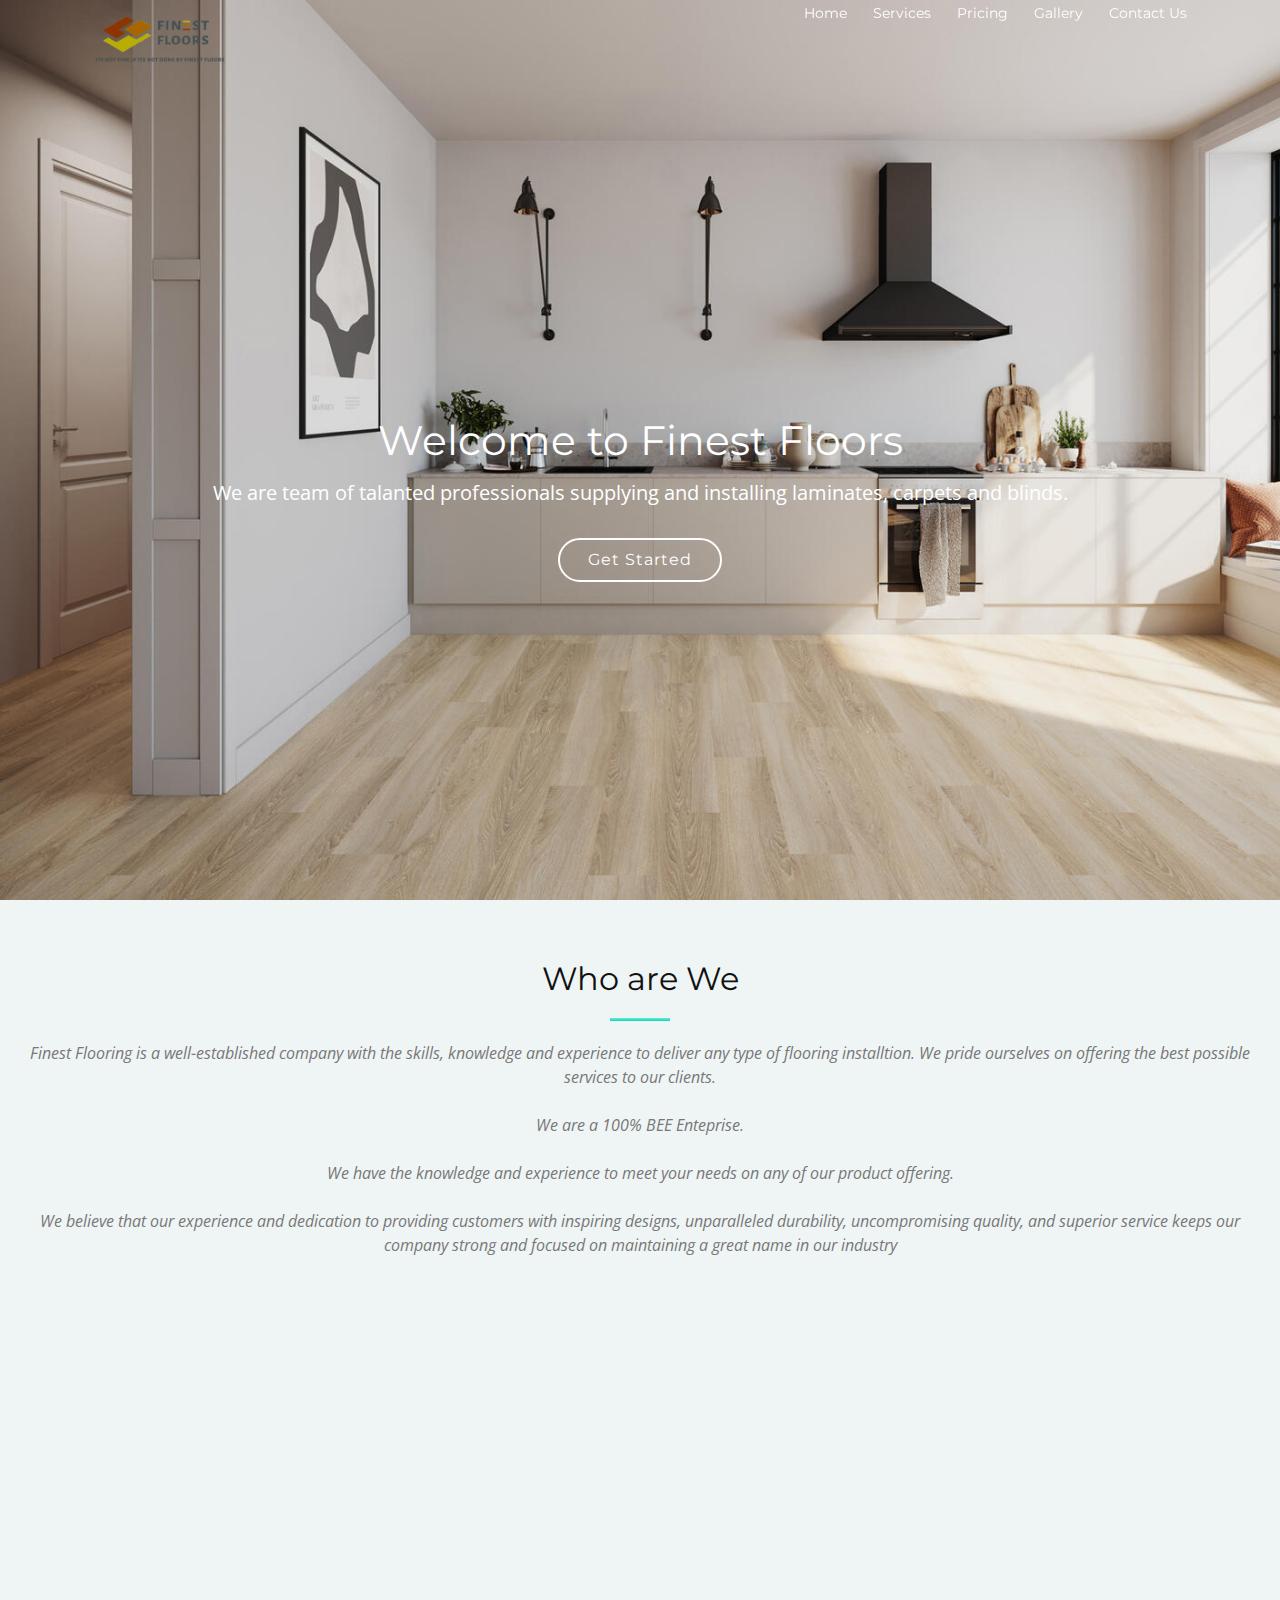
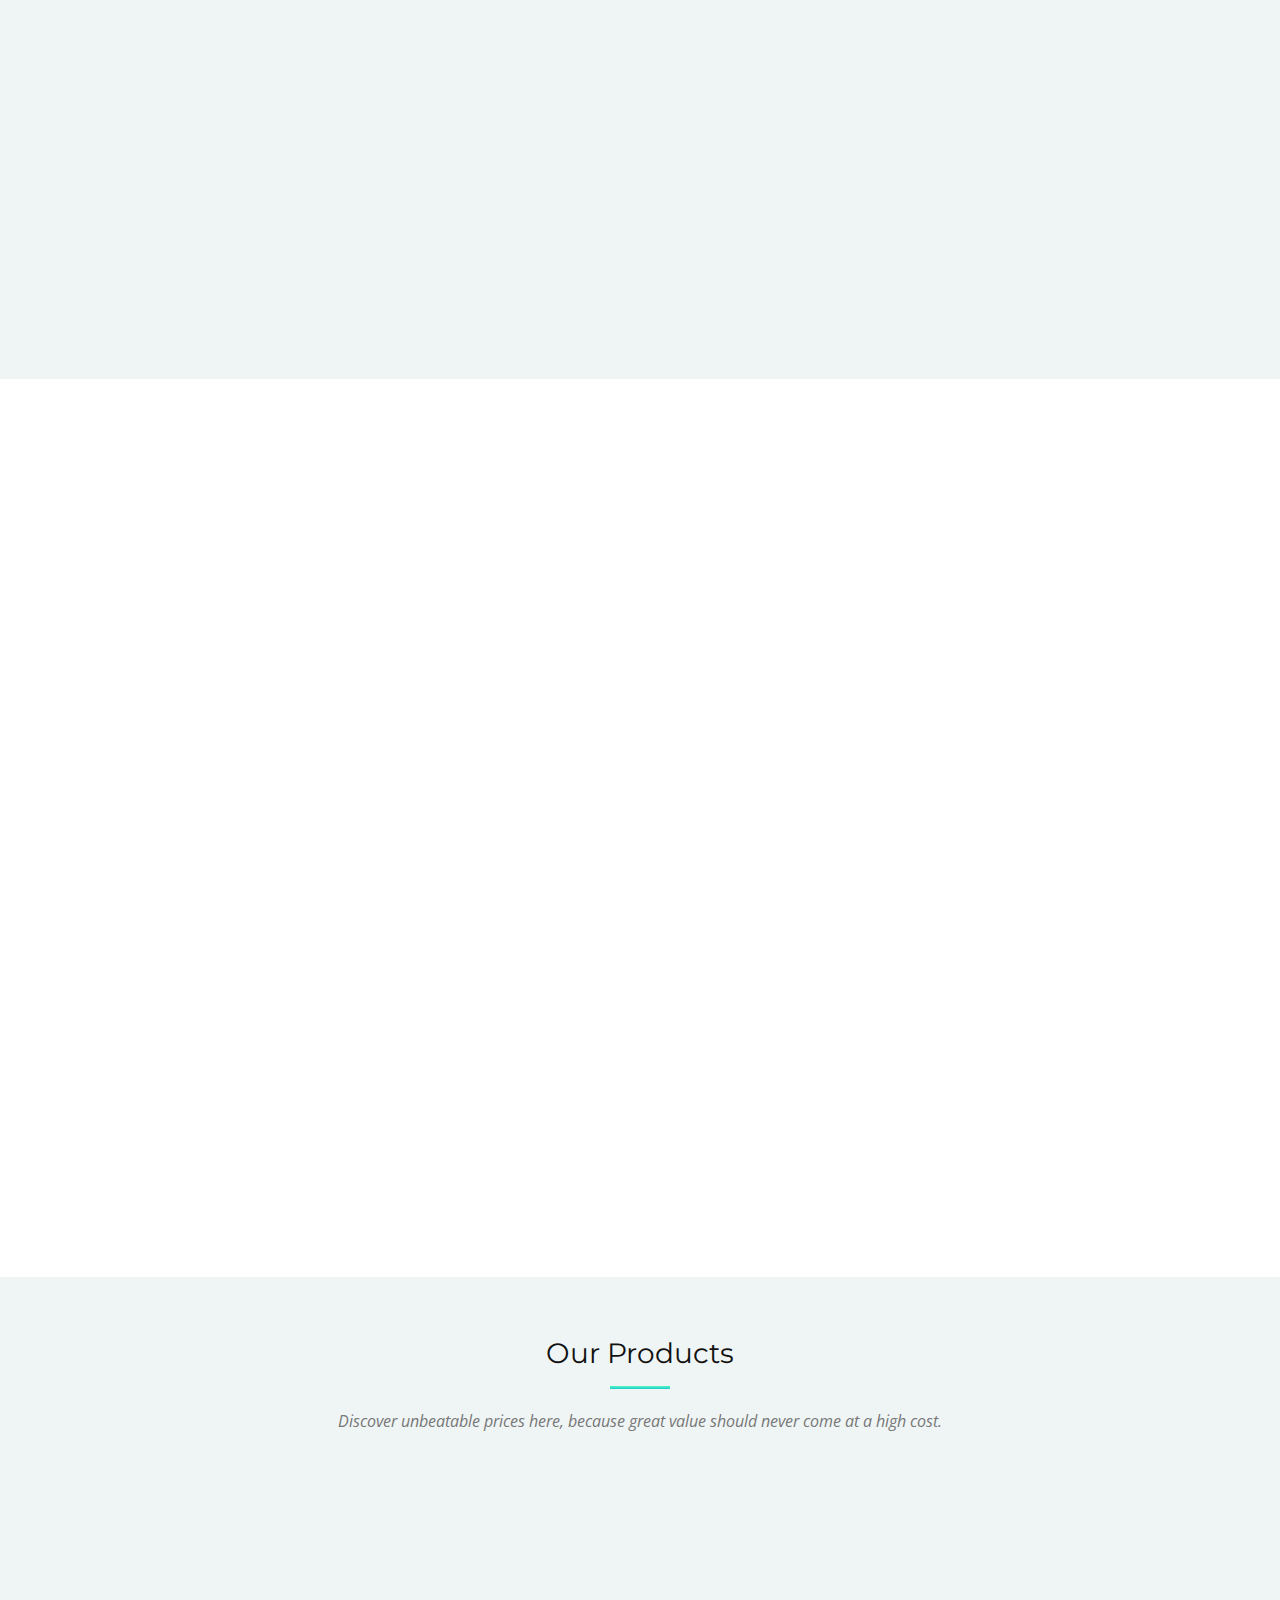
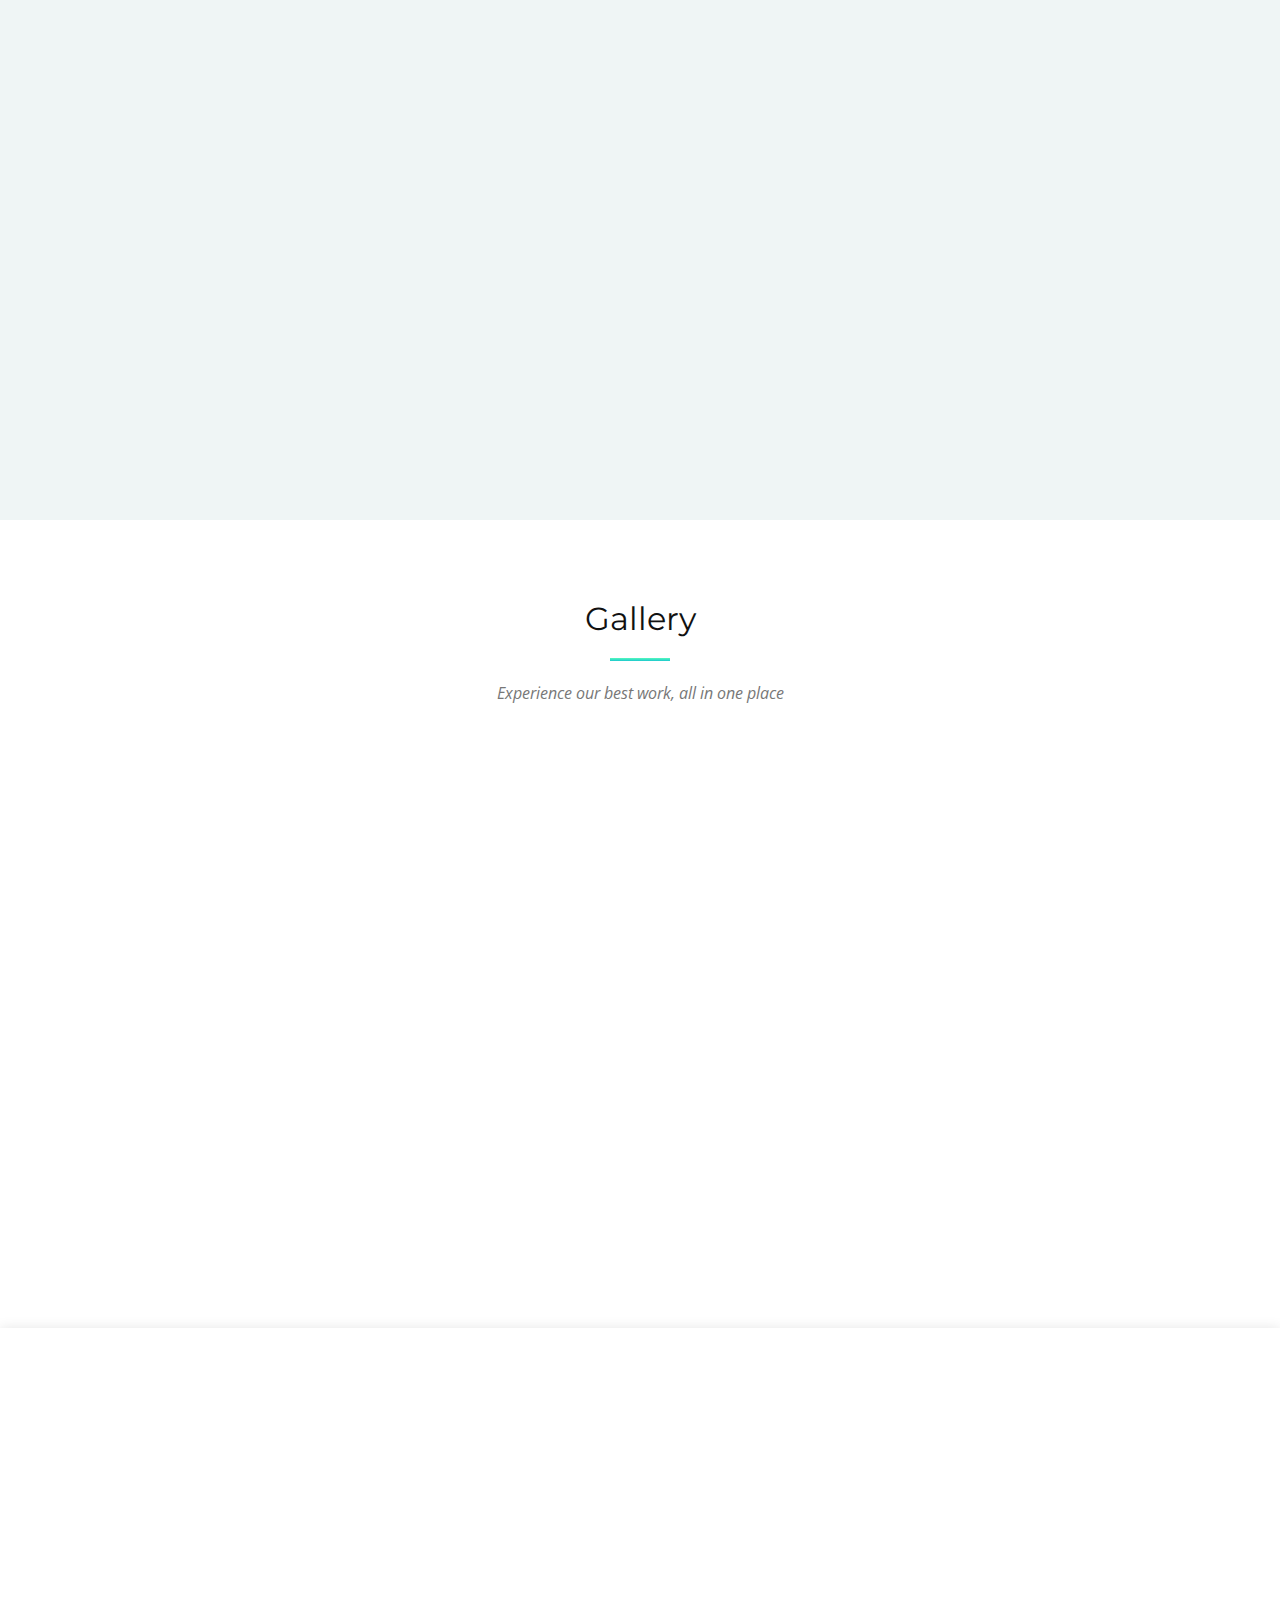
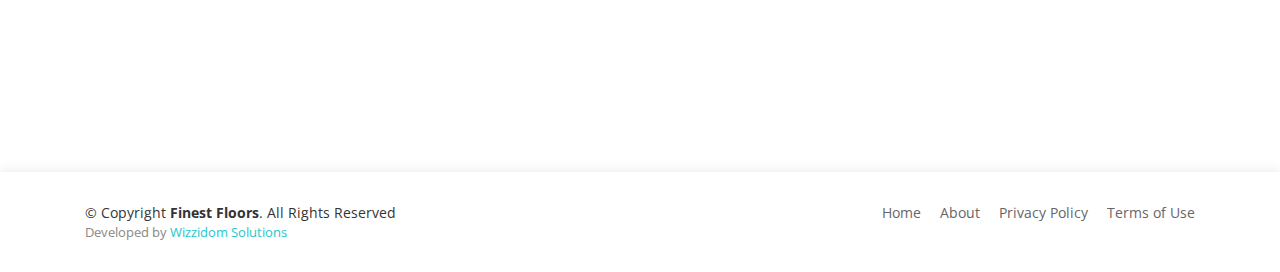
==== index.html @ 70c6d30c "Adding products" ====
<!DOCTYPE html>
<html lang="en">
<head>
  <meta charset="utf-8">
  <title>Finest Floors</title>
  <meta content="width=device-width, initial-scale=1.0" name="viewport">
  <meta content="" name="keywords">
  <meta content="" name="description">

  <!-- Favicons -->
  <link href="IMG-20240625-WA0001.jpg" rel="icon">
  <link href="IMG-20240625-WA0001.jpg" rel="apple-touch-icon">

  <!-- Google Fonts -->
  <link href="https://fonts.googleapis.com/css?family=Montserrat:300,400,500,700|Open+Sans:300,300i,400,400i,700,700i" rel="stylesheet">

  <!-- Bootstrap CSS File -->
  <link href="lib/bootstrap/css/bootstrap.min.css" rel="stylesheet">

  <!-- Libraries CSS Files -->
  <link href="lib/animate/animate.min.css" rel="stylesheet">
  <link href="lib/font-awesome/css/font-awesome.min.css" rel="stylesheet">
  <link href="lib/ionicons/css/ionicons.min.css" rel="stylesheet">
  <link href="lib/magnific-popup/magnific-popup.css" rel="stylesheet">

  <!-- Main Stylesheet File -->
  <link href="css/style.css" rel="stylesheet">


</head>

<body>

  <!--==========================
    Header
  ============================-->
  <header id="header">
    <div class="container">

      <div id="logo" class="pull-left">
        <!-- <h1><a href="#intro" class="scrollto">Wizzidom</a></h1> -->
        <!-- Uncomment below if you prefer to use an image logo -->
        <a href="#"><img src="img10_1_-removebg(1).png" width="150px" height="80%"  alt="" title=""></a>
      </div>

      <nav id="nav-menu-container">
        <ul class="nav-menu">
          <li class="menu-active"><a href="#intro">Home</a></li>
          <!-- <li><a href="#about">About Us</a></li> -->
          <li><a href="#features">Services</a></li>
          <li><a href="#pricing">Pricing</a></li>
          <!-- <li><a href="#team">Team</a></li> -->
          <li><a href="#gallery">Gallery</a></li>
          <!-- <li class="menu-has-children"><a href="">Drop Down</a>
            <ul>
              <li><a href="#">Drop Down 1</a></li>
              <li class="menu-has-children"><a href="#">Drop Down 2</a>
                <ul>
                  <li><a href="#">Deep Drop Down 1</a></li>
                  <li><a href="#">Deep Drop Down 2</a></li>
                  <li><a href="#">Deep Drop Down 3</a></li>
                  <li><a href="#">Deep Drop Down 4</a></li>
                  <li><a href="#">Deep Drop Down 5</a></li>
                </ul>
              </li>
              <li><a href="#">Drop Down 3</a></li>
              <li><a href="#">Drop Down 4</a></li>
              <li><a href="#">Drop Down 5</a></li>
            </ul>
          </li> -->
          <li><a href="#contact">Contact Us</a></li>
        </ul>
      </nav><!-- #nav-menu-container -->
    </div>
  </header><!-- #header -->
<!--==========================
    Intro Section
  ============================-->
  <section id="intro" >

    <div class="intro-text" style="margin-top: 15%;">
      <h2>Welcome to Finest Floors</h2>
      <p>We are team of talanted professionals supplying and installing laminates, carpets and blinds.</p>
      <a href="#about" class="btn-get-started scrollto">Get Started</a>
    </div>

    <!-- <div class="product-screens">

      <div class="product-screen-1 wow fadeInUp" data-wow-delay="0.4s" data-wow-duration="0.6s">
        <img src="la.jpeg" alt="">
      </div>

      <div class="product-screen-2 wow fadeInUp" data-wow-delay="0.2s" data-wow-duration="0.6s">
        <img src="la.jpeg" alt="">
      </div>

      <div class="product-screen-3 wow fadeInUp" data-wow-duration="0.6s">
        <img src="img/product-screen-3.png" alt="">
      </div>

    </div> -->

  </section><!-- #intro -->

  <main id="main">

    <!--==========================
      About Us Section
    ============================-->
    <section id="about" class="section-bg">
      <div class="container-fluid">
        <div class="section-header">
          <h3 class="section-title">Who are We</h3>
          <span class="section-divider"></span>
          <p class="section-description">
          Finest Flooring is a well-established company with the skills, knowledge and experience to deliver any type of flooring installtion.
          We pride ourselves on offering the best possible services to our clients.  <br> <br>
          We are a 100% BEE Enteprise. <br> <br>
          We have the knowledge and experience to meet your needs on any of our product offering. <br><br> We believe that our experience and dedication to providing customers with inspiring designs,
          unparalleled durability, uncompromising quality, and superior service keeps our company strong and
          focused on maintaining a great name in our industry
                  </p>
        </div>

        <div class="row">
          <div class="col-lg-6 about-img wow fadeInLeft">
            <img src="laminate.jpg" alt="">
          </div>

          <div class="col-lg-6 content wow fadeInRight">
            <!-- <h2>Lorem ipsum dolor sit amet, consectetur adipiscing elite storium paralate</h2>
                <p> -->
                 
                    <h1>About us</h1>
                    <p>
                    Finest Floors is a company that is run by two energetic and learned partners who have extensive knowledge in their
respective fields. Through passion and dedication and hard work we are successfully growing into roles that will lead us
to new and further ventures. Finest Floors
is dedicated to working hard to meet our clients expectations and needs, and will do so by giving 100% attention to
detail and quality.
                  </p>
                  <h1>Our Vision</h1>
                  To provide quality service that exceeds the expectations of our esteemed customers
                  <br> 
                  <h1>Our Mission</h1>

                  To build long term relationships with our customers and clients. To provide exceptional customer service
                  and professional installations, always ensuring customer satisfaction 
                    </p>
         
            <p>
              

<br> <br>

            </p>
<!-- 
  
            <ul>
              <li><i class="ion-android-checkmark-circle"></i> Ullamco laboris nisi ut aliquip ex ea commodo consequat.</li>
              <li><i class="ion-android-checkmark-circle"></i> Duis aute irure dolor in reprehenderit in voluptate velit.</li>
              <li><i class="ion-android-checkmark-circle"></i> Ullamco laboris nisi ut aliquip ex ea commodo consequat. Duis aute irure dolor in reprehenderit in voluptate trideta storacalaperda mastiro dolore eu fugiat nulla pariatur.</li>
            </ul>

            <p>
              Ullamco laboris nisi ut aliquip ex ea commodo consequat. Duis aute irure dolor in reprehenderit in voluptate velit esse cillum dolore eu fugiat nulla pariatur. Excepteur sint occaecat cupidatat non proident, sunt in culpa qui officia deserunt mollit anim id est laborum Libero justo laoreet sit amet cursus sit amet dictum sit. Commodo sed egestas egestas fringilla phasellus faucibus scelerisque eleifend donec
            </p> -->
          </div>
        </div>

      </div>
    </section><!-- #about -->

    <!--==========================
      Product Featuress Section
    ============================-->
    <section id="features">
      <div class="container">

        <div class="row">

          <div class="col-lg-8 offset-lg-2">
            <div class="section-header wow fadeIn" data-wow-duration="1s">
              <h3 class="section-title" style="text-align: center;">Our Services</h3>
              <span class="section-divider"></span>
            </div>
          </div>
          <br><br>

        

    

            <div style="display: flex; width: 100%; flex-wrap: wrap;" >

              <div class="col-lg-6 col-md-6 box wow fadeInRight">
                <div class="icon"><i class="ion-ios-speedometer-outline"></i></div>
                <h4 class="title"><a href=""></a>Laminate and Vinyl Flooring</h4>
                <p class="description"> 
                  Laminate Flooring is a budget-friendly, durable option mimicking wood or stone, with a scratch-resistant top layer, ideal for high-traffic areas.

                  Vinyl Flooring is a versatile, water-resistant option available in various designs, known for durability, comfort, and easy installation.
                  </p>
              
              </div>

              <div class="col-lg-6 col-md-6 box wow fadeInRight">
                <div class="icon"><i class="ion-ios-speedometer-outline"></i></div>
                <h4 class="title"><a href=""></a>Artificial Grass</h4>
                <p class="description"> 
                  Why not choose the perfect solution for your garden, imagine an artificial grass lawn that does not need watering and does not need pesticides that harm the environment.



We all want the easy life. 
                  </p>    
              </div>
          
              <div class="col-lg-6 col-md-6 box wow fadeInRight">
                <div class="icon"><i class="ion-ios-speedometer-outline"></i></div>
                <h4 class="title"><a href="">Blinds and floor accessories</a></h4>
                <p class="description">We are passionate about producing customised blinds that are of the highest quality and workmanship. Attention to detail and superior service will give you peace of mind. We help you stay on-trend through  constant monitoring of local and international trends in the blinds market and keep you ahead with innovative and new types of blinds.</p>   
         
              
              </div>

              <div class="col-lg-6 col-md-6 box wow fadeInRight">
                <div class="icon"><i class="ion-ios-speedometer-outline"></i></div>
                <h4 class="title"><a href="">Carpets</a></h4>
                <p class="description">
                  Carpet and rug are the most important details for the home interior decor. There are different fabric, materials and styles in wide variety of choices as well as the price. We offer carpet and rug prices with best service worldwide shipping option. The price may change depending on carpet and rug sizes. 
                </p>
   
              
              </div>
          

        </div>

      </div>
      </div>

    </section><!-- #features -->

    <!--==========================
      Product Advanced Featuress Section
    ============================-->
    <!-- <section id="advanced-features">

      <div class="features-row section-bg">
        <div class="container">
          <div class="row">
            <div class="col-12">
              <img class="advanced-feature-img-right wow fadeInRight" src="img/advanced-feature-1.jpg" alt="">
              <div class="wow fadeInLeft">
                <h2>Duis aute irure dolor in reprehenderit in voluptate velit esse</h2>
                <h3>Excepteur sint occaecat cupidatat non proident, sunt in culpa qui officia deserunt mollit anim id est laborum.</h3>
                <p>Lorem ipsum dolor sit amet, consectetur adipiscing elit, sed do eiusmod tempor incididunt ut labore et dolore magna aliqua. Ut enim ad minim veniam.</p>
                <p>Quis nostrud exercitation ullamco laboris nisi ut aliquip ex ea commodo consequat. Duis aute irure dolor in reprehenderit in voluptate velit esse cillum dolore eu fugiat nulla pariatur. Excepteur sint occaecat cupidatat non proident, sunt in culpa qui officia deserunt mollit anim id est laborum.</p>
              </div>
            </div>
          </div>
        </div>
      </div>

      <div class="features-row">
        <div class="container">
          <div class="row">
            <div class="col-12">
              <img class="advanced-feature-img-left" src="img/advanced-feature-2.jpg" alt="">
              <div class="wow fadeInRight">
                <h2>Duis aute irure dolor in reprehenderit in voluptate velit esse</h2>
                <i class="ion-ios-paper-outline" class="wow fadeInRight" data-wow-duration="0.5s"></i>
                <p class="wow fadeInRight" data-wow-duration="0.5s">Lorem ipsum dolor sit amet, consectetur adipiscing elit, sed do eiusmod tempor incididunt ut labore et dolore magna aliqua. Ut enim ad minim veniam.</p>
                <i class="ion-ios-color-filter-outline wow fadeInRight" data-wow-delay="0.2s" data-wow-duration="0.5s"></i>
                <p class="wow fadeInRight" data-wow-delay="0.2s" data-wow-duration="0.5s">Quis nostrud exercitation ullamco laboris nisi ut aliquip ex ea commodo consequat. Duis aute irure dolor in reprehenderit in voluptate velit esse cillum.</p>
                <i class="ion-ios-barcode-outline wow fadeInRight" data-wow-delay="0.4" data-wow-duration="0.5s"></i>
                <p class="wow fadeInRight" data-wow-delay="0.4s" data-wow-duration="0.5s">Quis nostrud exercitation ullamco laboris nisi ut aliquip ex ea commodo consequat. Duis aute irure dolor in reprehenderit in voluptate velit esse cillum.</p>
              </div>
            </div>
          </div>
        </div>
      </div>

      <div class="features-row section-bg">
        <div class="container">
          <div class="row">
            <div class="col-12">
              <img class="advanced-feature-img-right wow fadeInRight" src="img/advanced-feature-3.jpg" alt="">
              <div class="wow fadeInLeft">
                <h2>Duis aute irure dolor in reprehenderit in voluptate velit esse</h2>
                <h3>Excepteur sint occaecat cupidatat non proident, sunt in culpa qui officia deserunt mollit anim id est laborum.</h3>
                <p>Lorem ipsum dolor sit amet, consectetur adipiscing elit, sed do eiusmod tempor incididunt ut labore et dolore magna aliqua. Ut enim ad minim veniam</p>
                <i class="ion-ios-albums-outline"></i>
                <p>Quis nostrud exercitation ullamco laboris nisi ut aliquip ex ea commodo consequat. Duis aute irure dolor in reprehenderit in voluptate velit esse cillum dolore eu fugiat nulla pariatur. Excepteur sint occaecat cupidatat non proident, sunt in culpa qui officia deserunt mollit anim id est laborum.</p>
              </div>
            </div>
          </div>
        </div>
      </div>
    </section>#advanced-features -->

    <!--==========================
      Call To Action S  ection
    ============================-->
    <section id="call-to-action">
      <div class="container">
        <div class="row">
          <div class="col-lg-9 text-center text-lg-left">
            <h3 class="cta-title">Call To Action</h3>
            <p class="cta-text">  Contact Us Now for a Free Quote </p> </div>
          <div class="col-lg-3 cta-btn-container text-center">
            <a class="cta-btn align-middle" href="https://wa.me/27781274518">Call To Action</a>
          </div>
        </div>

      </div>
    </section>
    <!-- <section id="clients">
      <div class="container">

        <div class="row wow fadeInUp">

          <div class="col-md-2">
            <img src="img/clients/client-1.png" alt="">
          </div>

          <div class="col-md-2">
            <img src="img/mzansi.jpeg" width="50%" alt="">
          </div>

          <div class="col-md-2">
            <img src="img/log2.jpeg" width="50%" alt="">
          </div>

          <div class="col-md-2">
            <img src="img/Executive.png" width="70%" alt="">
          </div>

          <div class="col-md-2">
            <img src="img/1.jpeg" width="70%" alt="">
          </div>

          <div class="col-md-2">
            <img src="img/2.jpeg" width="70%" alt="">
          </div>

        </div>
      </div>
    </section> -->
    <!-- #more-features -->



     <style>
      .pop{
        display: none;
      }
     </style>
    
     <div class="pop"> 
    <div class="col-lg-6 col-md-8" style="text-align: center; position: relative; left : 25%">
      <div class="form">
        
        <div id="errormessage"></div>
        <form action="https://formsubmit.co/majolawisdom@gmail.com" method="POST" role="form" class="contactForm">
          <div class="form-row">
            <div class="form-group col-lg-6">
              <input type="text" name="name" class="form-control" id="name" placeholder="Your Name" data-rule="minlen:4" data-msg="Please enter at least 4 chars" />
              <div class="validation"></div>
            </div>
            <div class="form-group col-lg-6">
              <input type="email" class="form-control" name="email" id="email" placeholder="Your Email" data-rule="email" data-msg="Please enter a valid email" />
              <div class="validation"></div>
            </div>
          </div>
          
          <div class="form-group">
            <input type="text" class="form-control" name="subject" id="subject" placeholder="Contact Number" data-rule="minlen:4" data-msg="Please enter at least 8 chars of subject" />
            <div class="validation"></div>
          </div>
          <div class="form-group">
            <textarea class="form-control" name="message" rows="5"  data-msg="Please write something for us" placeholder="Additional Message"></textarea>
            <div class="validation"></div>
          </div>
          <div class="text-center"><button type="submit" title="Send Message" onclick="">Send Message</button></div>
        </form>
      </div>
    </div>
  </div>

     
    <!--==========================
      Pricing Section
    ============================-->

    <section id="pricing" class="section-bg">
      <div class="container">

        <div class="section-header">
          <h3 class="section-title">Our Products</h3>
          <span class="section-divider"></span>
          <p class="section-description">
            Discover unbeatable prices here, because great value should never come at a high cost.</p>
        </div>

        <div class="row">
          <div class="col-lg-4 col-md-6">
            <div class="box wow fadeInLeft">
             <h1>Laminate Flooring</h1>
           <img src="laminate.jpg" width="100%" alt="">
         <br>
         <br>
              <button onclick="togglePopup()" class="get-started-btn"><a href = "laminate.html" style="color: white;">Read More</a></button>
     

              </div>
            </div>
 
       
            <div class="col-lg-4 col-md-6">
              <div class="box wow fadeInLeft">
               <h1>Something Else</h1>
             <img src="Atlantis-Aqua-4v-Logo.webp" width="100%" alt="">

           <br>
           <br>
                <button onclick="togglePopup()" class="get-started-btn"><a href = "laminate.html" style="color: white;">Read More</a></button>
       
  
                </div>
              </div>
              <div class="col-lg-4 col-md-6">
                <div class="box wow fadeInLeft">
                 <h1>Something Else</h1>
               <img src="exotic floor logo.webp" width="100%" alt="">
             <br>
             <br>
                  <button onclick="togglePopup()" class="get-started-btn"><a href = "laminate.html" style="color: white;">Read More</a></button>
         
    
                  </div>
                </div>
         
        </div>
      </div>
    </section><!-- #pricing -->


    <!--==========================
      Frequently Asked Questions Section
    ============================-->
    <!-- <section id="faq">
      <div class="container">

        <div class="section-header">
          <h3 class="section-title">Frequently Asked Questions</h3>
          <span class="section-divider"></span>
          <p class="section-description">Sed ut perspiciatis unde omnis iste natus error sit voluptatem accusantium doloremque</p>
        </div>

        <ul id="faq-list" class="wow fadeInUp">
          <li>
            <a data-toggle="collapse" class="collapsed" href="#faq1">Non consectetur a erat nam at lectus urna duis? <i class="ion-android-remove"></i></a>
            <div id="faq1" class="collapse" data-parent="#faq-list">
              <p>
                Feugiat pretium nibh ipsum consequat. Tempus iaculis urna id volutpat lacus laoreet non curabitur gravida. Venenatis lectus magna fringilla urna porttitor rhoncus dolor purus non.
              </p>
            </div>
          </li>

          <li>
            <a data-toggle="collapse" href="#faq2" class="collapsed">Feugiat scelerisque varius morbi enim nunc faucibus a pellentesque? <i class="ion-android-remove"></i></a>
            <div id="faq2" class="collapse" data-parent="#faq-list">
              <p>
                Dolor sit amet consectetur adipiscing elit pellentesque habitant morbi. Id interdum velit laoreet id donec ultrices. Fringilla phasellus faucibus scelerisque eleifend donec pretium. Est pellentesque elit ullamcorper dignissim. Mauris ultrices eros in cursus turpis massa tincidunt dui.
              </p>
            </div>
          </li>

          <li>
            <a data-toggle="collapse" href="#faq3" class="collapsed">Dolor sit amet consectetur adipiscing elit pellentesque habitant morbi? <i class="ion-android-remove"></i></a>
            <div id="faq3" class="collapse" data-parent="#faq-list">
              <p>
                Eleifend mi in nulla posuere sollicitudin aliquam ultrices sagittis orci. Faucibus pulvinar elementum integer enim. Sem nulla pharetra diam sit amet nisl suscipit. Rutrum tellus pellentesque eu tincidunt. Lectus urna duis convallis convallis tellus. Urna molestie at elementum eu facilisis sed odio morbi quis
              </p>
            </div>
          </li>

          <li>
            <a data-toggle="collapse" href="#faq4" class="collapsed">Ac odio tempor orci dapibus. Aliquam eleifend mi in nulla? <i class="ion-android-remove"></i></a>
            <div id="faq4" class="collapse" data-parent="#faq-list">
              <p>
                Dolor sit amet consectetur adipiscing elit pellentesque habitant morbi. Id interdum velit laoreet id donec ultrices. Fringilla phasellus faucibus scelerisque eleifend donec pretium. Est pellentesque elit ullamcorper dignissim. Mauris ultrices eros in cursus turpis massa tincidunt dui.
              </p>
            </div>
          </li>

          <li>
            <a data-toggle="collapse" href="#faq5" class="collapsed">Tempus quam pellentesque nec nam aliquam sem et tortor consequat? <i class="ion-android-remove"></i></a>
            <div id="faq5" class="collapse" data-parent="#faq-list">
              <p>
                Molestie a iaculis at erat pellentesque adipiscing commodo. Dignissim suspendisse in est ante in. Nunc vel risus commodo viverra maecenas accumsan. Sit amet nisl suscipit adipiscing bibendum est. Purus gravida quis blandit turpis cursus in
              </p>
            </div>
          </li>

          <li>
            <a data-toggle="collapse" href="#faq6" class="collapsed">Tortor vitae purus faucibus ornare. Varius vel pharetra vel turpis nunc eget lorem dolor? <i class="ion-android-remove"></i></a>
            <div id="faq6" class="collapse" data-parent="#faq-list">
              <p>
                Laoreet sit amet cursus sit amet dictum sit amet justo. Mauris vitae ultricies leo integer malesuada nunc vel. Tincidunt eget nullam non nisi est sit amet. Turpis nunc eget lorem dolor sed. Ut venenatis tellus in metus vulputate eu scelerisque. Pellentesque diam volutpat commodo sed egestas egestas fringilla phasellus faucibus. Nibh tellus molestie nunc non blandit massa enim nec.
              </p>
            </div>
          </li>

        </ul>

      </div>
    </section>#faq -->

    <!--==========================
      Our Team Section
    ============================-->
    <!-- <section id="team" class="section-bg">
      <div class="container">
        <div class="section-header">
          <h3 class="section-title">Our Team</h3>
          <span class="section-divider"></span>
          <p class="section-description">Sed ut perspiciatis unde omnis iste natus error sit voluptatem accusantium doloremque</p>
        </div>
        <div class="row wow fadeInUp">
          <div class="col-lg-3 col-md-6">
            <div class="member">
              <div class="pic"><img src="img/team/team-1.jpg" alt=""></div>
              <h4>Walter White</h4>
              <span>Chief Executive Officer</span>
              <div class="social">
                <a href=""><i class="fa fa-twitter"></i></a>
                <a href=""><i class="fa fa-facebook"></i></a>
                <a href=""><i class="fa fa-google-plus"></i></a>
                <a href=""><i class="fa fa-linkedin"></i></a>
              </div>
            </div>
          </div>

          <div class="col-lg-3 col-md-6">
            <div class="member">
              <div class="pic"><img src="img/team/team-2.jpg" alt=""></div>
              <h4>Sarah Jhinson</h4>
              <span>Product Manager</span>
              <div class="social">
                <a href=""><i class="fa fa-twitter"></i></a>
                <a href=""><i class="fa fa-facebook"></i></a>
                <a href=""><i class="fa fa-google-plus"></i></a>
                <a href=""><i class="fa fa-linkedin"></i></a>
              </div>
            </div>
          </div>

          <div class="col-lg-3 col-md-6">
            <div class="member">
              <div class="pic"><img src="img/team/team-3.jpg" alt=""></div>
              <h4>William Anderson</h4>
              <span>CTO</span>
              <div class="social">
                <a href=""><i class="fa fa-twitter"></i></a>
                <a href=""><i class="fa fa-facebook"></i></a>
                <a href=""><i class="fa fa-google-plus"></i></a>
                <a href=""><i class="fa fa-linkedin"></i></a>
              </div>
            </div>
          </div>

          <div class="col-lg-3 col-md-6">
            <div class="member">
              <div class="pic"><img src="img/team/team-4.jpg" alt=""></div>
              <h4>Amanda Jepson</h4>
              <span>Accountant</span>
              <div class="social">
                <a href=""><i class="fa fa-twitter"></i></a>
                <a href=""><i class="fa fa-facebook"></i></a>
                <a href=""><i class="fa fa-google-plus"></i></a>
                <a href=""><i class="fa fa-linkedin"></i></a>
              </div>
            </div>
          </div>
        </div>

      </div>
    </section>#team -->

    <!--==========================
      Gallery Section
    ============================-->
    <section id="gallery">
      <div class="container-fluid">
        <div class="section-header">
          <h3 class="section-title">Gallery</h3>
          <span class="section-divider"></span>
          <p class="section-description">Experience our best work, all in one place</p>
        </div>

        <div class="row">

          <div class="col-lg-4 col-md-6">
            <div class="gallery-item wow fadeInUp">
              <a href="#" class="gallery-popup">
                <a href="#">   <img src="laminate.jpg" alt=""></a>
                
             
              </a>
            </div>
          </div>

          <div class="col-lg-4 col-md-6">
            <div class="gallery-item wow fadeInUp">
              <a href="#" class="gallery-popup">
                <a href="#">   <img src="laminate.jpg" alt=""></a>
                  
              </a>
            </div>
          </div>

          <div class="col-lg-4 col-md-6">
            <div class="gallery-item wow fadeInUp">
              <a href="#" class="gallery-popup">
                <a href="#">   <img src="laminate.jpg" alt=""></a>
                
              </a>
            </div>
          </div>

          <div class="col-lg-4 col-md-6">
            <div class="gallery-item wow fadeInUp">
              <a href="#" class="gallery-popup">
                <a href="#">   <img src="laminate.jpg" alt=""></a>
                
              </a>
            </div>
          </div>

          <div class="col-lg-4 col-md-6">
            <div class="gallery-item wow fadeInUp">
              <a href="#" class="gallery-popup">
                <a href="#">   <img src="laminate.jpg" alt=""></a>
                
              </a>
            </div>
          </div>

          <div class="col-lg-4 col-md-6">
            <div class="gallery-item wow fadeInUp">
              <a href="#" class="gallery-popup">
                <a href="#">   <img src="laminate.jpg" alt=""></a>
                     </a>
            </div>
          </div>

        </div>

      </div>
    </section><!-- #gallery -->

    <!--==========================
      Contact Section
    ============================-->
    <section id="contact">
      <div class="container">
        <div class="row wow fadeInUp">

          <div class="col-lg-4 col-md-4">
            <div class="contact-about">
              <h3>Finest Floors</h3>
              <p> Our commitment to quality and customer satisfaction is unwavering, and we're always striving to provide the best experience possible. Explore our website to discover our wide range of products and services, and let us help you bring your vision to life. Thank you for choosing us as your trusted partner, and we look forward to serving you!</p> <div class="social-links">
                <a href="https://wa.me/27781274518" class="twitter"><i class="fa fa-whatsapp"></i></a>
                <a href="#" class="facebook"><i class="fa fa-facebook"></i></a>
                <!-- <a href="#" class="instagram"><i class="fa fa-instagram"></i></a> -->
                <!-- <a href="#" class="google-plus"><i class="fa fa-google-plus"></i></a>
                <a href="#" class="linkedin"><i class="fa fa-linkedin"></i></a> -->
              </div>
            </div>
          </div>

          <div class="col-lg-3 col-md-4">
            <div class="info">
              <div>
                <i class="ion-ios-location-outline"></i>
                <p>48a Lerotho Street, Zone 3, Meadowlands</p>
              </div>

              <div>
                <i class="ion-ios-email-outline"></i>
                <p>info@finestfloors.co.za</p>
              </div>

              <div>
                <i class="ion-ios-telephone-outline"></i>
                <p>+27781274518</p>
              </div>

            </div>
          </div>

          <div class="col-lg-5 col-md-8">
            <div class="form">
              <div id="sendmessage">Your message has been sent. Thank you!</div>
              <div id="errormessage"></div>
              <form action="https://formsubmit.co/majolawisdom@gmail.com" method="POST" role="form" class="contactForm">
                <div class="form-row">
                  <div class="form-group col-lg-6">
                    <input type="text" name="name" class="form-control" id="name" placeholder="Your Name" data-rule="minlen:4" data-msg="Please enter at least 4 chars" />
                    <div class="validation"></div>
                  </div>
                  <div class="form-group col-lg-6">
                    <input type="email" class="form-control" name="email" id="email" placeholder="Your Email" data-rule="email" data-msg="Please enter a valid email" />
                    <div class="validation"></div>
                  </div>
                </div>
                <div class="form-group">
                  <input type="text" class="form-control" name="subject" id="subject" placeholder="Subject" data-rule="minlen:4" data-msg="Please enter at least 8 chars of subject" />
                  <div class="validation"></div>
                </div>
                <div class="form-group">
                  <textarea class="form-control" name="message" rows="5" data-rule="required" data-msg="Please write something for us" placeholder="Message"></textarea>
                  <div class="validation"></div>
                </div>
                <div class="text-center"><button type="submit" title="Send Message">Send Message</button></div>
              </form>
            </div>
          </div>

        </div>

      </div>
    </section><!-- #contact -->

  </main>

  <!--==========================
    Footer
  ============================-->
  <footer id="footer">
    <div class="container">
      <div class="row">
        <div class="col-lg-6 text-lg-left text-center">
          <div class="copyright">
            &copy; Copyright <strong>Finest Floors</strong>. All Rights Reserved
          </div>
          <div class="credits">
            <!--
              All the links in the footer should remain intact.
              You can delete the links only if you purchased the pro version.
              Licensing information: https://bootstrapmade.com/license/
              Purchase the pro version with working PHP/AJAX contact form: https://bootstrapmade.com/buy/?theme=Avilon
            -->
            Developed by <a href="https://wizzidom.co.za">Wizzidom Solutions</a>
          </div>
        </div>
        <div class="col-lg-6">
          <nav class="footer-links text-lg-right text-center pt-2 pt-lg-0">
            <a href="#intro" class="scrollto">Home</a>
            <a href="#about" class="scrollto">About</a>
            <a href="#">Privacy Policy</a>
            <a href="#">Terms of Use</a>
          </nav>
        </div>
      </div>
    </div>
  </footer><!-- #footer -->

  <a href="#" class="back-to-top"><i class="fa fa-chevron-up"></i></a>

  <!-- JavaScript Libraries -->
  <script src="lib/jquery/jquery.min.js"></script>
  <script src="lib/jquery/jquery-migrate.min.js"></script>
  <script src="lib/bootstrap/js/bootstrap.bundle.min.js"></script>
  <script src="lib/easing/easing.min.js"></script>
  <script src="lib/wow/wow.min.js"></script>
  <script src="lib/superfish/hoverIntent.js"></script>
  <script src="lib/superfish/superfish.min.js"></script>
  <script src="lib/magnific-popup/magnific-popup.min.js"></script>

  <!-- Contact Form JavaScript File -->
  <script src="contactform/contactform.js"></script>

  <!-- Template Main Javascript File -->
  <script src="js/main.js"></script>

</body>
</html>
---- css/style.css ----
body {
  background: #fff;
  color: #666666;
  font-family: "Open Sans", sans-serif;
  overflow-x: hidden;
}

a {
  color: #1dc8cd;
  transition: 0.5s;
}

a:hover, a:active, a:focus {
  color: #1dc9ce;
  outline: none;
  text-decoration: none;
}

p {
  padding: 0;
  margin: 0 0 30px 0;
}

h1, h2, h3, h4, h5, h6 {
  font-family: "Montserrat", sans-serif;
  font-weight: 400;
  margin: 0 0 20px 0;
  padding: 0;
}

/* Back to top button */
.back-to-top {
  position: fixed;
  display: none;
  background: linear-gradient(45deg, #1de099, #1dc8cd);
  color: #fff;
  padding: 2px 20px 8px 20px;
  font-size: 16px;
  border-radius: 4px 4px 0 0;
  right: 15px;
  bottom: 0;
  transition: none;
}

.back-to-top:focus {
  background: linear-gradient(45deg, #1de099, #1dc8cd);
  color: #fff;
  outline: none;
}

.back-to-top:hover {
  background: #1dc8cd;
  color: #fff;
}

/*--------------------------------------------------------------
# Header
--------------------------------------------------------------*/
#header {
  padding: 0px 0;
  height: 100px;
  position: fixed;
  left: 0;
  top: 0;
  right: 0;
  transition: all 0.5s;
  z-index: 997;
}

#header #logo {
  float: left;
}

#header #logo h1 {
  font-size: 36px;
  margin: -4px 0 0 0;
  padding: 0;
  line-height: 1;
  display: inline-block;
  font-family: "Montserrat", sans-serif;
  font-weight: 300;
  letter-spacing: 3px;
  text-transform: uppercase;
}

#header #logo h1 a, #header #logo h1 a:hover {
  color: #fff;
}

#header #logo img {
  padding: 0;
  margin: 0;
  obe
}

@media (max-width: 768px) {
  #header #logo h1 {
    font-size: 28px;
    margin-top: 0;
  }
  #header #logo img {
    max-height: 100px;
    padding: 0px 0;
  }
}

#header.header-fixed {
  background: linear-gradient(90deg,#fff , #1dc8cd);
  padding: 0px 0;
  height: 85px;
  transition: all 0.5s;
}

/*--------------------------------------------------------------
# Intro Section
--------------------------------------------------------------*/
#intro {
  width: 100%;
  height: 100vh;
  background: url("../laminate.jpg");
  background-size: cover;
  position: relative;
}

@media (min-width: 1024px) {
  #intro {
    background-attachment: fixed;
  }
}

#intro .intro-text {
  position: absolute;
  left: 0;
  top: 100px;
  right: 0;
  height: calc(50% - 60px);
  display: flex;
  align-items: center;
  justify-content: center;
  text-align: center;
  flex-direction: column;
}

#intro h2 {
  margin: 30px 0 10px 0;
  padding: 0 15px;
  font-size: 41px;
  font-weight: 400;
  line-height: 56px;
  color: #fff;
}

@media (max-width: 768px) {
  #intro h2 {
    font-size: 28px;
    line-height: 36px;
  }
}

#intro p {
  color: #fff;
  margin-bottom: 20px;
  padding: 0 15px;
  font-size: 20px;
}

@media (max-width: 768px) {
  #intro p {
    font-size: 18px;
    line-height: 24px;
    margin-bottom: 20px;
  }
}

#intro .btn-get-started {
  font-family: "Montserrat", sans-serif;
  font-weight: 400;
  font-size: 16px;
  letter-spacing: 1px;
  display: inline-block;
  padding: 8px 28px;
  border-radius: 50px;
  transition: 0.5s;
  margin: 10px;
  border: 2px solid #fff;
  color: #fff;
}

#intro .btn-get-started:hover {
  color: #1dc8cd;
  background: #fff;
}

#intro .product-screens {
  position: absolute;
  left: 0;
  right: 0;
  bottom: 0;
  overflow: hidden;
  text-align: center;
  width: 100%;
  height: 50%;
}

#intro .product-screens img {
  box-shadow: 0px -2px 19px 4px rgba(0, 0, 0, 0.29);
}

#intro .product-screens .product-screen-1 {
  position: absolute;
  z-index: 30;
  left: calc(50% + 54px);
  bottom: 0;
  top: 30px;
}

#intro .product-screens .product-screen-2 {
  position: absolute;
  z-index: 20;
  left: calc(50% - 154px);
  bottom: 0;
  top: 90px;
}

#intro .product-screens .product-screen-3 {
  position: absolute;
  z-index: 10;
  left: calc(50% - 374px);
  bottom: 0;
  top: 150px;
}

@media (max-width: 767px) {
  #intro .product-screens .product-screen-1 {
    position: static;
    padding-top: 30px;
  }
  #intro .product-screens .product-screen-2, #intro .product-screens .product-screen-3 {
    display: none;
  }
}

/*--------------------------------------------------------------
# Navigation Menu
--------------------------------------------------------------*/
/* Nav Menu Essentials */
.nav-menu, .nav-menu * {
  margin: 0;
  padding: 0;
  list-style: none;
}

.nav-menu ul {
  position: absolute;
  display: none;
  top: 100%;
  left: 0;
  z-index: 99;
}

.nav-menu li {
  position: relative;
  white-space: nowrap;
}

.nav-menu > li {
  float: left;
}

.nav-menu li:hover > ul,
.nav-menu li.sfHover > ul {
  display: block;
}

.nav-menu ul ul {
  top: 0;
  left: 100%;
}

.nav-menu ul li {
  min-width: 180px;
}

/* Nav Menu Arrows */
.sf-arrows .sf-with-ul {
  padding-right: 30px;
}

.sf-arrows .sf-with-ul:after {
  content: "\f107";
  position: absolute;
  right: 15px;
  font-family: FontAwesome;
  font-style: normal;
  font-weight: normal;
}

.sf-arrows ul .sf-with-ul:after {
  content: "\f105";
}

/* Nav Meu Container */
#nav-menu-container {
  float: right;
  margin: 0;
}

@media (max-width: 768px) {
  #nav-menu-container {
    display: none;
  }
}

/* Nav Meu Styling */
.nav-menu a {
  padding: 0 8px 10px 8px;
  text-decoration: none;
  display: inline-block;
  color: #fff;
  font-family: "Montserrat", sans-serif;
  font-weight: 400;
  font-size: 14px;
  outline: none;
}

.nav-menu > li {
  margin-left: 10px;
}

.nav-menu ul {
  margin: 4px 0 0 0;
  padding: 10px;
  box-shadow: 0px 0px 30px rgba(127, 137, 161, 0.25);
  background: #fff;
}

.nav-menu ul li {
  transition: 0.3s;
}

.nav-menu ul li a {
  padding: 10px;
  color: #333;
  transition: 0.3s;
  display: block;
  font-size: 13px;
  text-transform: none;
}

.nav-menu ul li:hover > a {
  color: #1dc8cd;
}

.nav-menu ul ul {
  margin: 0;
}

/* Mobile Nav Toggle */
#mobile-nav-toggle {
  position: fixed;
  right: 0;
  top: 0;
  z-index: 999;
  margin: 20px 20px 0 0;
  border: 0;
  background: none;
  font-size: 24px;
  display: none;
  transition: all 0.4s;
  outline: none;
  cursor: pointer;
}

#mobile-nav-toggle i {
  color: #fff;
}

@media (max-width: 768px) {
  #mobile-nav-toggle {
    display: inline;
  }
}

/* Mobile Nav Styling */
#mobile-nav {
  position: fixed;
  top: 0;
  padding-top: 18px;
  bottom: 0;
  z-index: 998;
  background: rgba(52, 59, 64, 0.9);
  left: -260px;
  width: 260px;
  overflow-y: auto;
  transition: 0.4s;
}

#mobile-nav ul {
  padding: 0;
  margin: 0;
  list-style: none;
}

#mobile-nav ul li {
  position: relative;
}

#mobile-nav ul li a {
  color: #fff;
  font-size: 16px;
  overflow: hidden;
  padding: 10px 22px 10px 15px;
  position: relative;
  text-decoration: none;
  width: 100%;
  display: block;
  outline: none;
}

#mobile-nav ul li a:hover {
  color: #fff;
}

#mobile-nav ul li li {
  padding-left: 30px;
}

#mobile-nav ul .menu-has-children i {
  position: absolute;
  right: 0;
  z-index: 99;
  padding: 15px;
  cursor: pointer;
  color: #fff;
}

#mobile-nav ul .menu-has-children i.fa-chevron-up {
  color: #1dc8cd;
}

#mobile-nav ul .menu-item-active {
  color: #1dc8cd;
}

#mobile-body-overly {
  width: 100%;
  height: 100%;
  z-index: 997;
  top: 0;
  left: 0;
  position: fixed;
  background: rgba(52, 59, 64, 0.9);
  display: none;
}

/* Mobile Nav body classes */
body.mobile-nav-active {
  overflow: hidden;
}

body.mobile-nav-active #mobile-nav {
  left: 0;
}

body.mobile-nav-active #mobile-nav-toggle {
  color: #fff;
}

/*--------------------------------------------------------------
# Sections
--------------------------------------------------------------*/
/* Sections Header
--------------------------------*/
.section-header .section-title {
  font-size: 32px;
  color: #111;
  text-align: center;
  font-weight: 400;
}

.section-header .section-description {
  text-align: center;
  padding-bottom: 40px;
  color: #777;
  font-style: italic;
}

.section-header .section-divider {
  display: block;
  width: 60px;
  height: 3px;
  background: #1dc8cd;
  background: linear-gradient(0deg, #1dc8cd 0%, #55fabe 100%);
  margin: 0 auto;
  margin-bottom: 20px;
}

/* Section with background
--------------------------------*/
.section-bg {
  background: #eff5f5;
}

/* About Us Section
--------------------------------*/
#about {
  padding: 60px 0;
  overflow: hidden;
}

#about .about-img {
  height: 510px;
  overflow: hidden;
}

#about .about-img img {
  margin-left: -15px;
  max-width: 100%;
}

@media (max-width: 768px) {
  #about .about-img {
    height: auto;
  }
  #about .about-img img {
    margin-left: 0;
    padding-bottom: 30px;
  }
}

#about .content .h2 {
  color: #333;
  font-weight: 300;
  font-size: 24px;
}

#about .content h3 {
  color: #777;
  font-weight: 300;
  font-size: 18px;
  line-height: 26px;
  font-style: italic;
}

#about .content p {
  line-height: 26px;
}

#about .content p:last-child {
  margin-bottom: 0;
}

#about .content i {
  font-size: 20px;
  padding-right: 4px;
  color: #1dc8cd;
}

#about .content ul {
  list-style: none;
  padding: 0;
}

#about .content ul li {
  padding-bottom: 10px;
}

/* Product Featuress Section
--------------------------------*/
#features {
  background: #fff;
  padding: 60px 0 0 0;
  overflow: hidden;
}

#features .features-img {
  text-align: center;
  padding-top: 20px;
}

@media (min-width: 769px) {
  #features .features-img {
    padding-top: 120px;
    margin-top: -200px;
  }
}

#features .features-img img {
  max-width: 100%;
}

#features .box {
  margin-bottom: 15px;
  text-align: center;
}

#features .icon {
  margin-bottom: 10px;
}

#features .icon i {
  color: #666666;
  font-size: 40px;
  transition: 0.5s;
}

#features .icon i:before {
  background: #1dc8cd;
  background: linear-gradient(45deg, #1dc8cd 0%, #55fabe 100%);
  background-clip: border-box;
  -webkit-background-clip: text;
  -webkit-text-fill-color: transparent;
}

#features .title {
  font-weight: 300;
  margin-bottom: 15px;
  font-size: 22px;
}

#features .title a {
  color: #111;
}

#features .description {
  font-size: 14px;
  line-height: 24px;
  margin-bottom: 10px;
}

#features .section-description {
  padding-bottom: 10px;
}

/* Product Advanced Featuress Section
--------------------------------*/
#advanced-features {
  overflow: hidden;
}

#advanced-features .features-row {
  padding: 60px 0 30px 0;
}

#advanced-features h2 {
  font-size: 26px;
  font-weight: 700;
  color: #000;
}

#advanced-features h3 {
  font-size: 16px;
  line-height: 24px;
  font-weight: 400;
  font-style: italic;
  color: #999;
}

#advanced-features p {
  line-height: 24px;
  color: #777;
  margin-bottom: 30px;
}

#advanced-features i {
  color: #666666;
  font-size: 64px;
  transition: 0.5s;
  float: left;
  padding: 0 15px 0px 0;
  line-height: 1;
}

#advanced-features i:before {
  background: #1dc8cd;
  background: linear-gradient(45deg, #1dc8cd 0%, #55fabe 100%);
  background-clip: border-box;
  -webkit-background-clip: text;
  -webkit-text-fill-color: transparent;
}

#advanced-features .advanced-feature-img-right {
  max-width: 100%;
  float: right;
  padding: 0 0 30px 30px;
}

#advanced-features .advanced-feature-img-left {
  max-width: 100%;
  float: left;
  padding: 0 30px 30px 0;
}

@media (max-width: 768px) {
  #advanced-features .advanced-feature-img-right, #advanced-features .advanced-feature-img-left {
    max-width: 50%;
  }
}

@media (max-width: 767px) {
  #advanced-features .advanced-feature-img-right, #advanced-features .advanced-feature-img-left {
    max-width: 100%;
    float: none;
    padding: 0 0 30px 0;
  }
}

/* Call To Action Section
--------------------------------*/
#call-to-action {
  overflow: hidden;
  background: url(../img/call-to-action-bg.jpg) fixed;
  background-size: cover;
  padding: 80px 0;
}

#call-to-action .cta-title {
  color: #fff;
  font-size: 28px;
  font-weight: 700;
}

#call-to-action .cta-text {
  color: #fff;
}

@media (min-width: 769px) {
  #call-to-action .cta-btn-container {
    display: flex;
    align-items: center;
    justify-content: flex-end;
  }
}

#call-to-action .cta-btn {
  font-family: "Montserrat", sans-serif;
  font-weight: 500;
  font-size: 16px;
  letter-spacing: 1px;
  display: inline-block;
  padding: 8px 30px;
  border-radius: 25px;
  transition: background 0.5s;
  margin: 10px;
  border: 2px solid #fff;
  color: #fff;
}

#call-to-action .cta-btn:hover {
  background: #1dc8cd;
  border: 2px solid #1dc8cd;
}

/* More Features Section
--------------------------------*/
#more-features {
  padding: 60px 0 60px 0;
  overflow: hidden;
}

#more-features .box {
  padding: 40px;
  margin-bottom: 30px;
  box-shadow: 0px 0px 30px rgba(73, 78, 92, 0.15);
  background: #fff;
  transition: 0.4s;
}

#more-features .icon {
  float: left;
}

#more-features .icon i {
  color: #666666;
  font-size: 80px;
  transition: 0.5s;
  line-height: 0;
}

#more-features .icon i:before {
  background: #1dc8cd;
  background: linear-gradient(45deg, #1dc8cd 0%, #55fabe 100%);
  background-clip: border-box;
  -webkit-background-clip: text;
  -webkit-text-fill-color: transparent;
}

#more-features h4 {
  margin-left: 100px;
  font-weight: 700;
  margin-bottom: 15px;
  font-size: 18px;
}

#more-features h4 a {
  color: #111;
}

#more-features p {
  font-size: 14px;
  margin-left: 100px;
  margin-bottom: 0;
  line-height: 24px;
}

@media (max-width: 767px) {
  #more-features .box {
    margin-bottom: 20px;
  }
  #more-features .icon {
    float: none;
    text-align: center;
    padding-bottom: 15px;
  }
  #more-features h4, #more-features p {
    margin-left: 0;
    text-align: center;
  }
}

/* Clients Section
--------------------------------*/
#clients {
  padding: 30px 0;
  background: #fff;
  overflow: hidden;
}

#clients img {
  max-width: 100%;
  opacity: 1;
  transition: 0.3s;
  padding: 12px 0;
}

#clients img:hover {
  opacity: 1;
}

/* Pricing Section
--------------------------------*/
#pricing {
  padding: 60px 0 60px 0;
  overflow: hidden;
}
a{
  text-decoration: none;
}
#pricing .box {
  padding: 40px;
  margin-bottom: 30px;
  box-shadow: 0px 0px 30px rgba(73, 78, 92, 0.15);
  background: #fff;
  text-align: center;
}

#pricing h3 {
  font-weight: 400;
  margin-bottom: 15px;
  font-size: 28px;
}

#pricing h4 {
  font-size: 46px;
  color: #1dc8cd;
  font-weight: 300;
}

#pricing h4 sup {
  font-size: 20px;
  top: -20px;
}

#pricing h4 span {
  color: #bababa;
  font-size: 20px;
}

#pricing ul {
  padding: 0;
  list-style: none;
  color: #999;
  text-align: left;
  line-height: 20px;
}

#pricing ul li {
  padding-bottom: 12px;
}

#pricing ul i {
  color: #1dc8cd;
  font-size: 18px;
  padding-right: 4px;
}

#pricing .get-started-btn {
  background: #515e61;
  display: inline-block;
  padding: 6px 30px;
  border-radius: 20px;
  color: #fff;
  transition: none;
  font-size: 14px;
  font-weight: 400;
  font-family: "Montserrat", sans-serif;
}

#pricing .featured {
  border: 2px solid #1dc8cd;
}

#pricing .featured .get-started-btn {
  background: linear-gradient(45deg, #1de099, #1dc8cd);
}

/* Frequently Asked Questions Section
--------------------------------*/
#faq {
  padding: 60px 0;
  overflow: hidden;
}

#faq #faq-list {
  padding: 0;
  list-style: none;
}

#faq #faq-list li {
  border-bottom: 1px solid #ddd;
}

#faq #faq-list a {
  padding: 18px 0;
  display: block;
  position: relative;
  font-family: "Montserrat", sans-serif;
  font-size: 22px;
  line-height: 1;
  font-weight: 300;
  padding-right: 20px;
}

#faq #faq-list i {
  font-size: 24px;
  position: absolute;
  right: 0;
  top: 16px;
}

#faq #faq-list p {
  margin-bottom: 20px;
}

@media (max-width: 768px) {
  #faq #faq-list a {
    font-size: 18px;
  }
  #faq #faq-list i {
    top: 13px;
  }
}

#faq #faq-list a.collapse {
  color: #1dc8cd;
}

#faq #faq-list a.collapsed {
  color: #000;
}

#faq #faq-list a.collapsed i::before {
  content: "\f2c7" !important;
}

/* Our Team Section
--------------------------------*/
#team {
  padding: 60px 0;
  overflow: hidden;
}

#team .member {
  text-align: center;
  margin-bottom: 20px;
}

#team .member .pic {
  margin-bottom: 15px;
  overflow: hidden;
  height: 260px;
}

#team .member .pic img {
  max-width: 100%;
}

#team .member h4 {
  font-weight: 700;
  margin-bottom: 2px;
  font-size: 18px;
}

#team .member span {
  font-style: italic;
  display: block;
  font-size: 13px;
}

#team .member .social {
  margin-top: 15px;
}

#team .member .social a {
  color: #b3b3b3;
}

#team .member .social a:hover {
  color: #1dc8cd;
}

#team .member .social i {
  font-size: 18px;
  margin: 0 2px;
}

/* 
 Section
--------------------------------*/
#gallery {
  background: #fff;
  padding: 60px 0 0 0;
  overflow: hidden;
}

#gallery .container-fluid {
  padding: 20px;
}

#gallery .gallery-overlay {
  position: absolute;
  top: 0;
  right: 0;
  bottom: 0;
  left: 0;
  width: 100%;
  height: 100%;
  opacity: 1;
  -webkit-transition: all ease-in-out 0.4s;
  transition: all ease-in-out 0.4s;
}

#gallery .gallery-item {
  overflow: hidden;
  position: relative;
  padding: 10px;
  vertical-align: middle;
  text-align: center;
  
}

#gallery .gallery-item img {
  -webkit-transition: all ease-in-out 0.4s;
  transition: all ease-in-out 0.4s;
  width: 100%;
 
  box-shadow: 0px -2px 6px 4px rgba(0, 0, 0, 0.29)
}

#gallery .gallery-item:hover img {
  -webkit-transform: scale(1.1);
  transform: scale(1.1);
}

#gallery .gallery-item:hover .gallery-overlay {
  opacity: 1;
  background: rgba(0, 0, 0, 0.7);
}

/* Contact Section
--------------------------------*/
#contact {
  box-shadow: 0px 0px 12px 0px rgba(0, 0, 0, 0.1);
  padding: 60px 0;
  overflow: hidden;
}

#contact .contact-about h3 {
  font-size: 36px;
  margin: 0 0 10px 0;
  padding: 0;
  line-height: 1;
  font-family: "Montserrat", sans-serif;
  font-weight: 300;
  letter-spacing: 3px;
  text-transform: uppercase;
  color: #1dc8cd;
}

#contact .contact-about p {
  font-size: 14px;
  line-height: 24px;
  font-family: "Montserrat", sans-serif;
  color: #888;
}

#contact .social-links {
  padding-bottom: 20px;
}

#contact .social-links a {
  font-size: 18px;
  display: inline-block;
  background: #fff;
  color: #1dc8cd;
  line-height: 1;
  padding: 8px 0;
  margin-right: 4px;
  border-radius: 50%;
  text-align: center;
  width: 36px;
  height: 36px;
  transition: 0.3s;
  border: 1px solid #1dc8cd;
}

#contact .social-links a:hover {
  background: #1dc8cd;
  color: #fff;
}

#contact .info {
  color: #333333;
}

#contact .info i {
  font-size: 32px;
  color: #1dc8cd;
  float: left;
  line-height: 1;
}

#contact .info p {
  padding: 0 0 10px 42px;
  line-height: 28px;
  font-size: 14px;
}

#contact .form #sendmessage {
  color: #1dc8cd;
  border: 1px solid #1dc8cd;
  display: none;
  text-align: center;
  padding: 15px;
  font-weight: 600;
  margin-bottom: 15px;
}

#contact .form #errormessage {
  color: red;
  display: none;
  border: 1px solid red;
  text-align: center;
  padding: 15px;
  font-weight: 600;
  margin-bottom: 15px;
}

#contact .form #sendmessage.show, #contact .form #errormessage.show, #contact .form .show {
  display: block;
}

#contact .form .validation {
  color: red;
  display: none;
  margin: 0 0 20px;
  font-weight: 400;
  font-size: 13px;
}

#contact .form input, #contact .form textarea {
  border-radius: 0;
  box-shadow: none;
  font-size: 14px;
}

#contact .form button[type="submit"] {
  background: linear-gradient(45deg, #1de099, #1dc8cd);
  border: 0;
  border-radius: 20px;
  padding: 8px 30px;
  color: #fff;
}

#contact .form button[type="submit"]:hover {
  cursor: pointer;
}

/*--------------------------------------------------------------
# Footer
--------------------------------------------------------------*/
#footer {
  background: #fff;
  box-shadow: 0px 0px 12px 0px rgba(0, 0, 0, 0.1);
  padding: 30px 0;
  color: #333;
  font-size: 14px;
}

#footer .credits {
  font-size: 13px;
  color: #888;
}

#footer .footer-links a {
  color: #666;
  padding-left: 15px;
}

#footer .footer-links a:first-child {
  padding-left: 0;
}

#footer .footer-links a:hover {
  color: #1dc8cd;
}
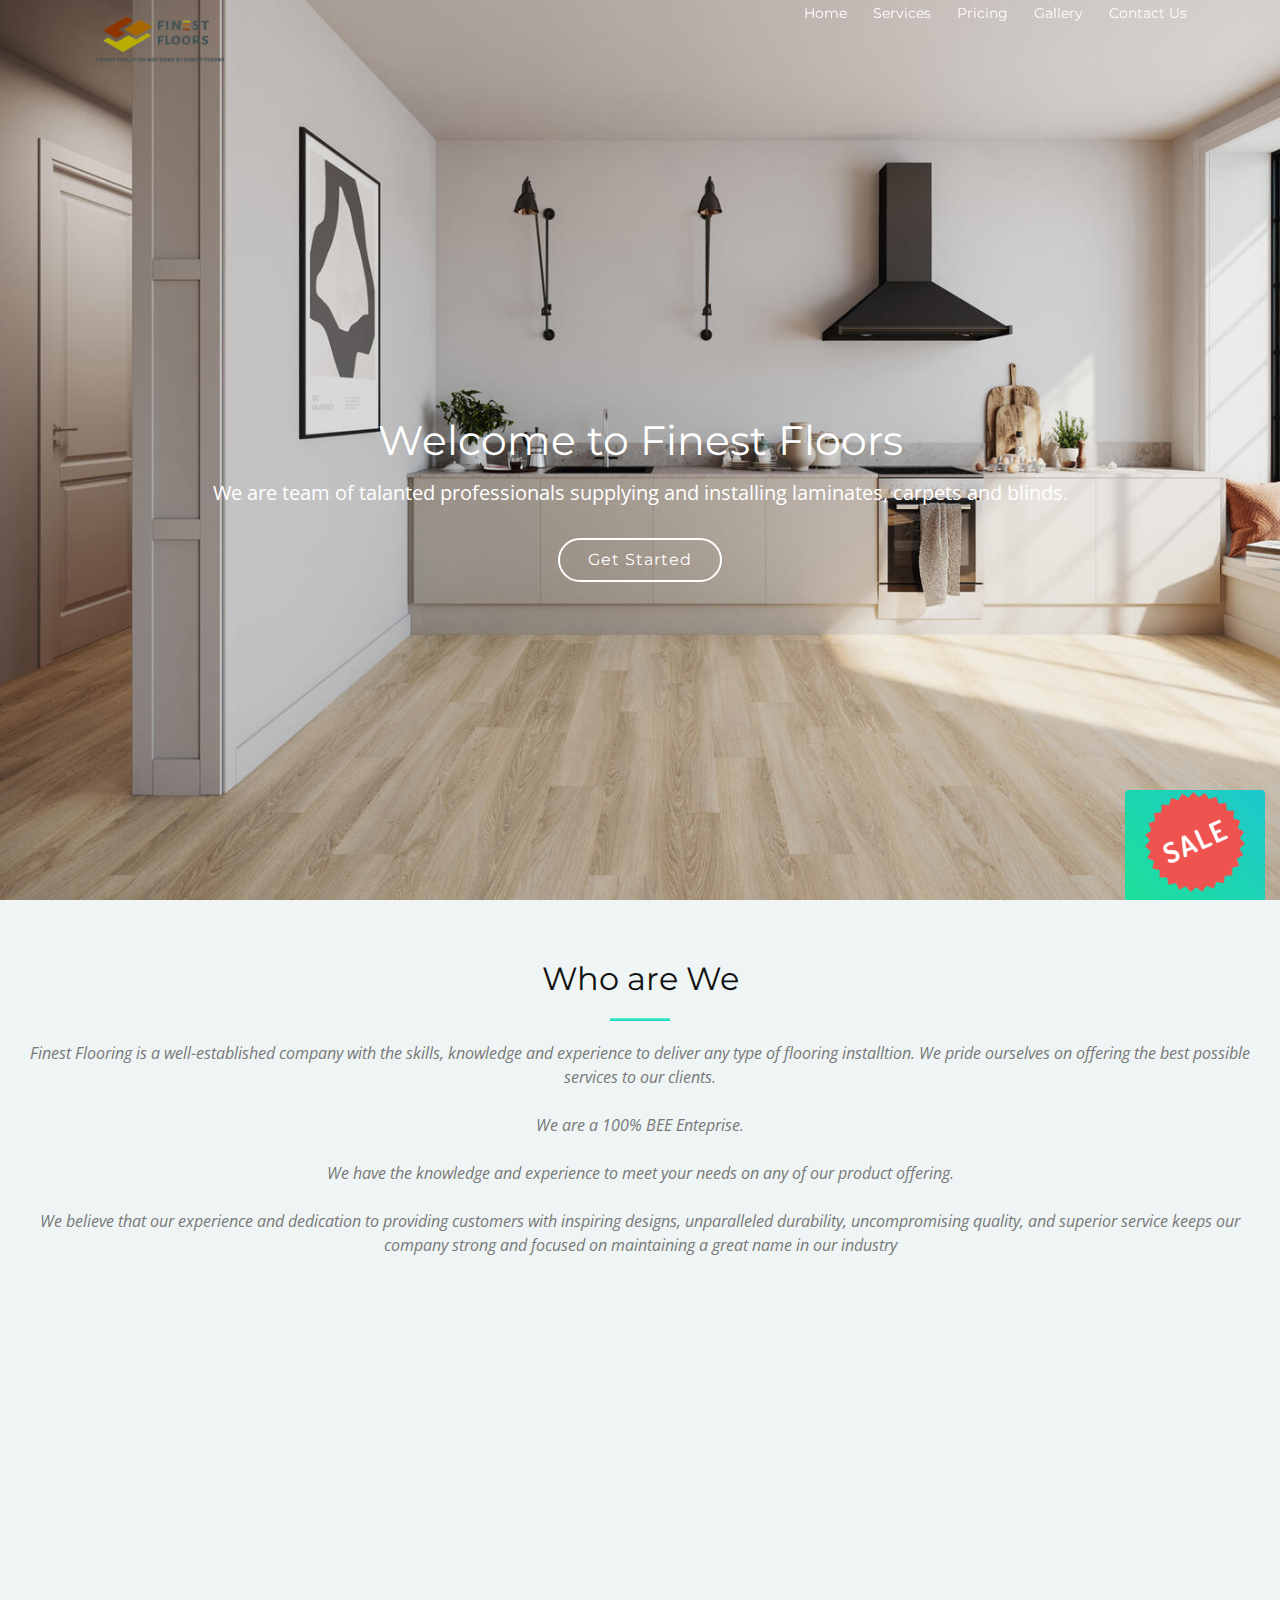
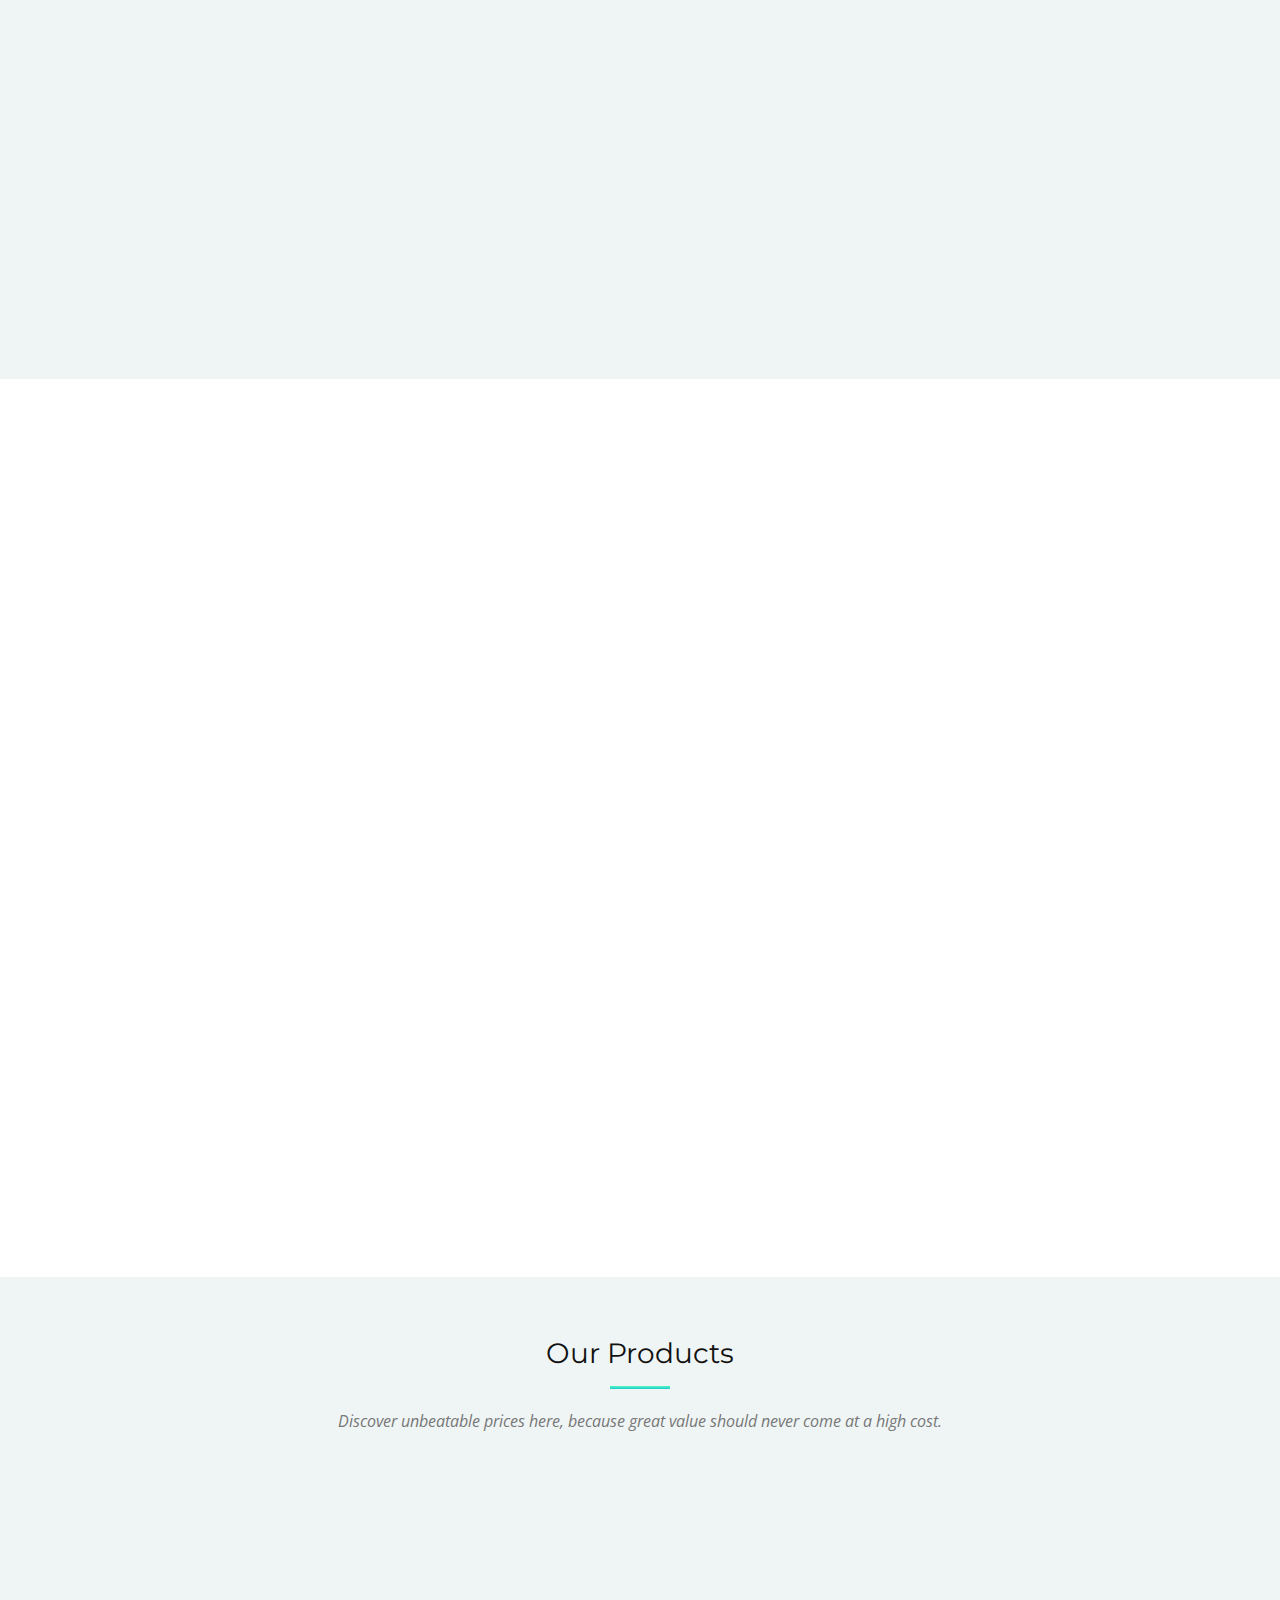
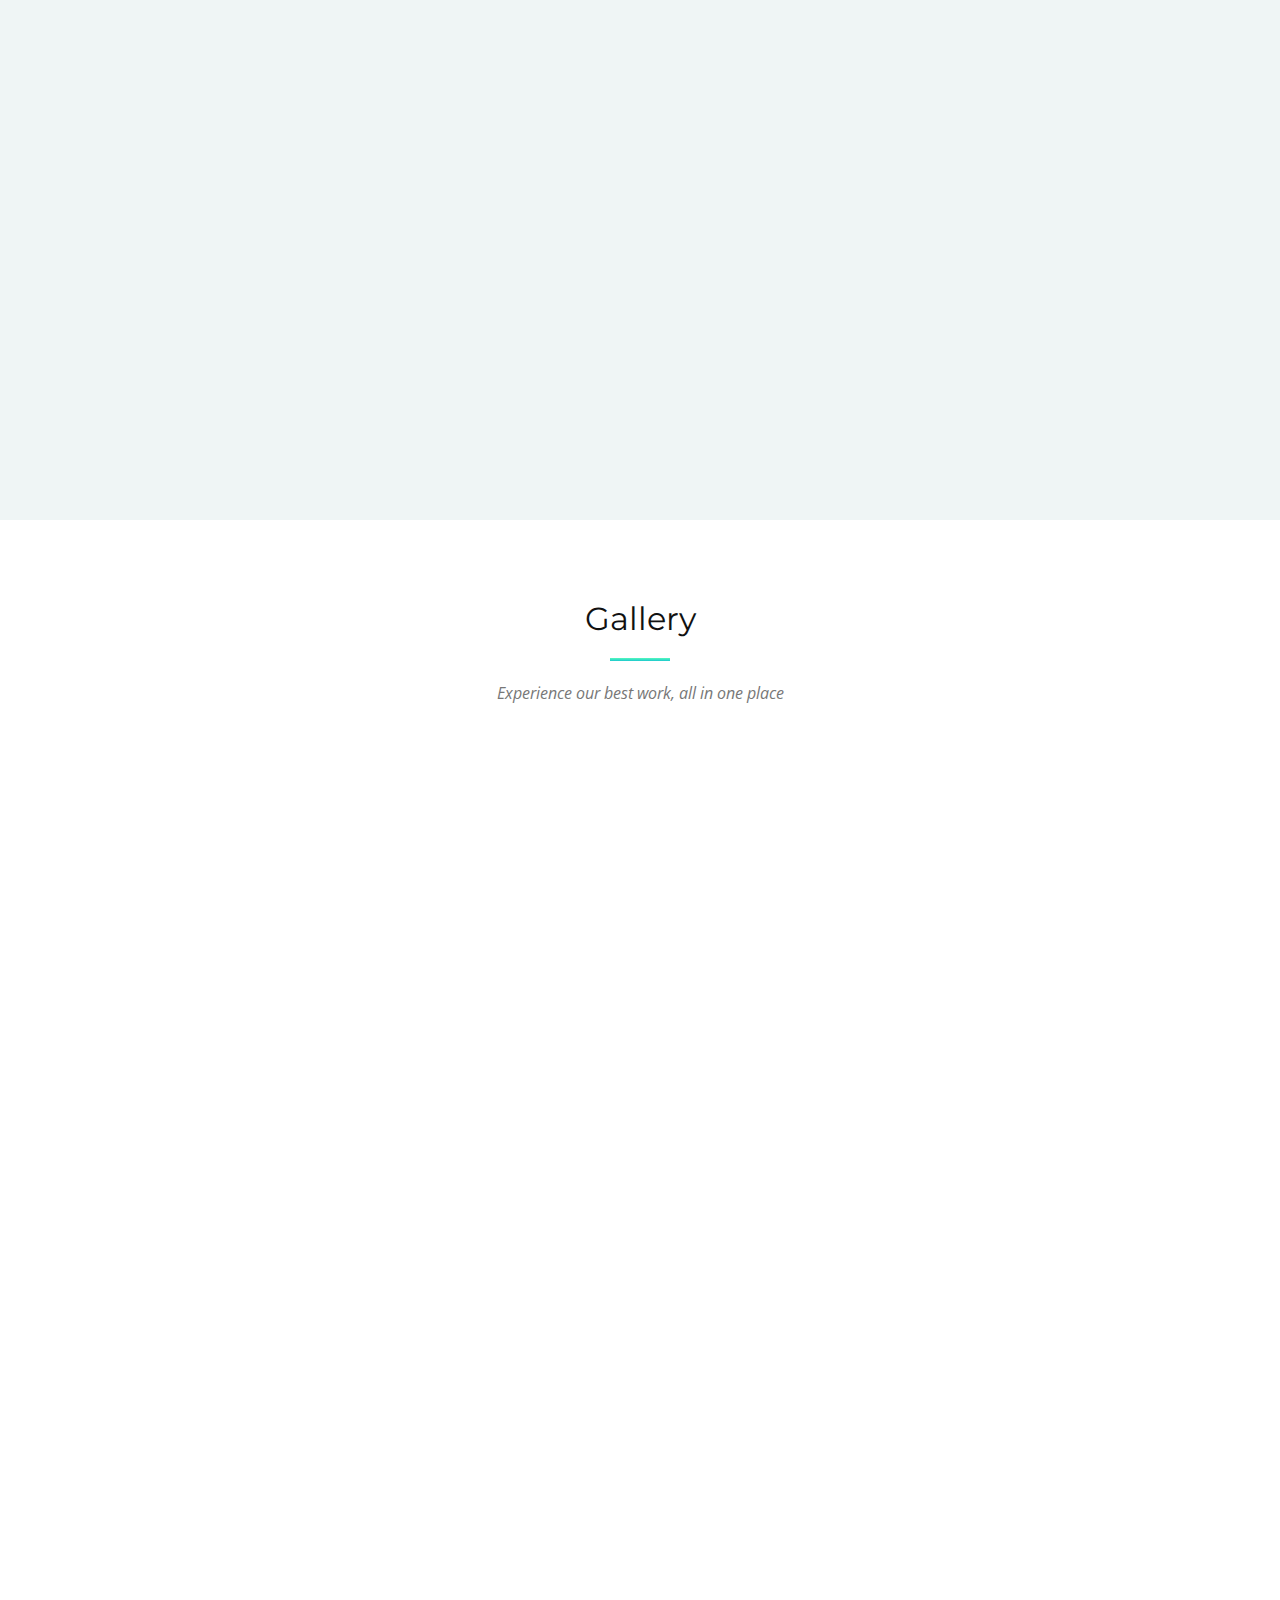
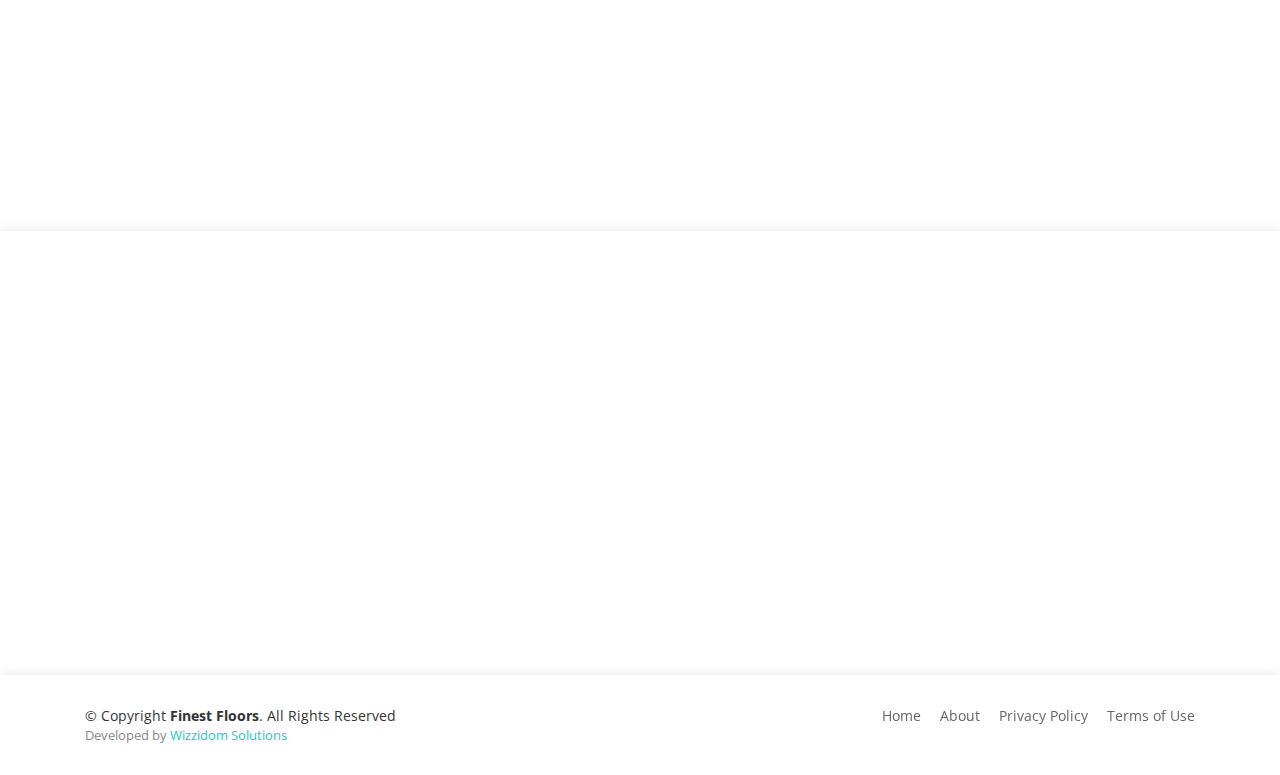
==== commit 2e545946: "Add images" ====
--- a/index.html
+++ b/index.html
@@ -34,6 +34,30 @@
   <!--==========================
     Header
   ============================-->
+  <style>
+.to-top {
+  background: RED;
+  position: fixed;
+  bottom: 16px;
+  right:32px;
+  width:50px;
+  height:50px;
+  border-radius: 50%;
+  display: flex;
+  align-items: center;
+  justify-content: center;
+  font-size:32px;
+  color:#1f1f1f;
+  text-decoration: none;
+  opacity:0;
+  pointer-events: none;
+  transition: all .4s;
+}
+
+  </style>
+   <a href="#" class="to-top">
+    <button>SALE</button>
+  </a>
   <header id="header">
     <div class="container">
 
@@ -420,7 +444,7 @@
        
             <div class="col-lg-4 col-md-6">
               <div class="box wow fadeInLeft">
-               <h1>Something Else</h1>
+               <h1>Vinyl Flooring</h1>
              <img src="Atlantis-Aqua-4v-Logo.webp" width="100%" alt="">
 
            <br>
@@ -432,7 +456,7 @@
               </div>
               <div class="col-lg-4 col-md-6">
                 <div class="box wow fadeInLeft">
-                 <h1>Something Else</h1>
+                 <h1>Carpets</h1>
                <img src="exotic floor logo.webp" width="100%" alt="">
              <br>
              <br>
@@ -606,7 +630,7 @@
           <div class="col-lg-4 col-md-6">
             <div class="gallery-item wow fadeInUp">
               <a href="#" class="gallery-popup">
-                <a href="#">   <img src="laminate.jpg" alt=""></a>
+                <a href="#">   <img src="gallery/1.jpeg" alt=""></a>
                 
              
               </a>
@@ -616,7 +640,7 @@
           <div class="col-lg-4 col-md-6">
             <div class="gallery-item wow fadeInUp">
               <a href="#" class="gallery-popup">
-                <a href="#">   <img src="laminate.jpg" alt=""></a>
+                <a href="#">   <img src="gallery/2.jpg" alt=""></a>
                   
               </a>
             </div>
@@ -625,7 +649,7 @@
           <div class="col-lg-4 col-md-6">
             <div class="gallery-item wow fadeInUp">
               <a href="#" class="gallery-popup">
-                <a href="#">   <img src="laminate.jpg" alt=""></a>
+                <a href="#">   <img src="gallery/3.jpg" alt=""></a>
                 
               </a>
             </div>
@@ -634,7 +658,7 @@
           <div class="col-lg-4 col-md-6">
             <div class="gallery-item wow fadeInUp">
               <a href="#" class="gallery-popup">
-                <a href="#">   <img src="laminate.jpg" alt=""></a>
+                <a href="#">   <img src="gallery/4.jpg" alt=""></a>
                 
               </a>
             </div>
@@ -643,7 +667,7 @@
           <div class="col-lg-4 col-md-6">
             <div class="gallery-item wow fadeInUp">
               <a href="#" class="gallery-popup">
-                <a href="#">   <img src="laminate.jpg" alt=""></a>
+                <a href="#">   <img src="gallery/5.jpg" alt=""></a>
                 
               </a>
             </div>
@@ -652,7 +676,7 @@
           <div class="col-lg-4 col-md-6">
             <div class="gallery-item wow fadeInUp">
               <a href="#" class="gallery-popup">
-                <a href="#">   <img src="laminate.jpg" alt=""></a>
+                <a href="#">   <img src="gallery/6.jpg" alt=""></a>
                      </a>
             </div>
           </div>
@@ -769,7 +793,7 @@
     </div>
   </footer><!-- #footer -->
 
-  <a href="#" class="back-to-top"><i class="fa fa-chevron-up"></i></a>
+  <a href="#" class="back-to-tops"><img src="sale.png" alt="" width="100px"></a>
 
   <!-- JavaScript Libraries -->
   <script src="lib/jquery/jquery.min.js"></script>
--- a/css/style.css
+++ b/css/style.css
@@ -30,9 +30,20 @@
 }
 
 /* Back to top button */
-.back-to-top {
+@keyframes pulse {
+  0% {
+    transform: scale(1);
+  }
+  50% {
+    transform: scale(1.2);
+  }
+  100% {
+    transform: scale(1);
+  }
+}
+.back-to-tops {
   position: fixed;
-  display: none;
+
   background: linear-gradient(45deg, #1de099, #1dc8cd);
   color: #fff;
   padding: 2px 20px 8px 20px;
@@ -41,15 +52,17 @@
   right: 15px;
   bottom: 0;
   transition: none;
-}
-
-.back-to-top:focus {
+  animation: pulse 2s infinite;
+
+}
+
+.back-to-tops:focus {
   background: linear-gradient(45deg, #1de099, #1dc8cd);
   color: #fff;
   outline: none;
 }
 
-.back-to-top:hover {
+.back-to-tops:hover {
   background: #1dc8cd;
   color: #fff;
 }
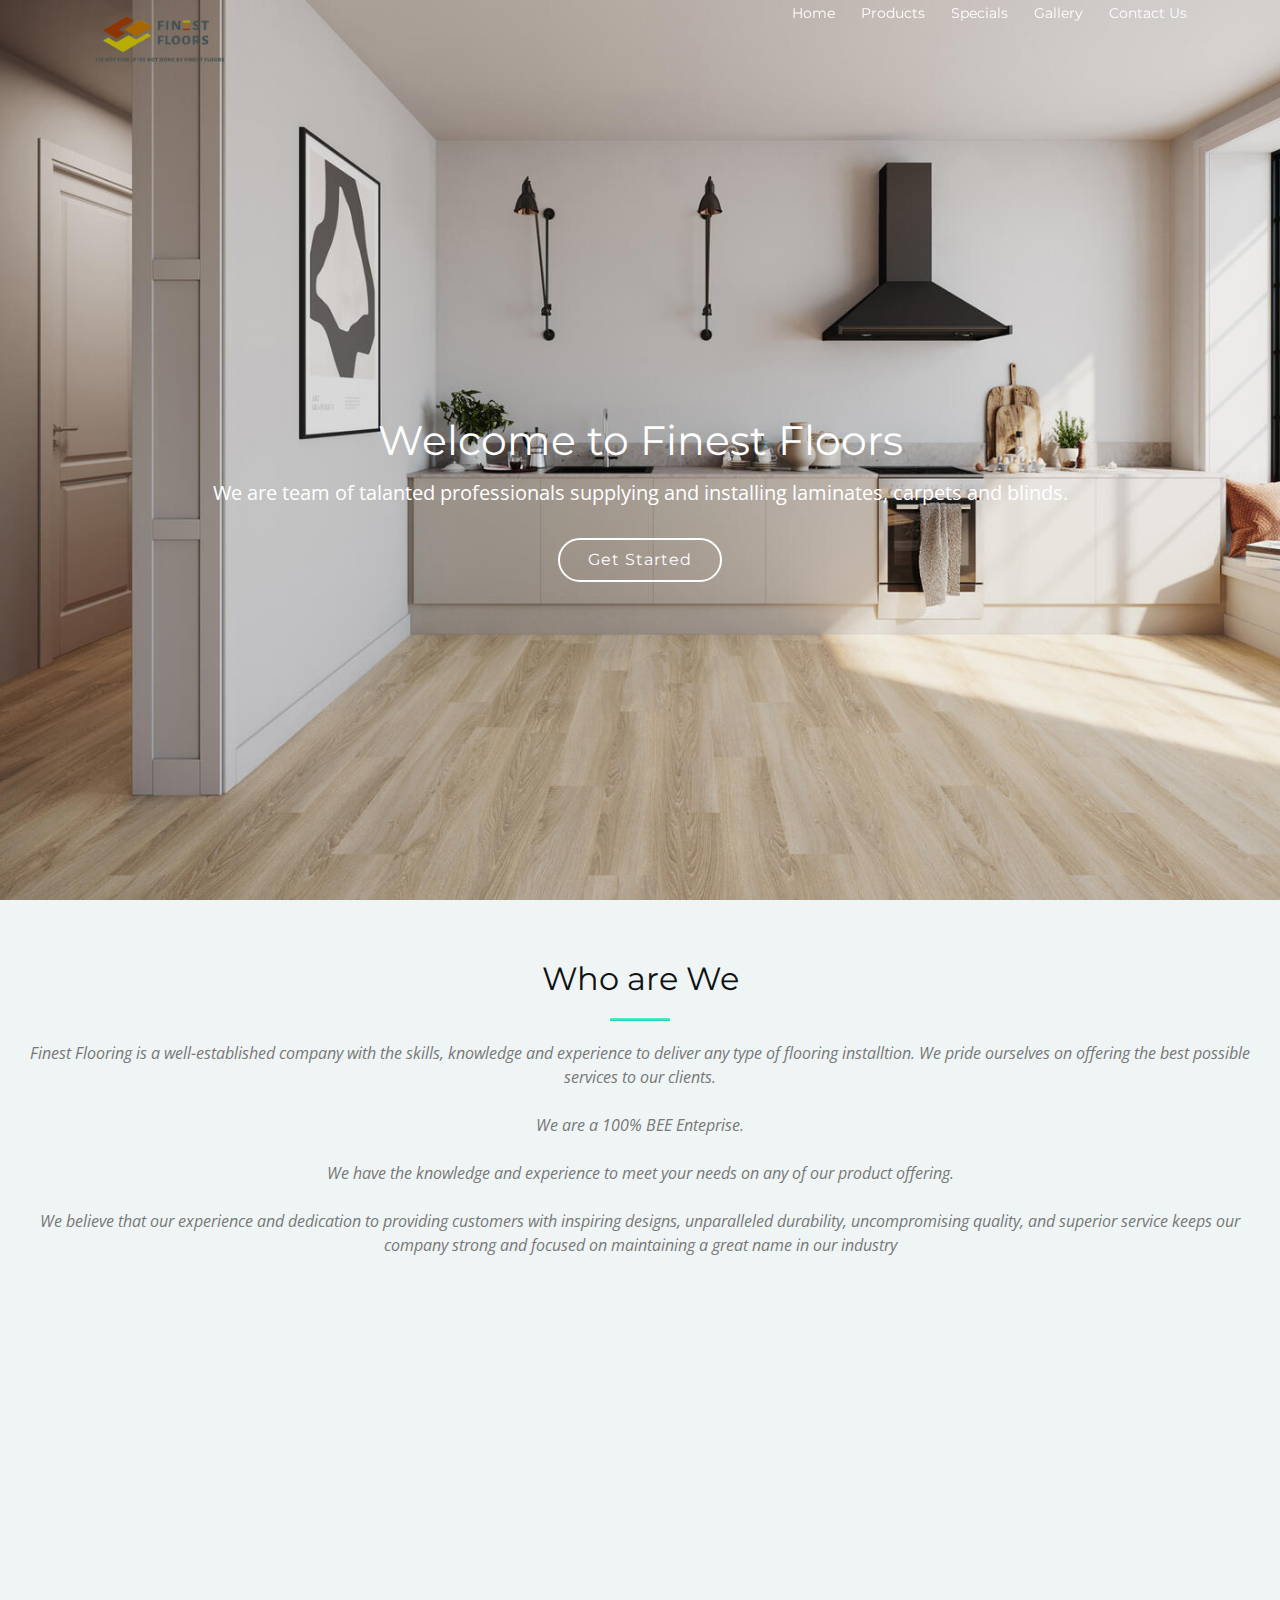
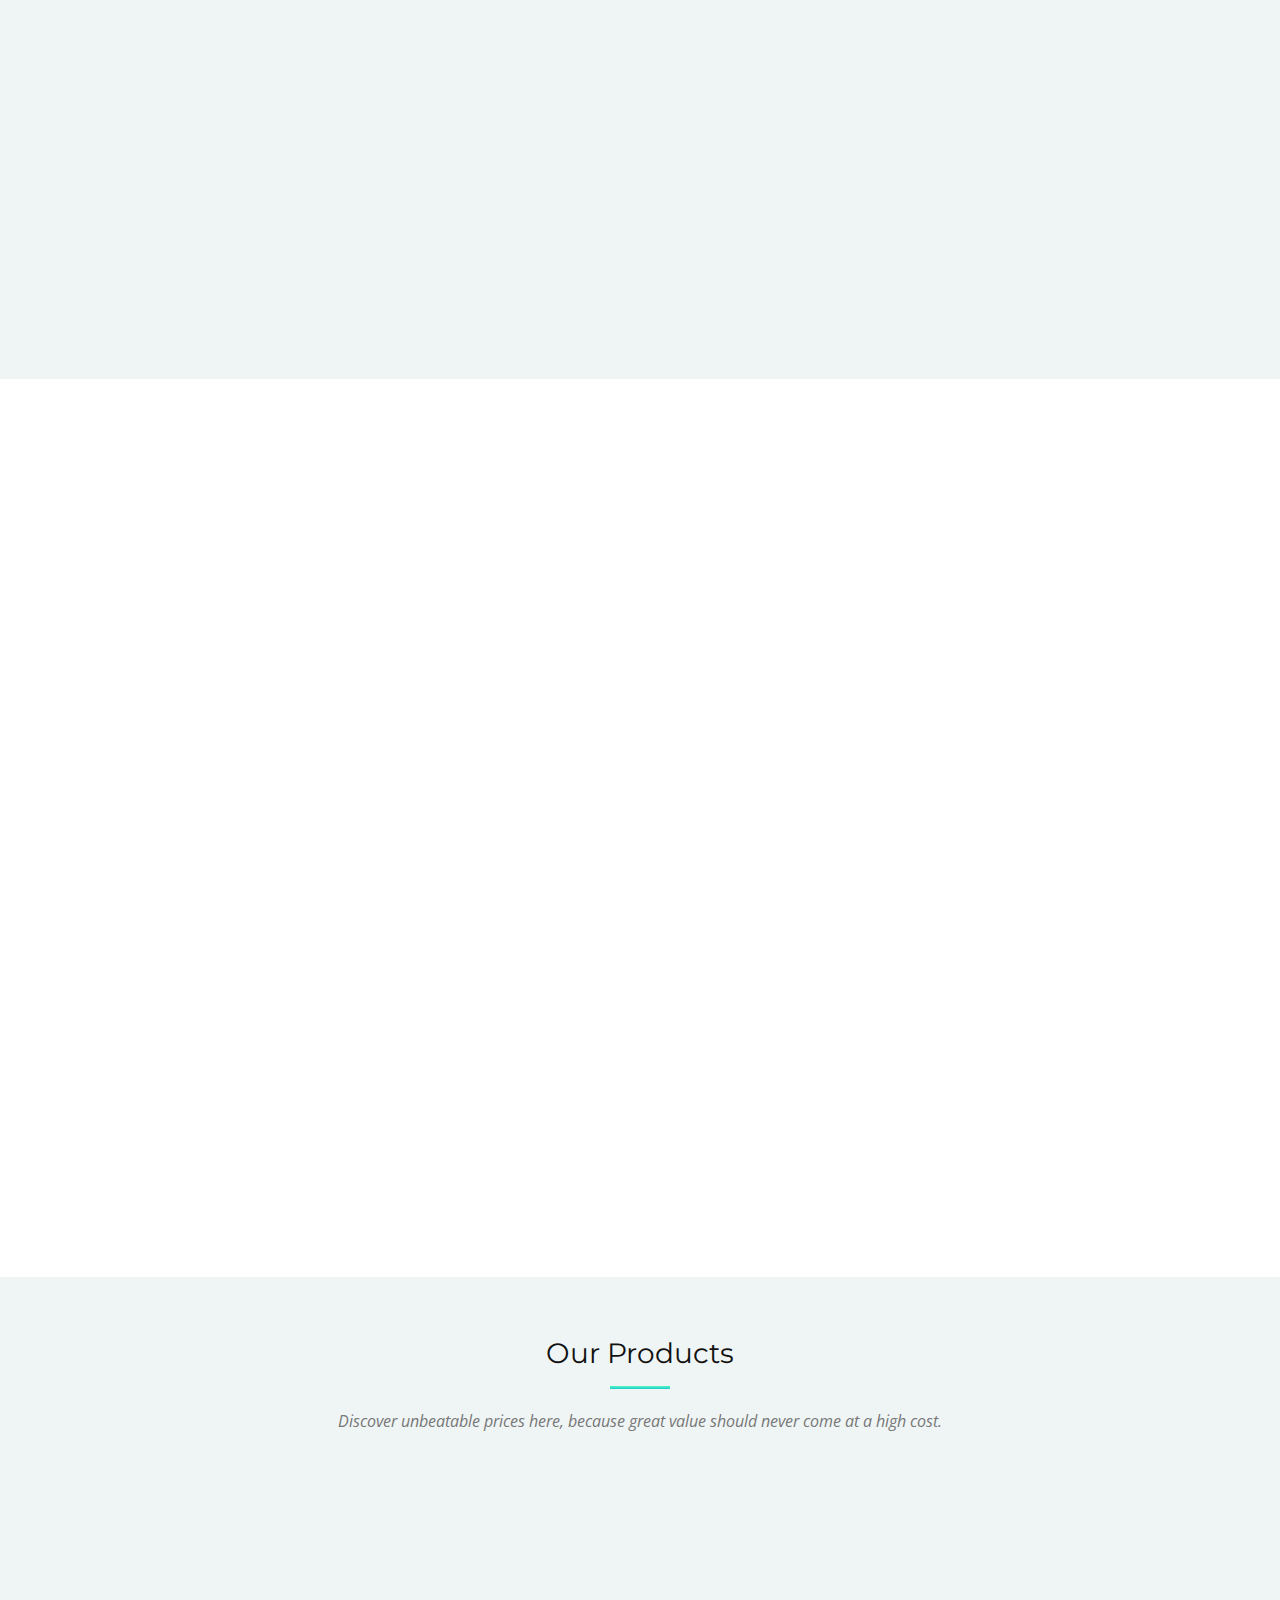
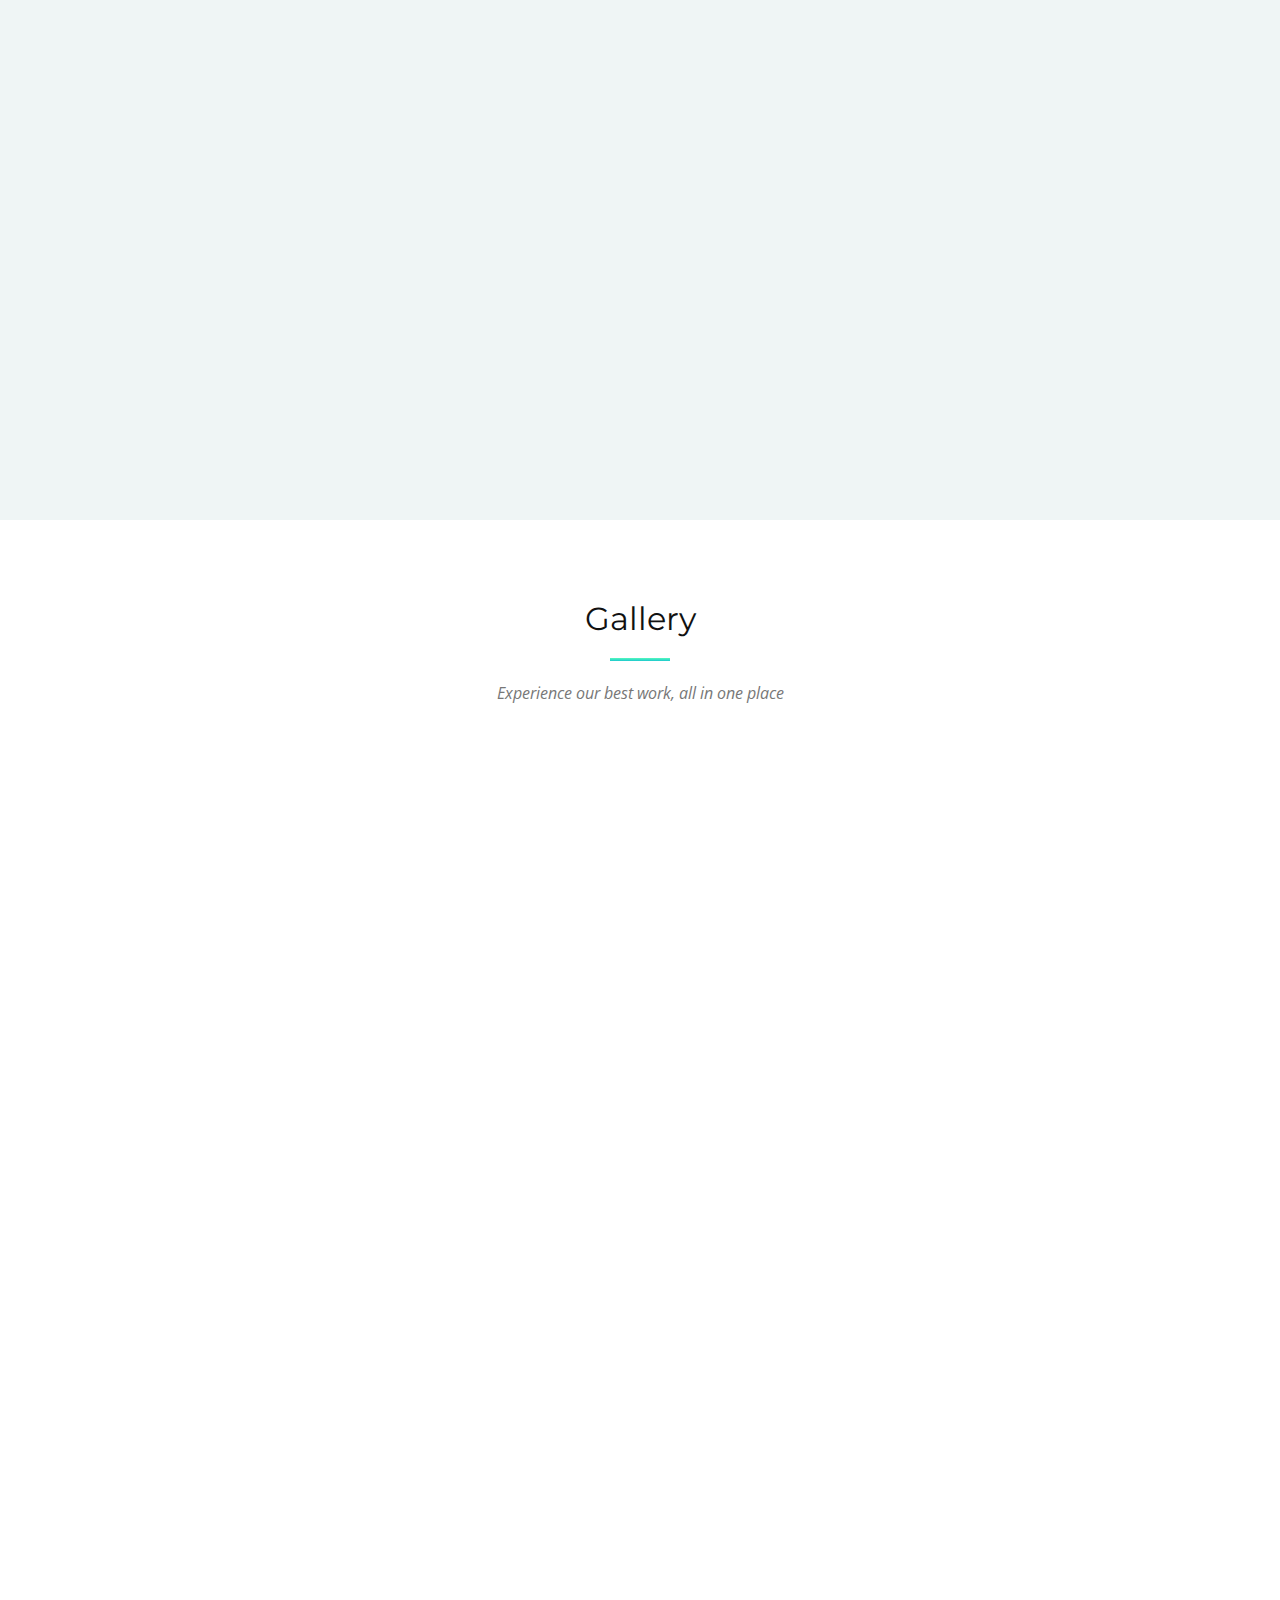
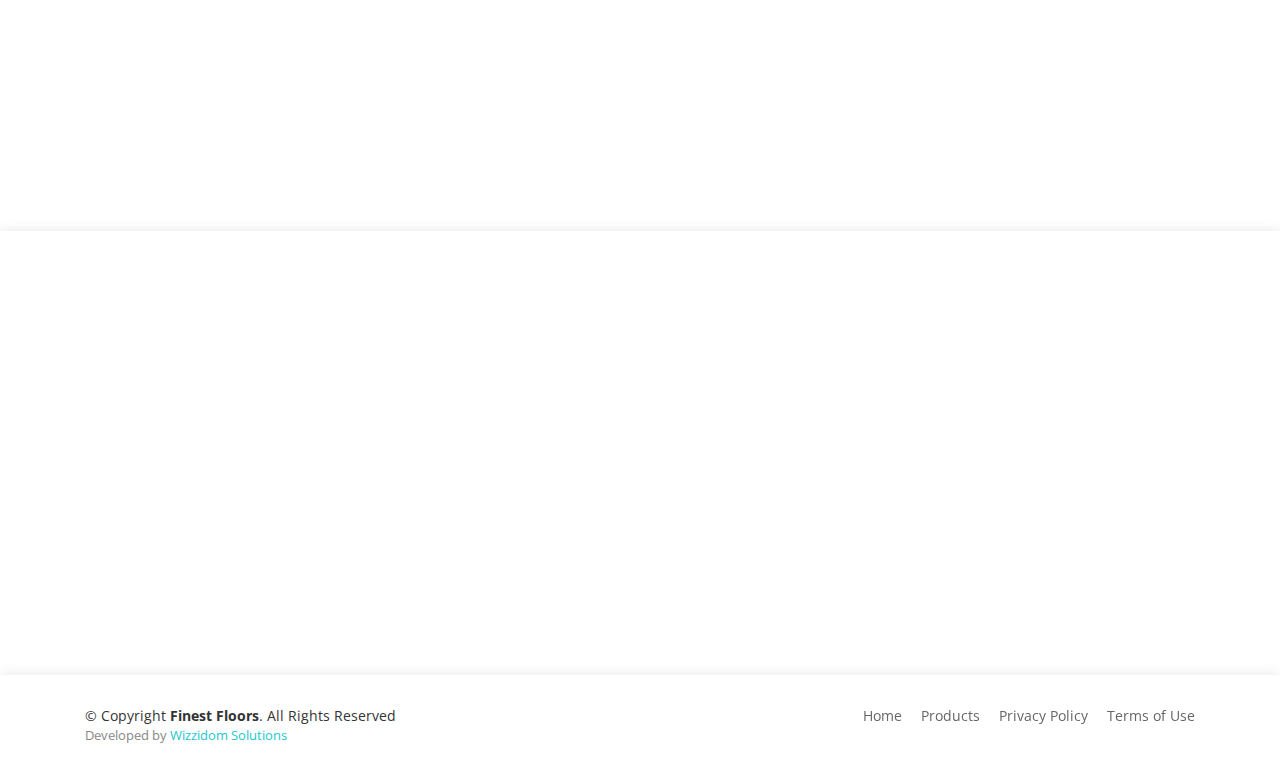
==== commit 80b10398: "Edit navigation and headings" ====
--- a/index.html
+++ b/index.html
@@ -71,8 +71,8 @@
         <ul class="nav-menu">
           <li class="menu-active"><a href="#intro">Home</a></li>
           <!-- <li><a href="#about">About Us</a></li> -->
-          <li><a href="#features">Services</a></li>
-          <li><a href="#pricing">Pricing</a></li>
+          <li><a href="#pricing">Products</a></li>
+          <li><a href="#pricing">Specials</a></li>
           <!-- <li><a href="#team">Team</a></li> -->
           <li><a href="#gallery">Gallery</a></li>
           <!-- <li class="menu-has-children"><a href="">Drop Down</a>
@@ -667,7 +667,7 @@
           <div class="col-lg-4 col-md-6">
             <div class="gallery-item wow fadeInUp">
               <a href="#" class="gallery-popup">
-                <a href="#">   <img src="gallery/5.jpg" alt=""></a>
+                <a href="#">   <img src="gallery/1.jpeg" alt=""></a>
                 
               </a>
             </div>
@@ -715,7 +715,7 @@
 
               <div>
                 <i class="ion-ios-email-outline"></i>
-                <p>info@finestfloors.co.za</p>
+                <p>info@finestfloor.co.za</p>
               </div>
 
               <div>
@@ -784,7 +784,7 @@
         <div class="col-lg-6">
           <nav class="footer-links text-lg-right text-center pt-2 pt-lg-0">
             <a href="#intro" class="scrollto">Home</a>
-            <a href="#about" class="scrollto">About</a>
+            <a href="#about" class="scrollto">Products</a>
             <a href="#">Privacy Policy</a>
             <a href="#">Terms of Use</a>
           </nav>
@@ -793,7 +793,7 @@
     </div>
   </footer><!-- #footer -->
 
-  <a href="#" class="back-to-tops"><img src="sale.png" alt="" width="100px"></a>
+  <!-- <a href="#" class="back-to-tops"><img src="sale.png" alt="" width="100px"></a> -->
 
   <!-- JavaScript Libraries -->
   <script src="lib/jquery/jquery.min.js"></script>
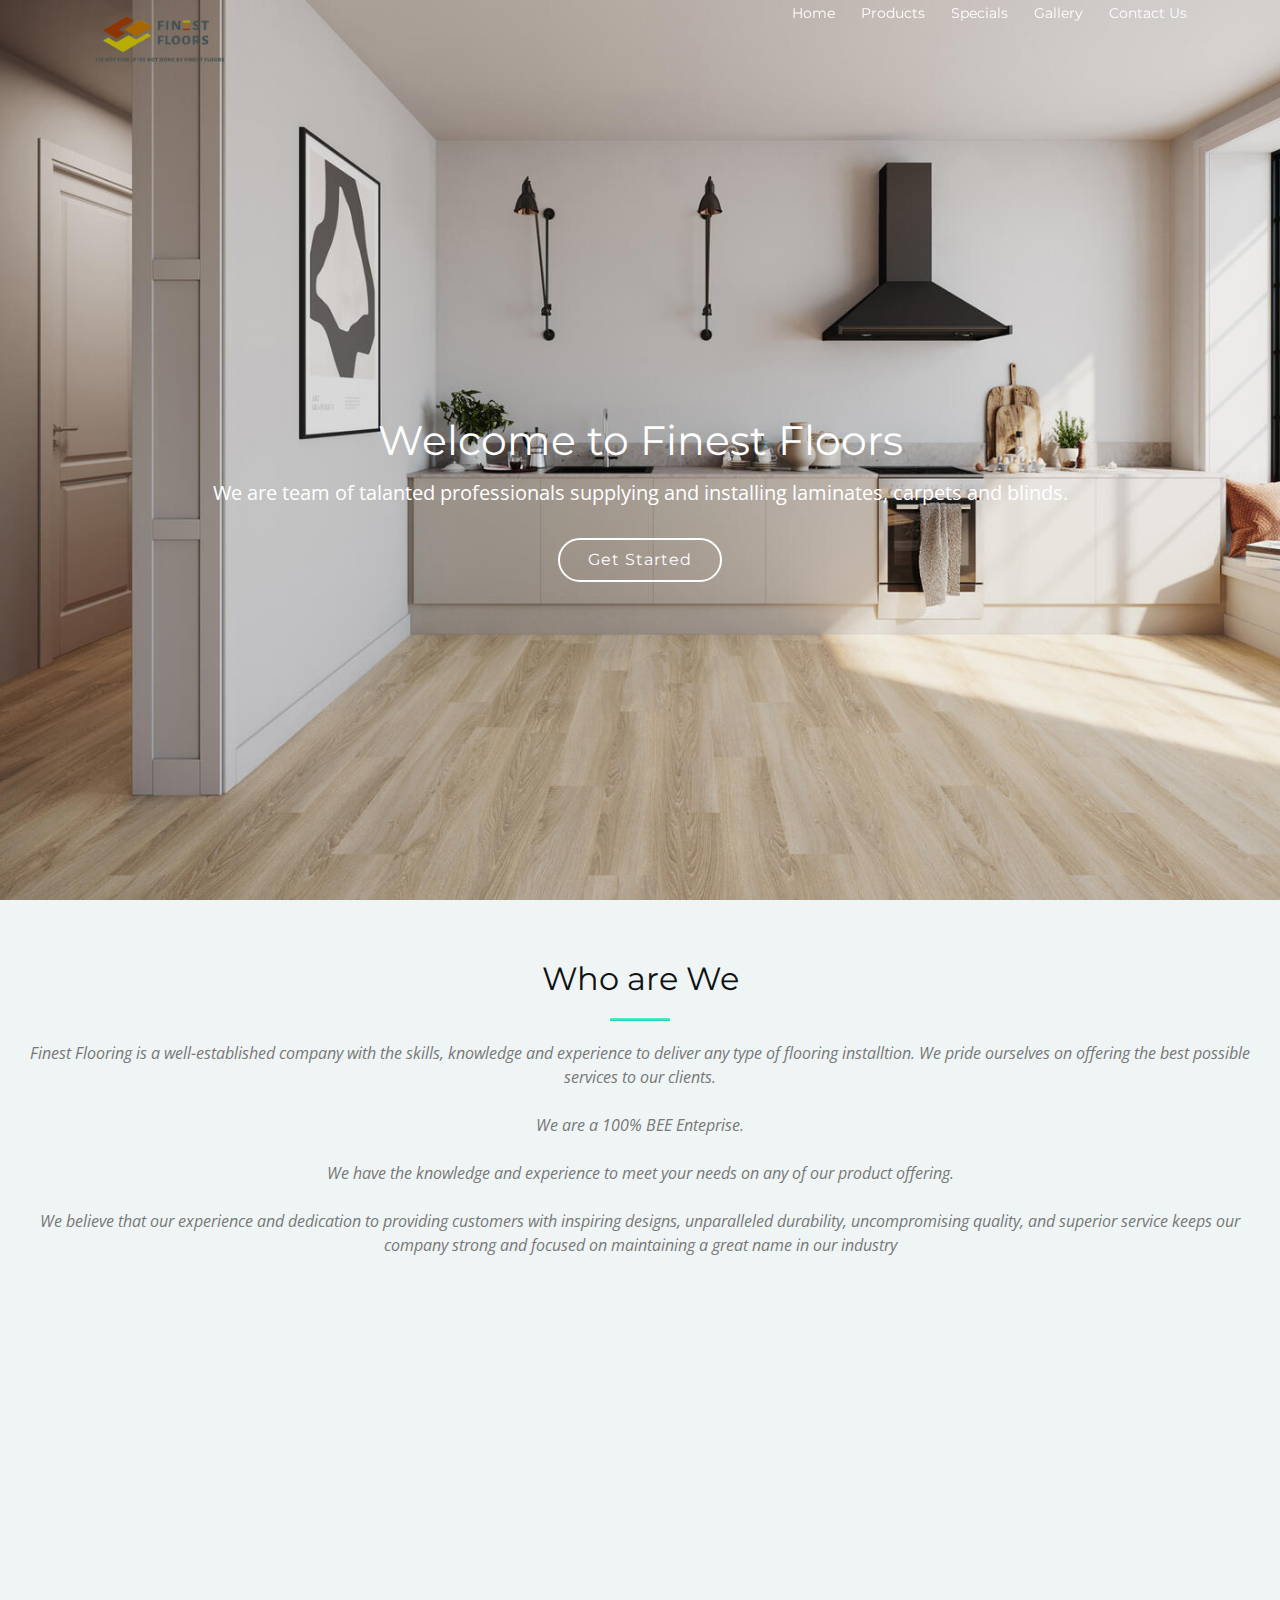
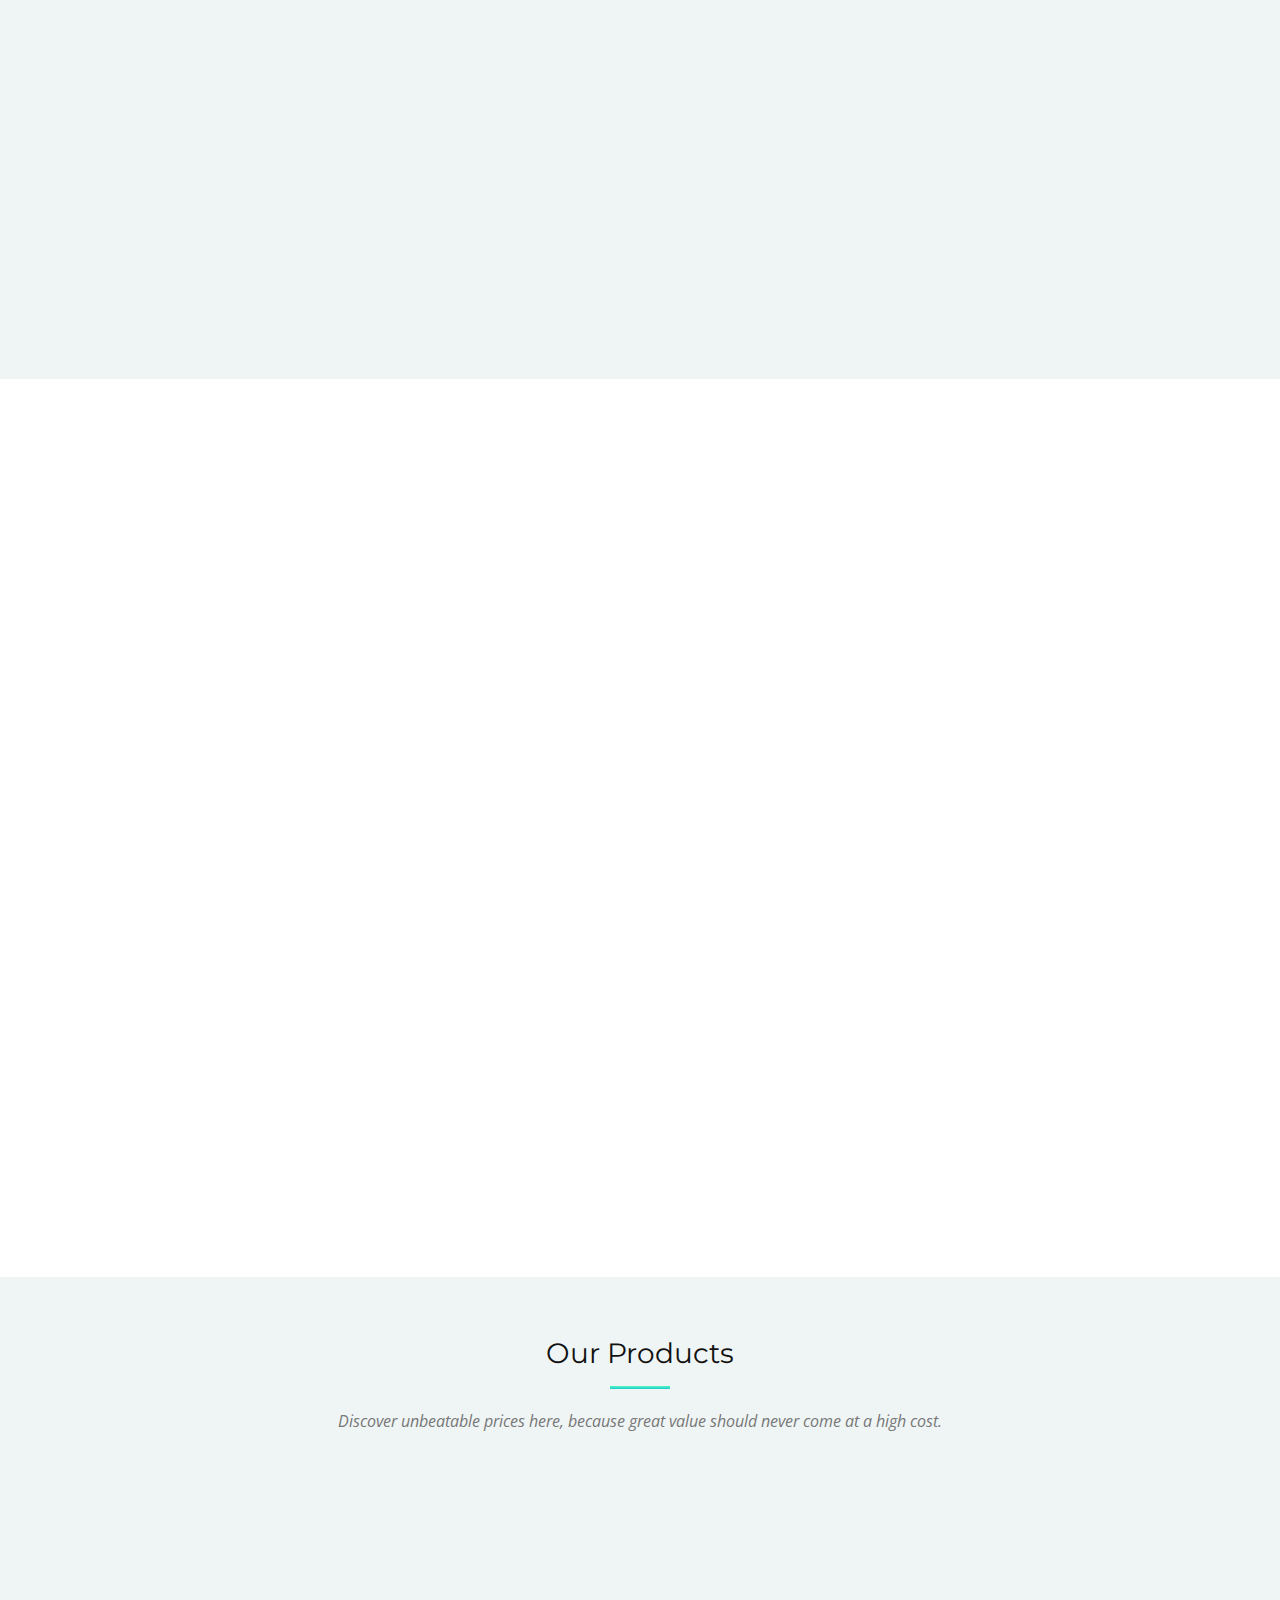
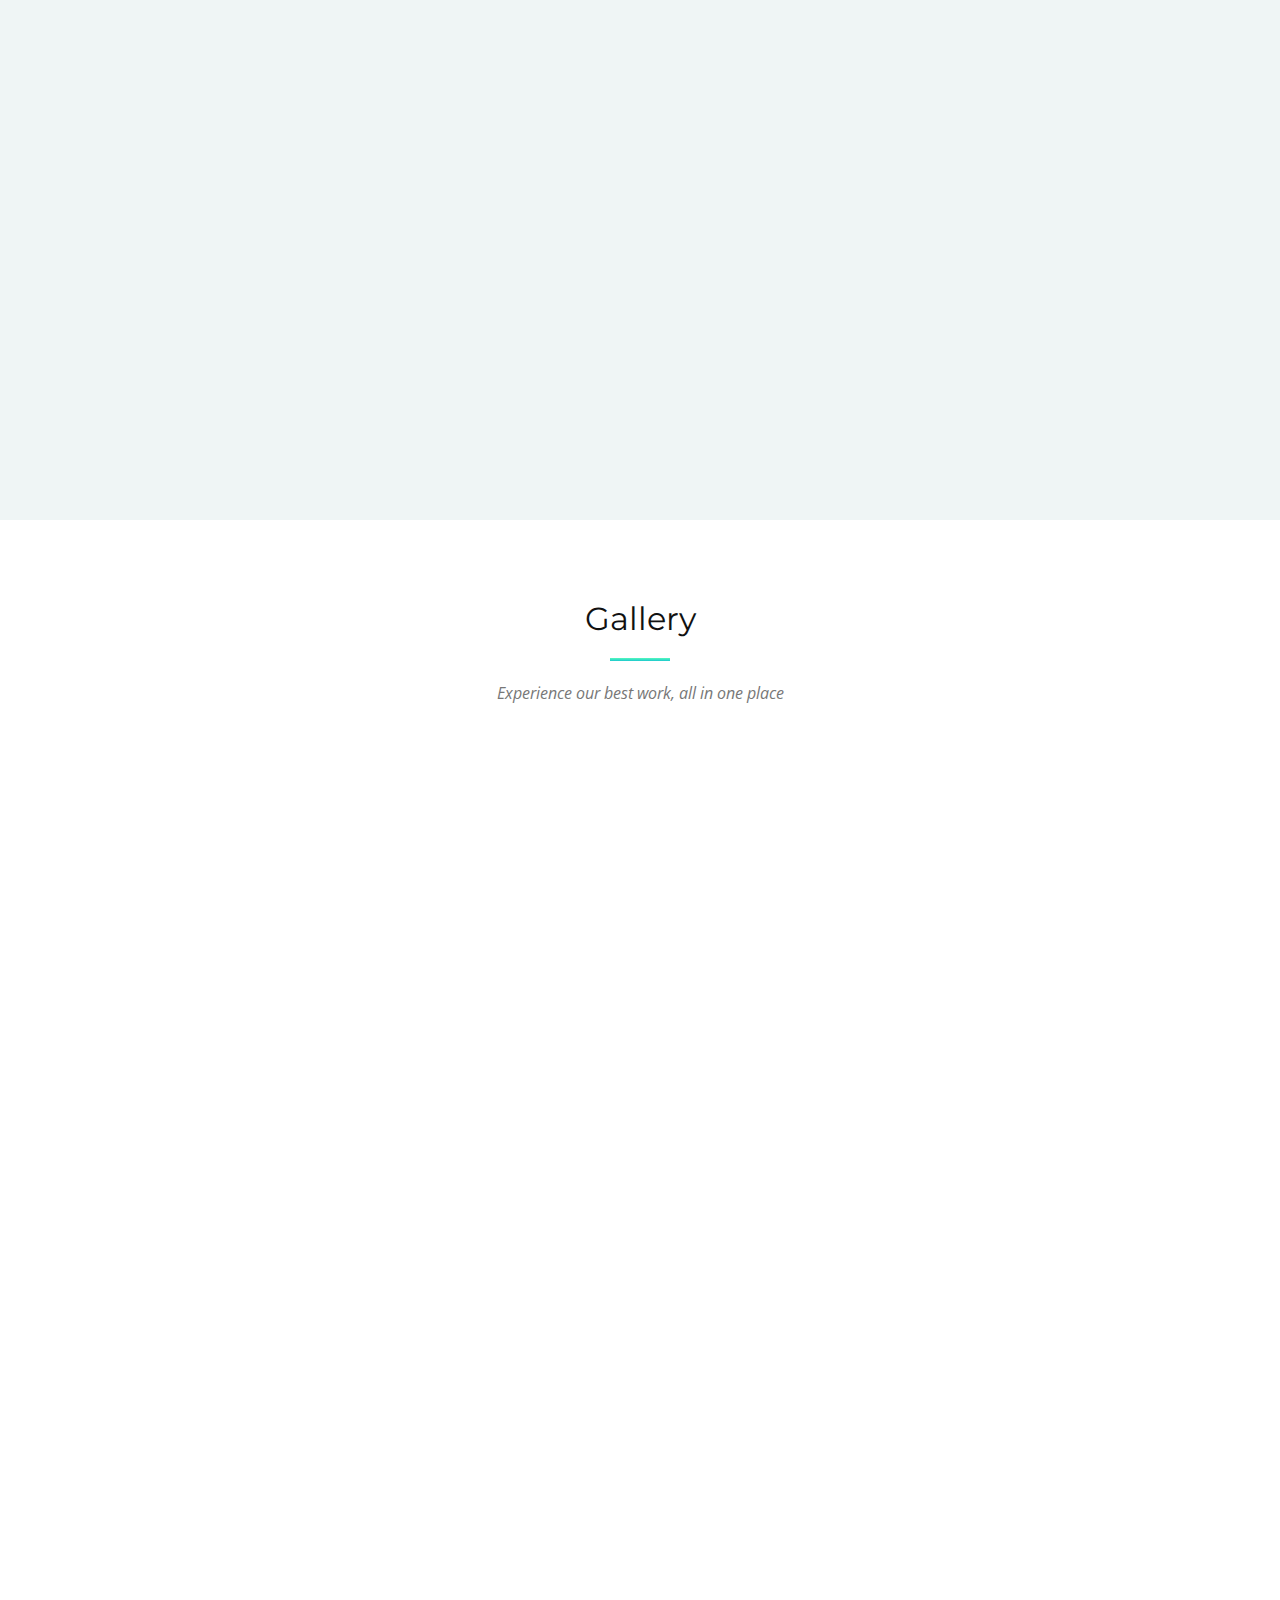
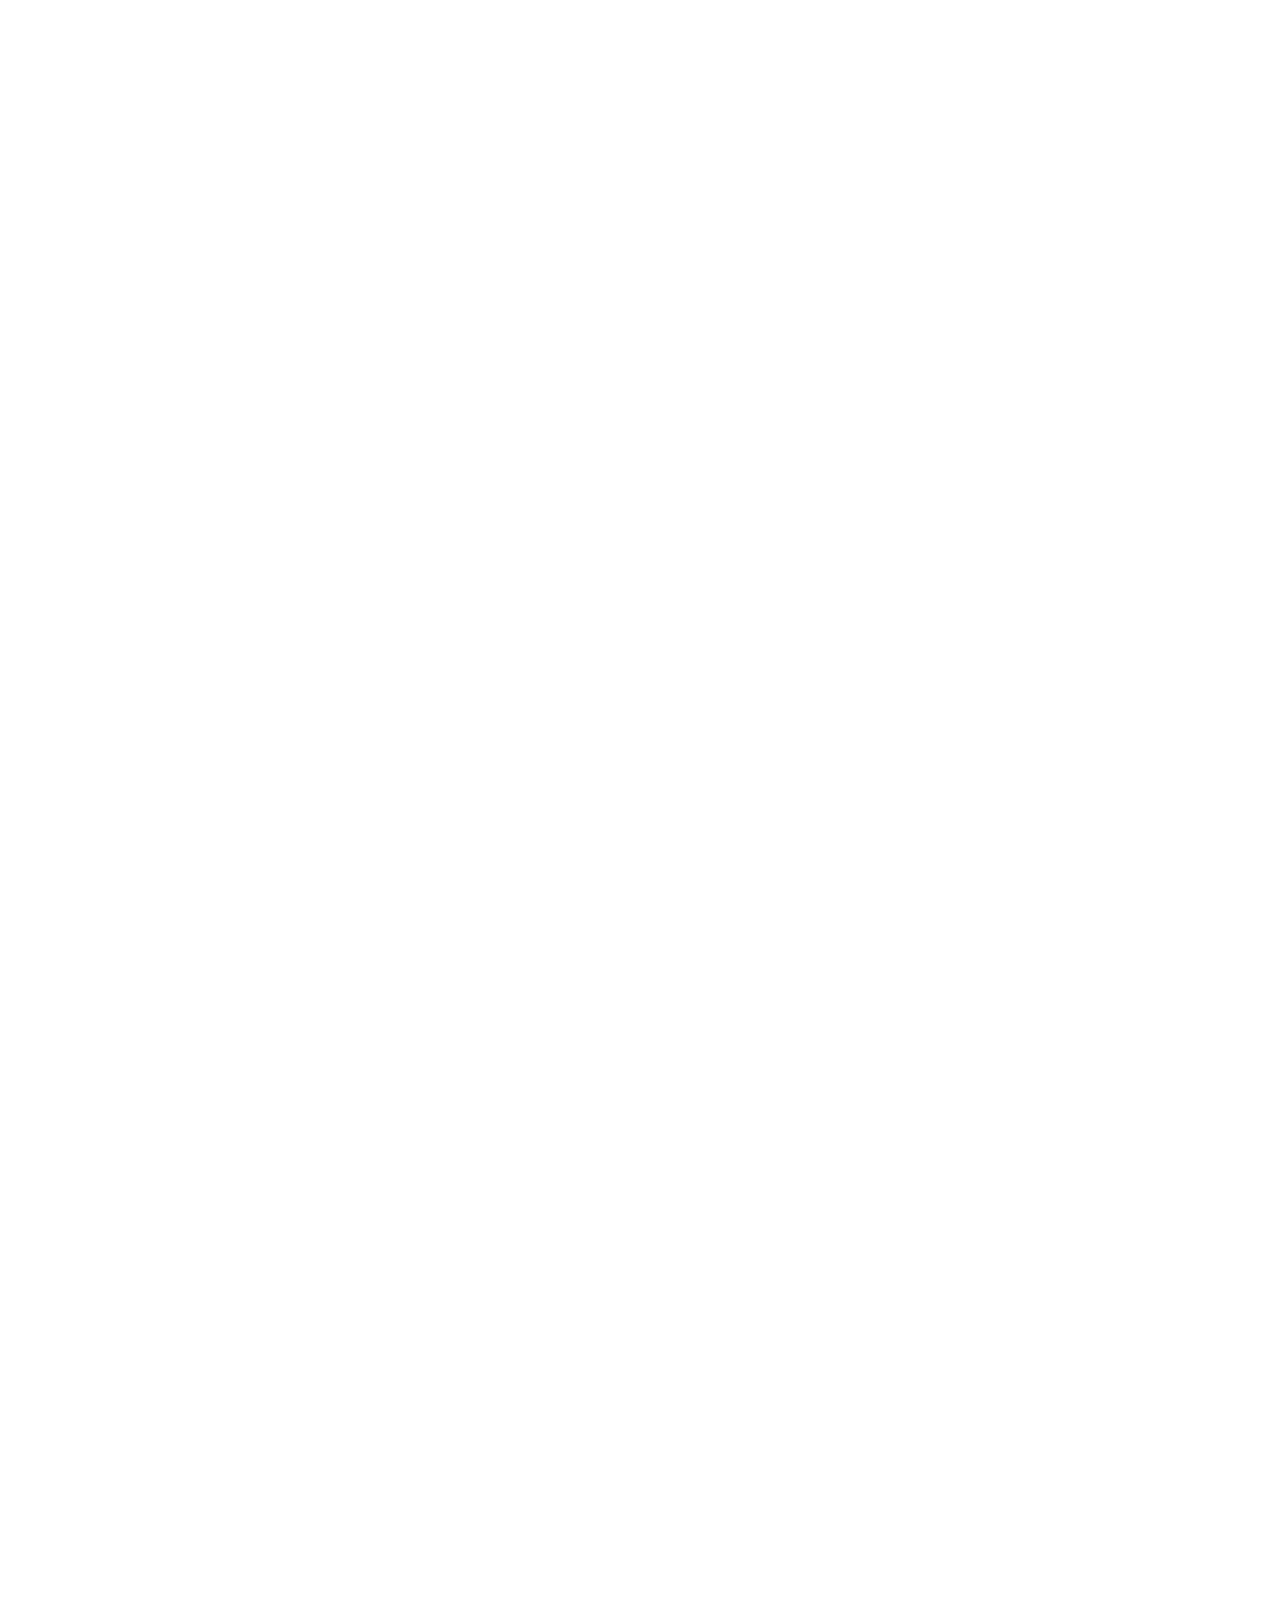
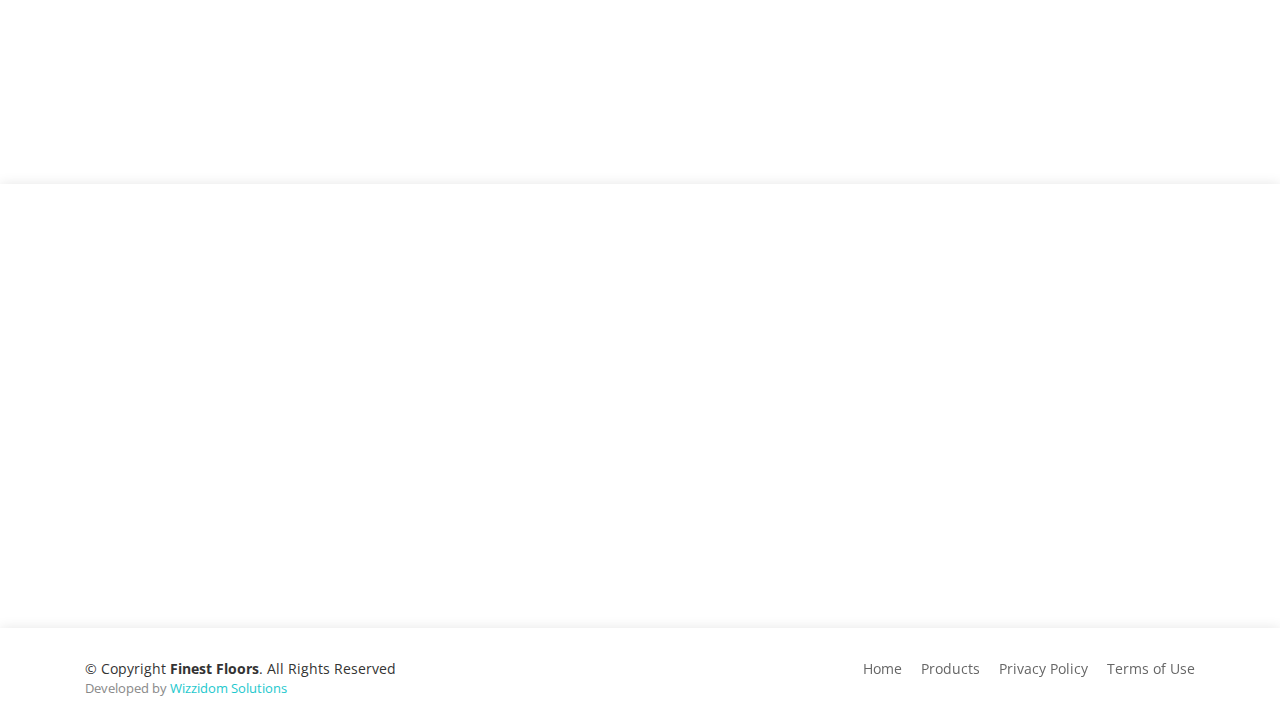
==== commit 77668b03: "Add products" ====
--- a/index.html
+++ b/index.html
@@ -454,7 +454,7 @@
   
                 </div>
               </div>
-              <div class="col-lg-4 col-md-6">
+              <!-- <div class="col-lg-4 col-md-6">
                 <div class="box wow fadeInLeft">
                  <h1>Carpets</h1>
                <img src="exotic floor logo.webp" width="100%" alt="">
@@ -464,7 +464,7 @@
          
     
                   </div>
-                </div>
+                </div> -->
          
         </div>
       </div>
@@ -667,7 +667,7 @@
           <div class="col-lg-4 col-md-6">
             <div class="gallery-item wow fadeInUp">
               <a href="#" class="gallery-popup">
-                <a href="#">   <img src="gallery/1.jpeg" alt=""></a>
+                <a href="#">   <img src="gallery/5.jpg" alt=""></a>
                 
               </a>
             </div>
@@ -677,6 +677,78 @@
             <div class="gallery-item wow fadeInUp">
               <a href="#" class="gallery-popup">
                 <a href="#">   <img src="gallery/6.jpg" alt=""></a>
+                     </a>
+            </div>
+          </div>
+          
+          <div class="col-lg-4 col-md-6">
+            <div class="gallery-item wow fadeInUp">
+              <a href="#" class="gallery-popup">
+                <a href="#">   <img src="gallery/7.jpg" alt=""></a>
+                     </a>
+            </div>
+          </div>
+          
+          <div class="col-lg-4 col-md-6">
+            <div class="gallery-item wow fadeInUp">
+              <a href="#" class="gallery-popup">
+                <a href="#">   <img src="gallery/8.jpg" alt=""></a>
+                     </a>
+            </div>
+          </div>
+          
+          <div class="col-lg-4 col-md-6">
+            <div class="gallery-item wow fadeInUp">
+              <a href="#" class="gallery-popup">
+                <a href="#">   <img src="gallery/9.jpg" alt=""></a>
+                     </a>
+            </div>
+          </div>
+          
+          <div class="col-lg-4 col-md-6">
+            <div class="gallery-item wow fadeInUp">
+              <a href="#" class="gallery-popup">
+                <a href="#">   <img src="gallery/10.jpg" alt=""></a>
+                     </a>
+            </div>
+          </div>
+          
+          <div class="col-lg-4 col-md-6">
+            <div class="gallery-item wow fadeInUp">
+              <a href="#" class="gallery-popup">
+                <a href="#">   <img src="gallery/11.jpg" alt=""></a>
+                     </a>
+            </div>
+          </div>
+          
+          <div class="col-lg-4 col-md-6">
+            <div class="gallery-item wow fadeInUp">
+              <a href="#" class="gallery-popup">
+                <a href="#">   <img src="gallery/12.jpg" alt=""></a>
+                     </a>
+            </div>
+          </div>
+          
+          <div class="col-lg-4 col-md-6">
+            <div class="gallery-item wow fadeInUp">
+              <a href="#" class="gallery-popup">
+                <a href="#">   <img src="gallery/13.jpg" alt=""></a>
+                     </a>
+            </div>
+          </div>
+          
+          <div class="col-lg-4 col-md-6">
+            <div class="gallery-item wow fadeInUp">
+              <a href="#" class="gallery-popup">
+                <a href="#">   <img src="gallery/14.jpg" alt=""></a>
+                     </a>
+            </div>
+          </div>
+          
+          <div class="col-lg-4 col-md-6">
+            <div class="gallery-item wow fadeInUp">
+              <a href="#" class="gallery-popup">
+                <a href="#">   <img src="gallery/15.jpg" alt=""></a>
                      </a>
             </div>
           </div>
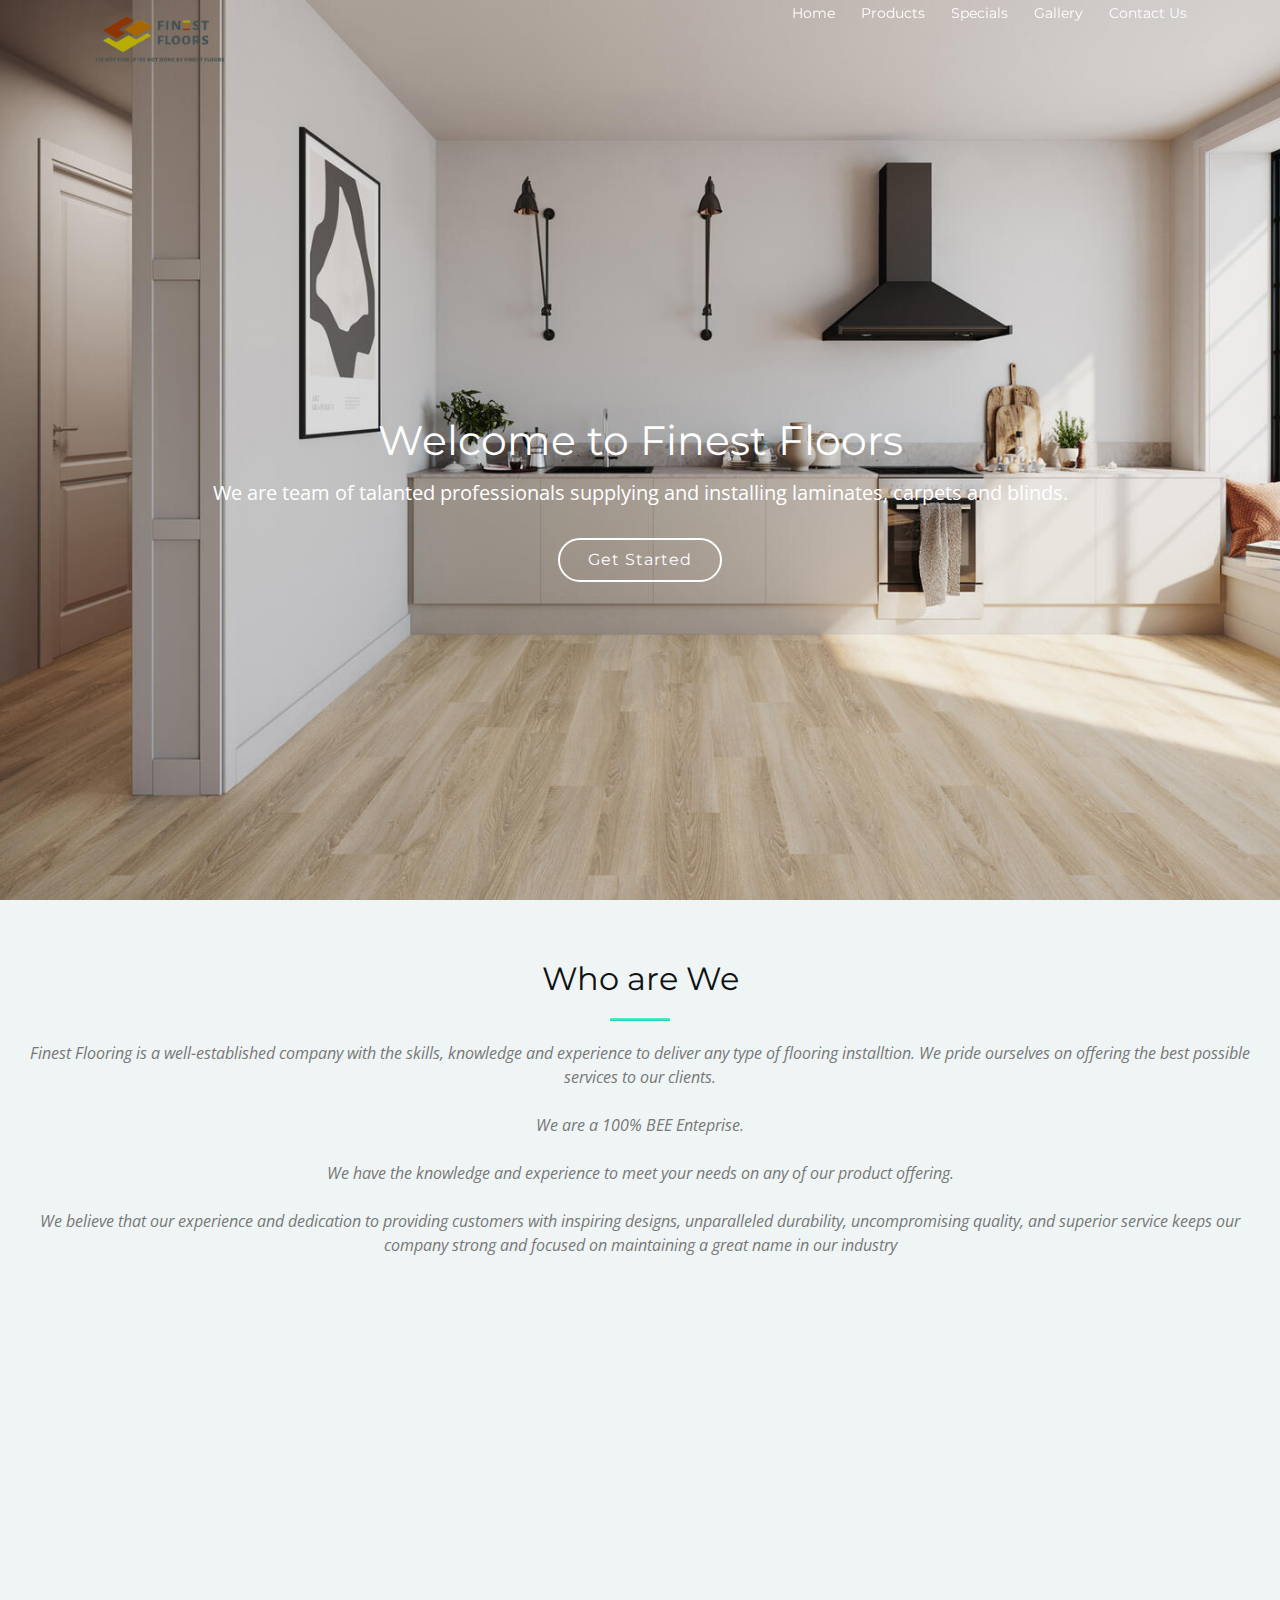
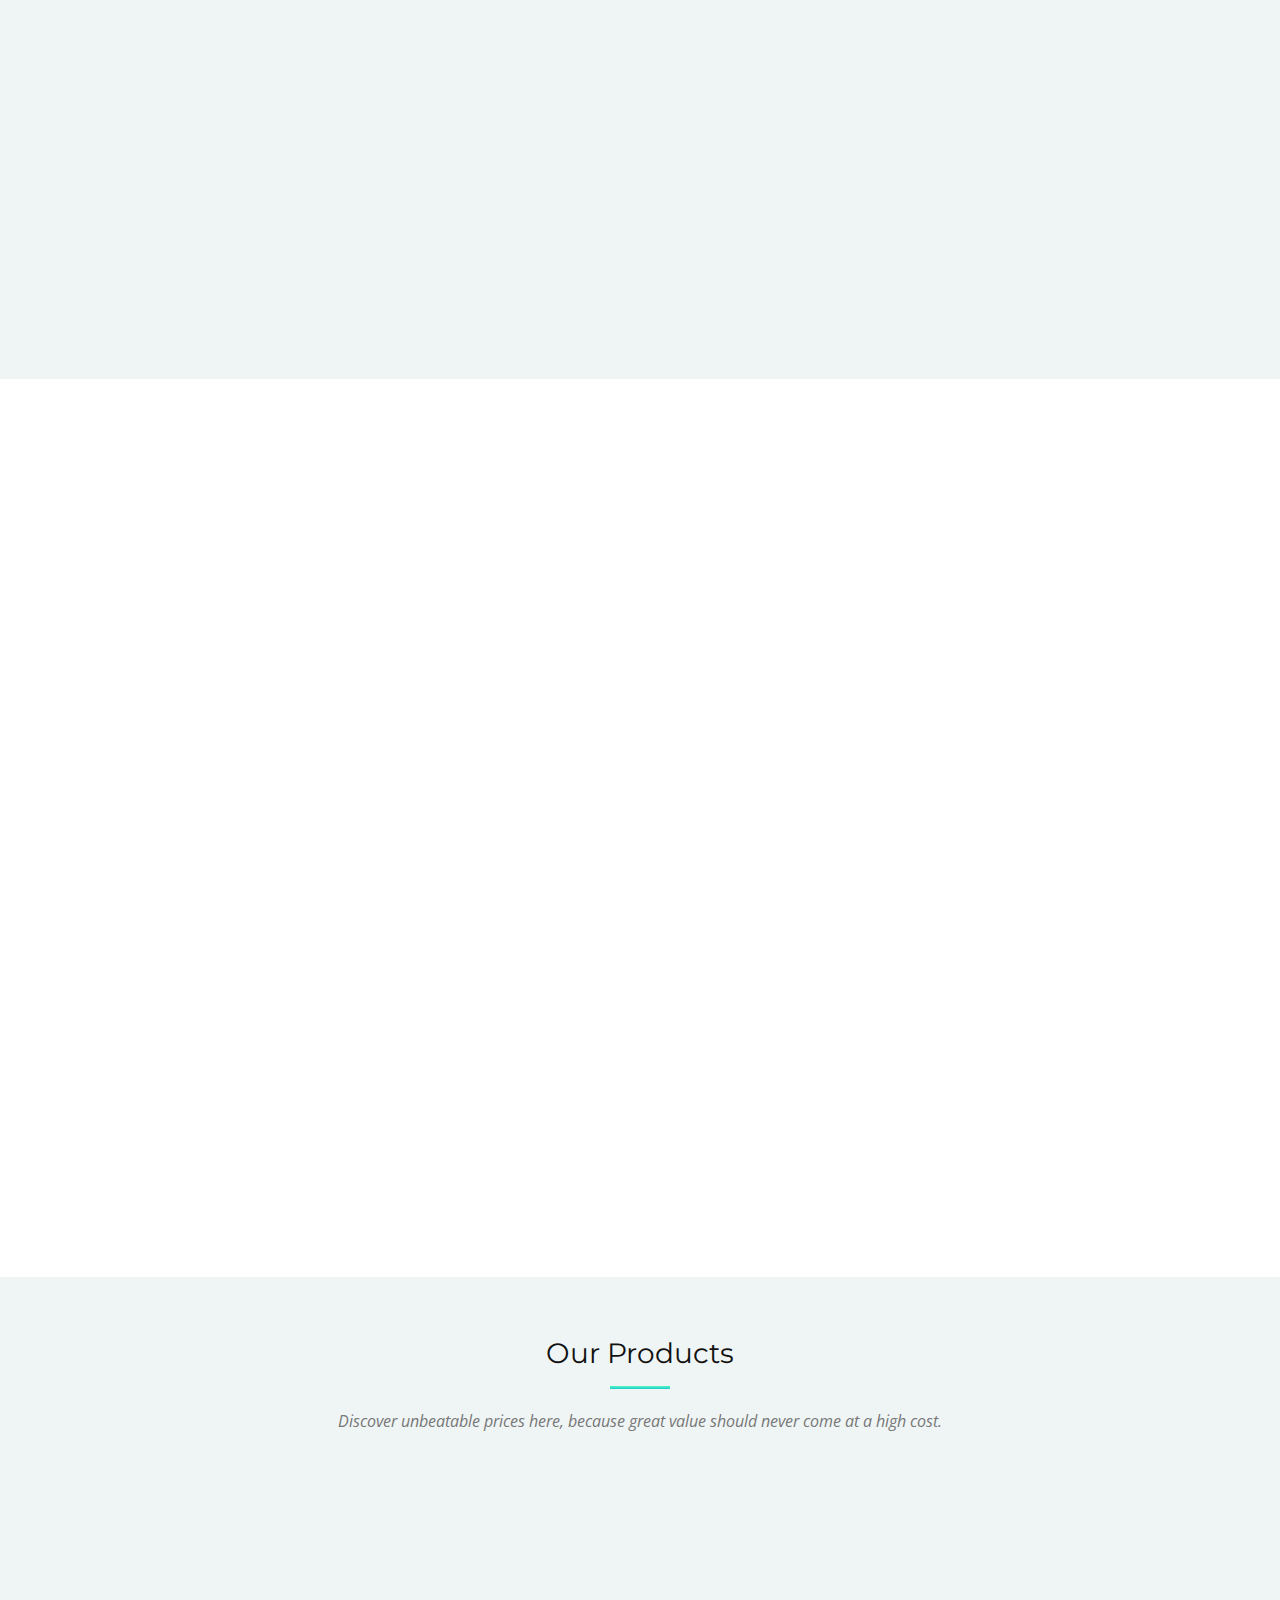
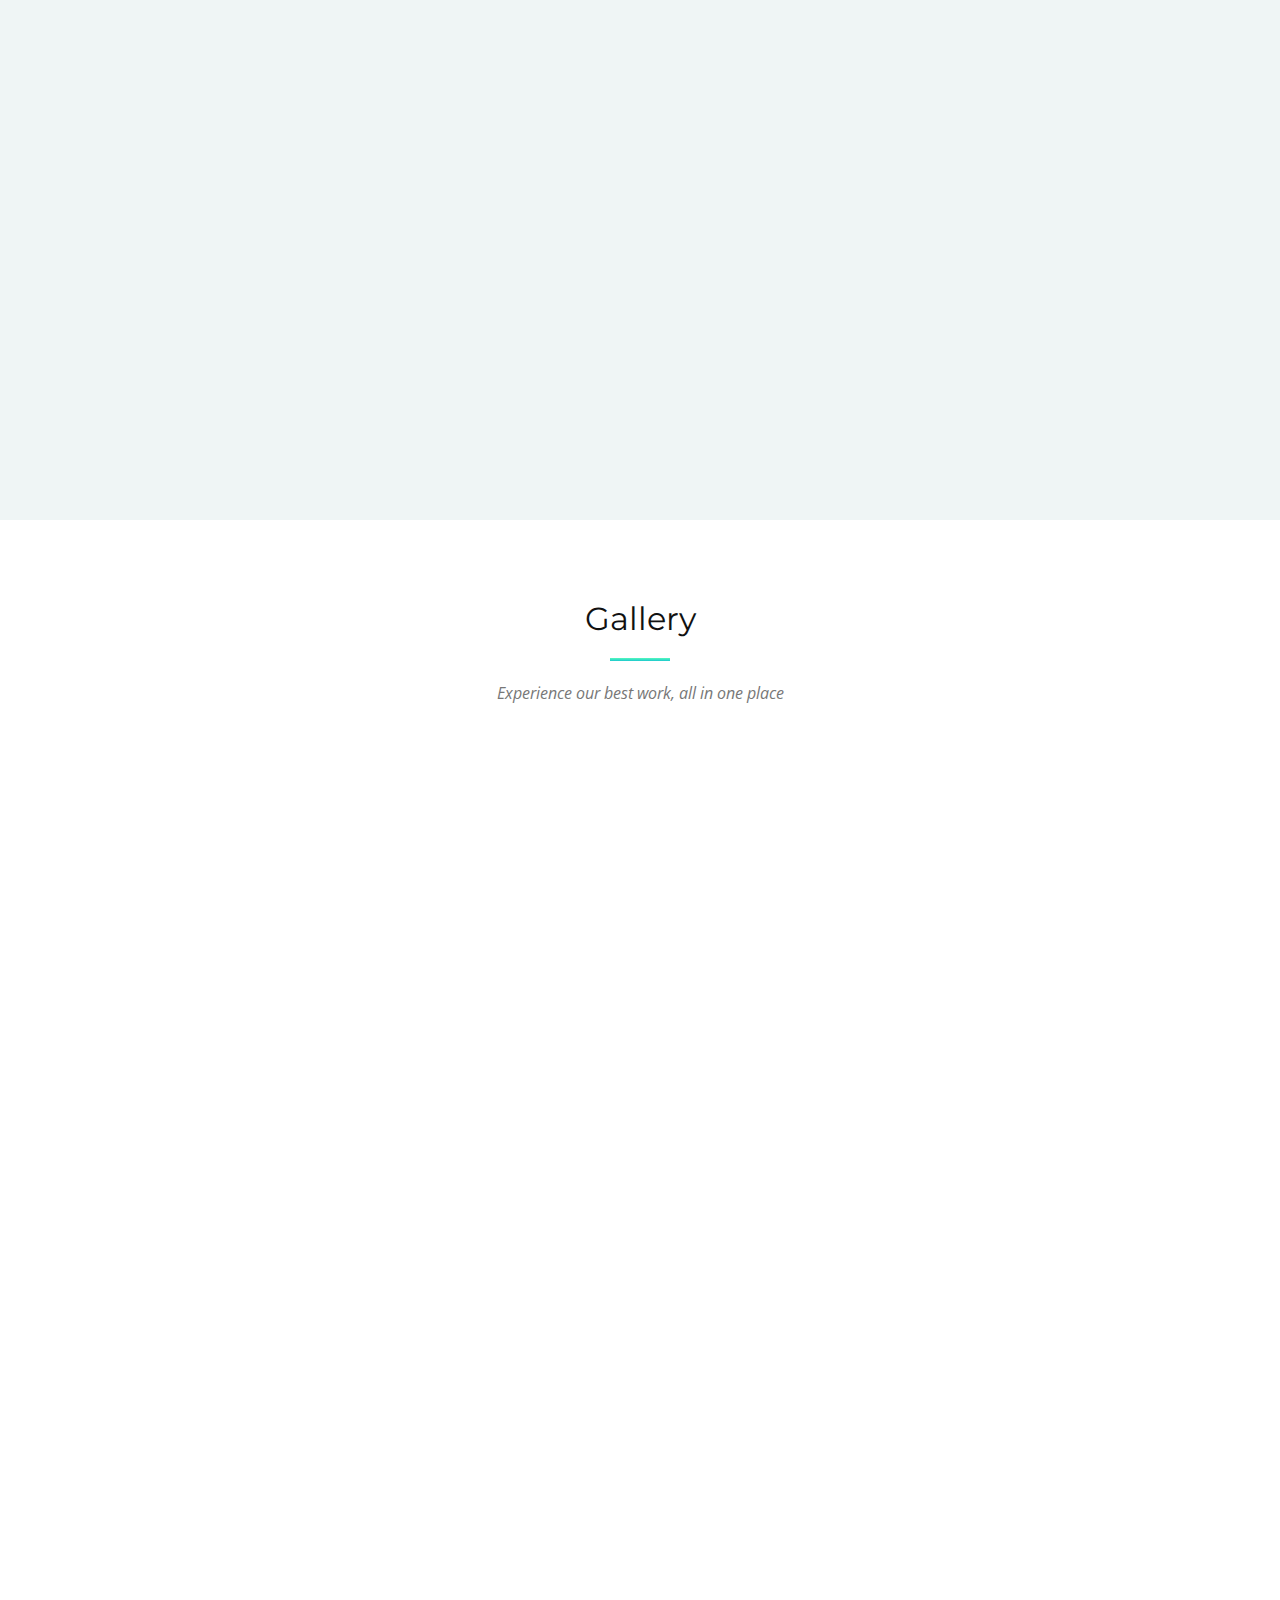
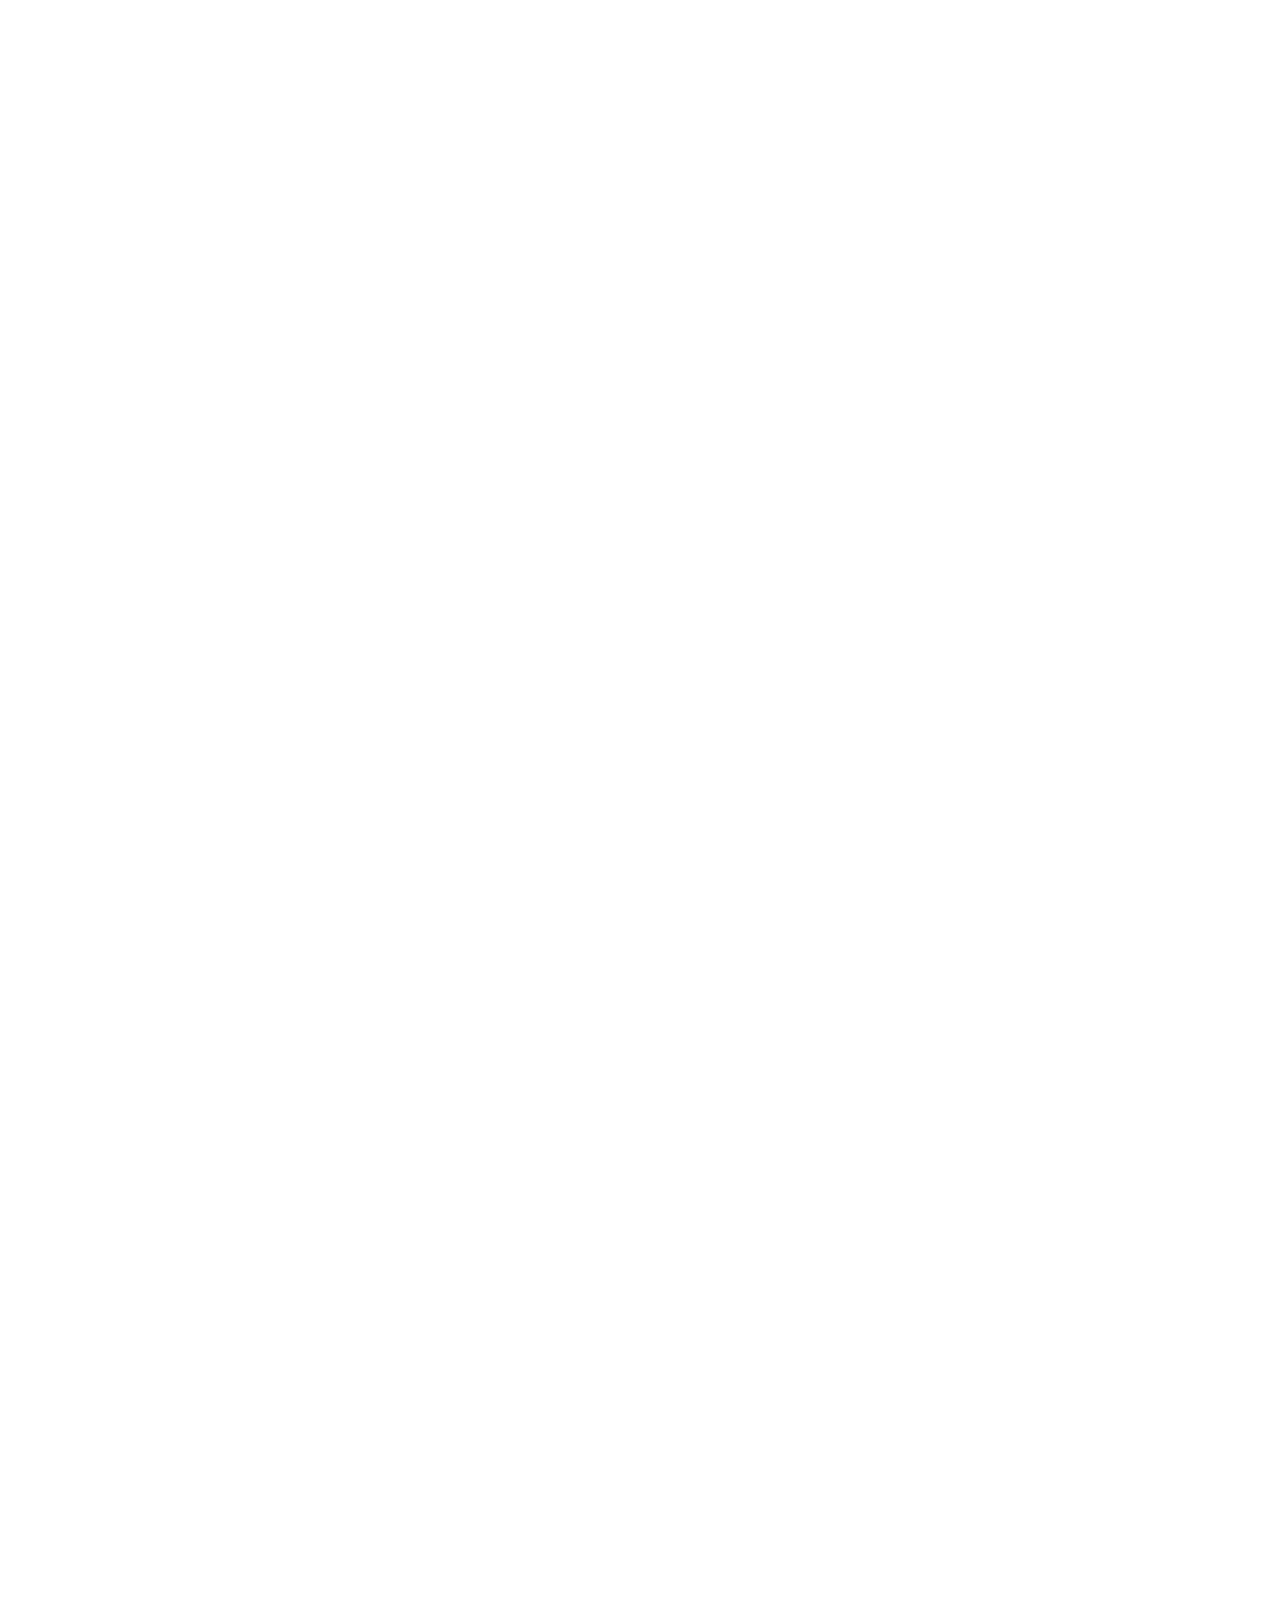
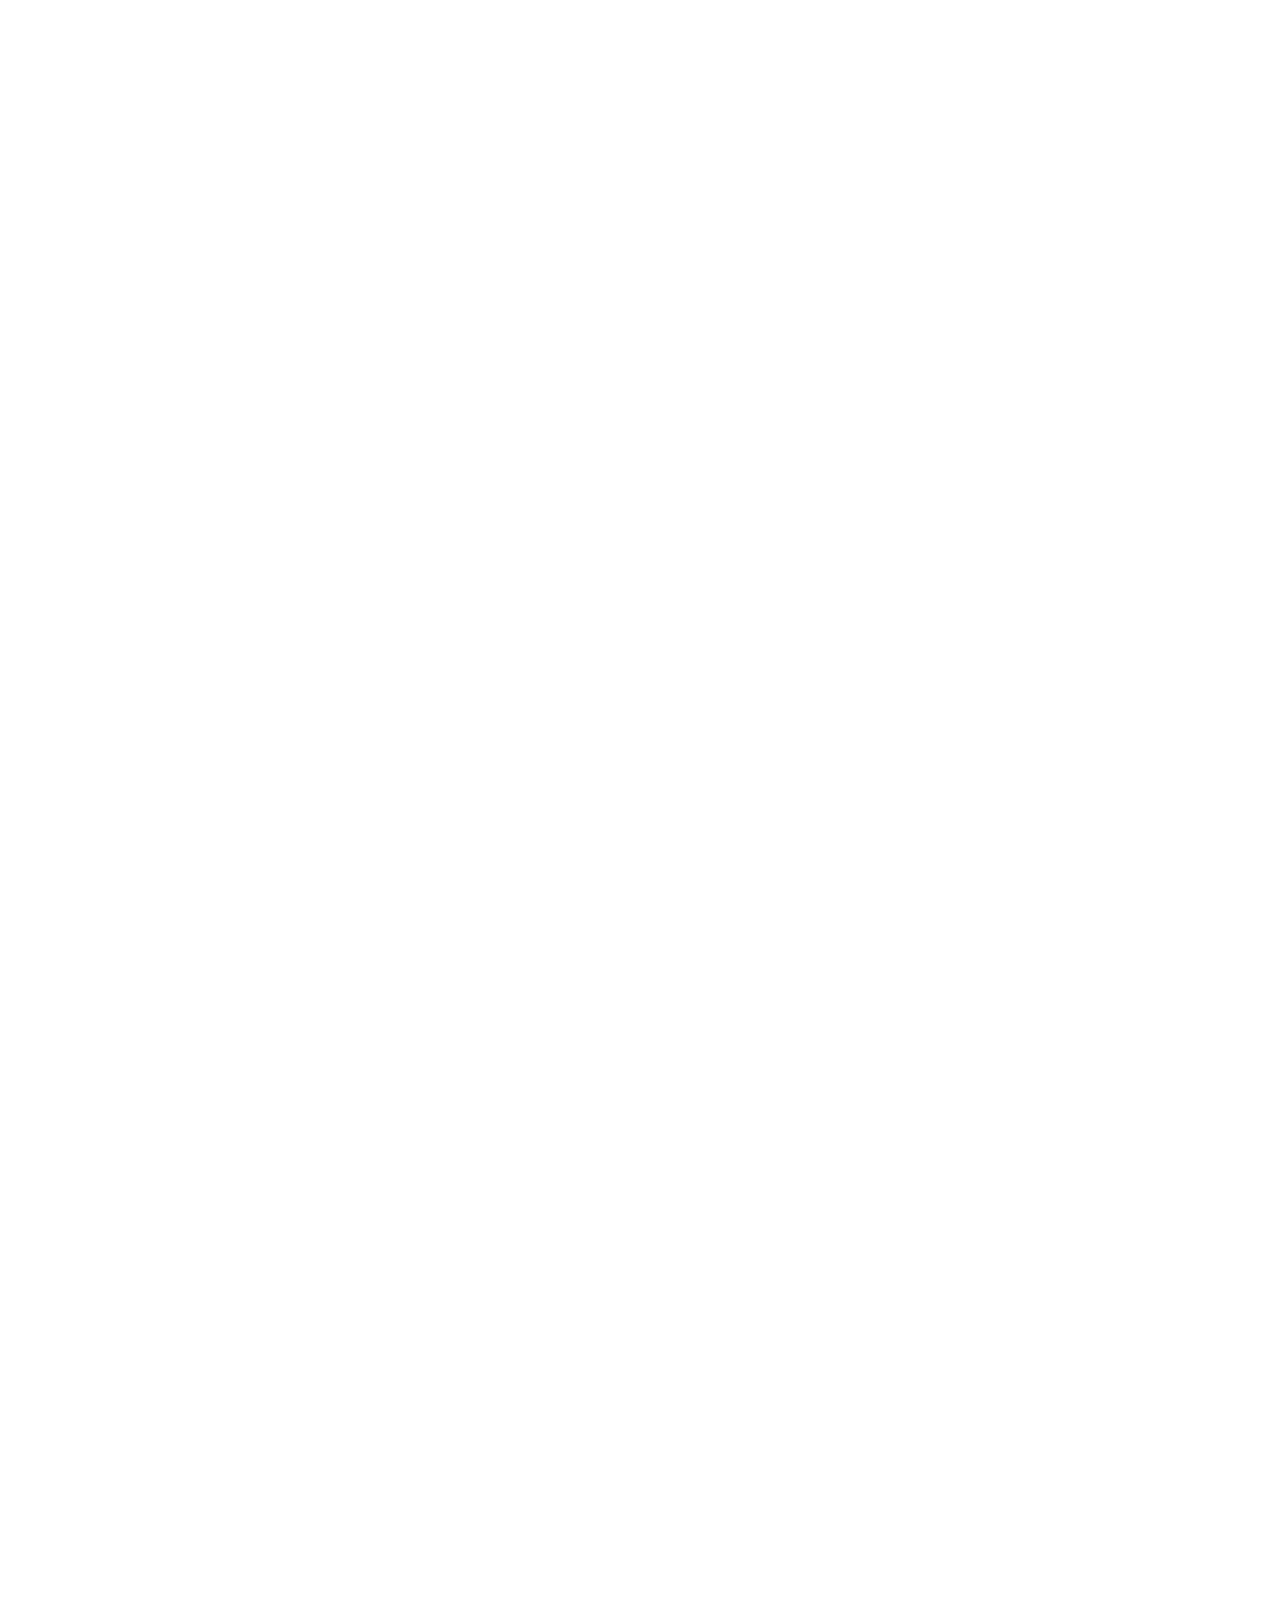
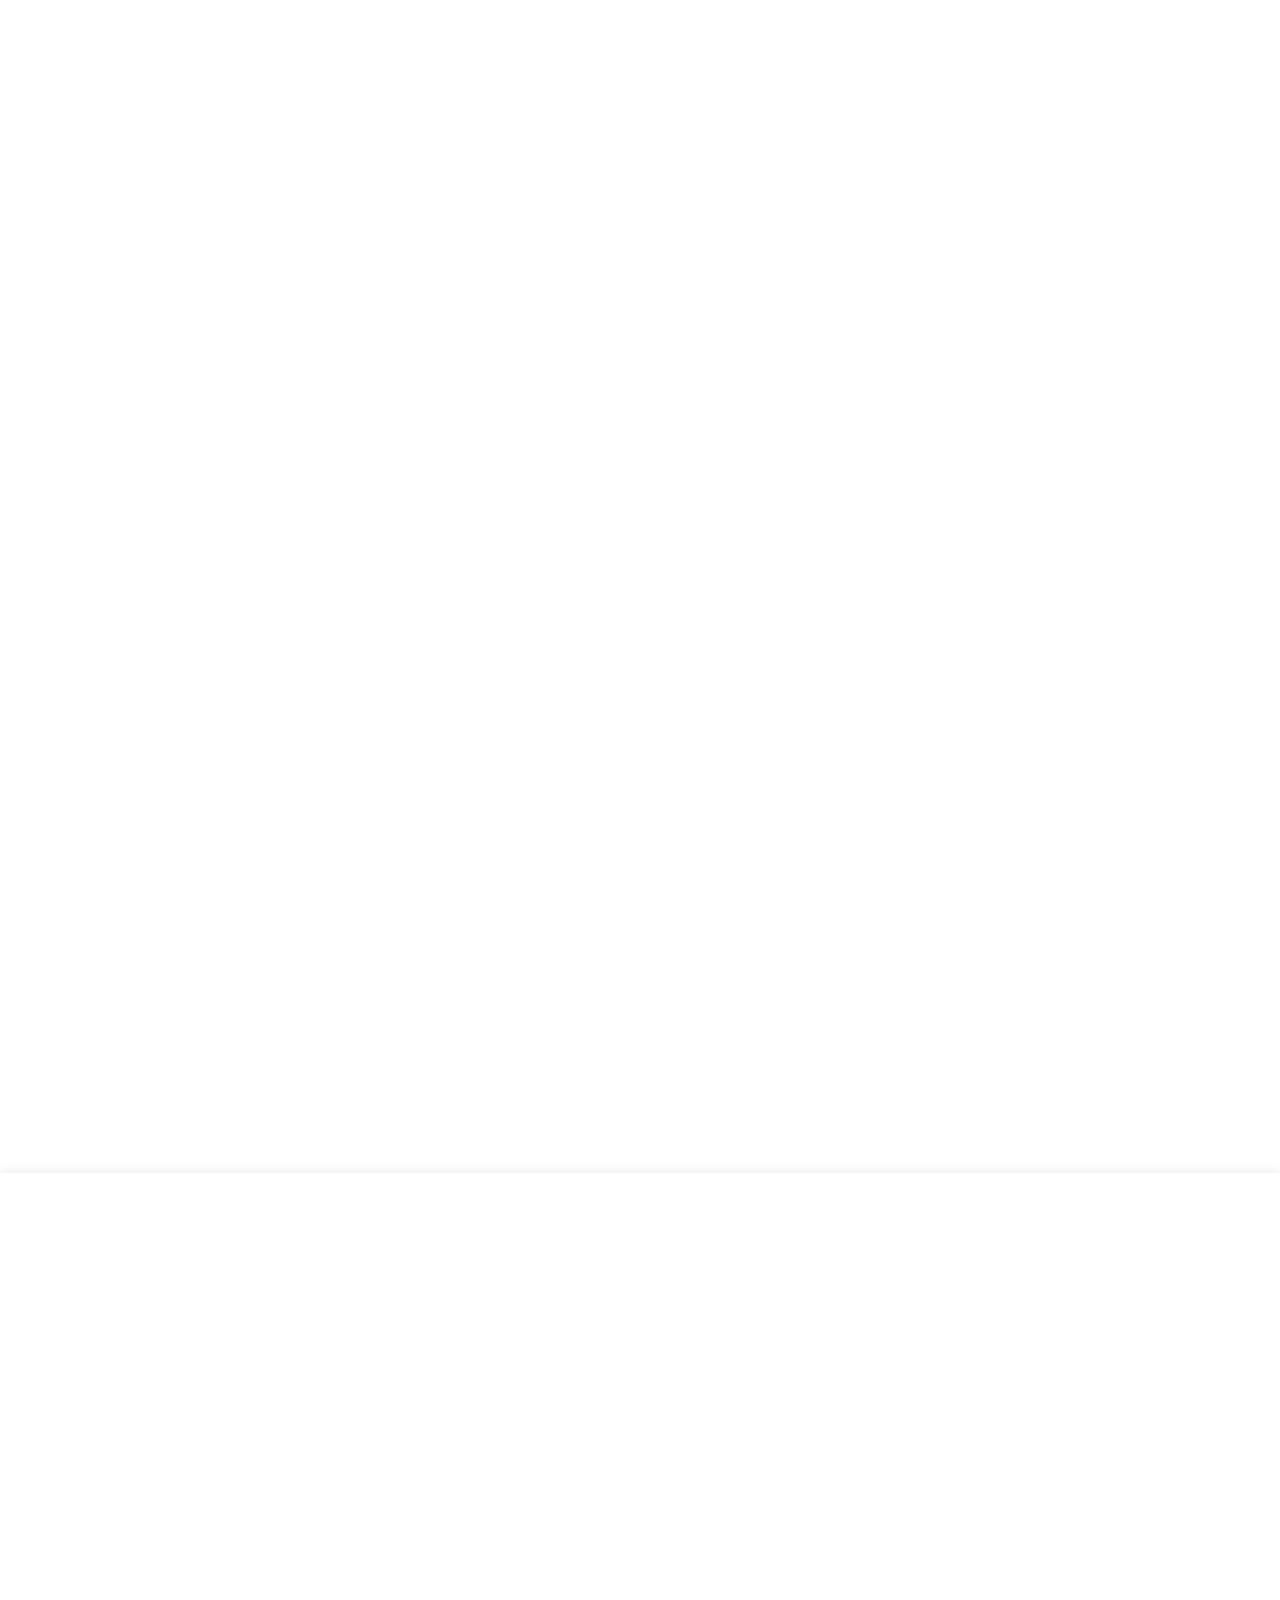
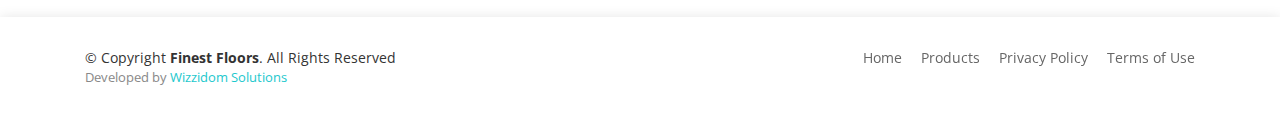
==== commit a543a7d0: "Fixing spelling prices" ====
--- a/index.html
+++ b/index.html
@@ -664,14 +664,6 @@
             </div>
           </div>
 
-          <div class="col-lg-4 col-md-6">
-            <div class="gallery-item wow fadeInUp">
-              <a href="#" class="gallery-popup">
-                <a href="#">   <img src="gallery/5.jpg" alt=""></a>
-                
-              </a>
-            </div>
-          </div>
 
           <div class="col-lg-4 col-md-6">
             <div class="gallery-item wow fadeInUp">
@@ -752,7 +744,119 @@
                      </a>
             </div>
           </div>
-
+          <div class="col-lg-4 col-md-6">
+            <div class="gallery-item wow fadeInUp">
+              <a href="#" class="gallery-popup">
+                <a href="#">   <img src="gallery/16.jpg" alt=""></a>
+                     </a>
+            </div>
+          </div>
+          <div class="col-lg-4 col-md-6">
+            <div class="gallery-item wow fadeInUp">
+              <a href="#" class="gallery-popup">
+                <a href="#">   <img src="gallery/17.jpg" alt=""></a>
+                     </a>
+            </div>
+          </div>
+          <div class="col-lg-4 col-md-6">
+            <div class="gallery-item wow fadeInUp">
+              <a href="#" class="gallery-popup">
+                <a href="#">   <img src="gallery/18.jpg" alt=""></a>
+                     </a>
+            </div>
+          </div>
+          <div class="col-lg-4 col-md-6">
+            <div class="gallery-item wow fadeInUp">
+              <a href="#" class="gallery-popup">
+                <a href="#">   <img src="gallery/19.jpg" alt=""></a>
+                     </a>
+            </div>
+          </div>
+          <div class="col-lg-4 col-md-6">
+            <div class="gallery-item wow fadeInUp">
+              <a href="#" class="gallery-popup">
+                <a href="#">   <img src="gallery/20.jpg" alt=""></a>
+                     </a>
+            </div>
+          </div>
+          <div class="col-lg-4 col-md-6">
+            <div class="gallery-item wow fadeInUp">
+              <a href="#" class="gallery-popup">
+                <a href="#">   <img src="gallery/29.jpg" alt=""></a>
+                     </a>
+            </div>
+          </div>
+          <div class="col-lg-4 col-md-6">
+            <div class="gallery-item wow fadeInUp">
+              <a href="#" class="gallery-popup">
+                <a href="#">   <img src="gallery/21.jpg" alt=""></a>
+                     </a>
+            </div>
+          </div>
+
+          <div class="col-lg-4 col-md-6">
+            <div class="gallery-item wow fadeInUp">
+              <a href="#" class="gallery-popup">
+                <a href="#">   <img src="gallery/22.jpg" alt=""></a>
+                     </a>
+            </div>
+          </div>
+          <div class="col-lg-4 col-md-6">
+            <div class="gallery-item wow fadeInUp">
+              <a href="#" class="gallery-popup">
+                <a href="#">   <img src="gallery/23.jpg" alt=""></a>
+                     </a>
+            </div>
+          </div>
+          <div class="col-lg-4 col-md-6">
+            <div class="gallery-item wow fadeInUp">
+              <a href="#" class="gallery-popup">
+                <a href="#">   <img src="gallery/24.jpg" alt=""></a>
+                     </a>
+            </div>
+          </div>
+          <div class="col-lg-4 col-md-6">
+            <div class="gallery-item wow fadeInUp">
+              <a href="#" class="gallery-popup">
+                <a href="#">   <img src="gallery/25.jpg" alt=""></a>
+                     </a>
+            </div>
+          </div>
+          <div class="col-lg-4 col-md-6">
+            <div class="gallery-item wow fadeInUp">
+              <a href="#" class="gallery-popup">
+                <a href="#">   <img src="gallery/26.jpg" alt=""></a>
+                     </a>
+            </div>
+          </div>
+          <div class="col-lg-4 col-md-6">
+            <div class="gallery-item wow fadeInUp">
+              <a href="#" class="gallery-popup">
+                <a href="#">   <img src="gallery/27.jpg" alt=""></a>
+                     </a>
+            </div>
+          </div>
+          <div class="col-lg-4 col-md-6">
+            <div class="gallery-item wow fadeInUp">
+              <a href="#" class="gallery-popup">
+                <a href="#">   <img src="gallery/28.jpg" alt=""></a>
+                     </a>
+            </div>
+          </div>
+          <div class="col-lg-4 col-md-6">
+            <div class="gallery-item wow fadeInUp">
+              <a href="#" class="gallery-popup">
+                <a href="#">   <img src="gallery/30.jpg" alt=""></a>
+                     </a>
+            </div>
+          </div>
+          <div class="col-lg-4 col-md-6">
+            <div class="gallery-item wow fadeInUp">
+              <a href="#" class="gallery-popup">
+                <a href="#">   <img src="gallery/31.jpg" alt=""></a>
+                     </a>
+            </div>
+          </div>
         </div>
 
       </div>
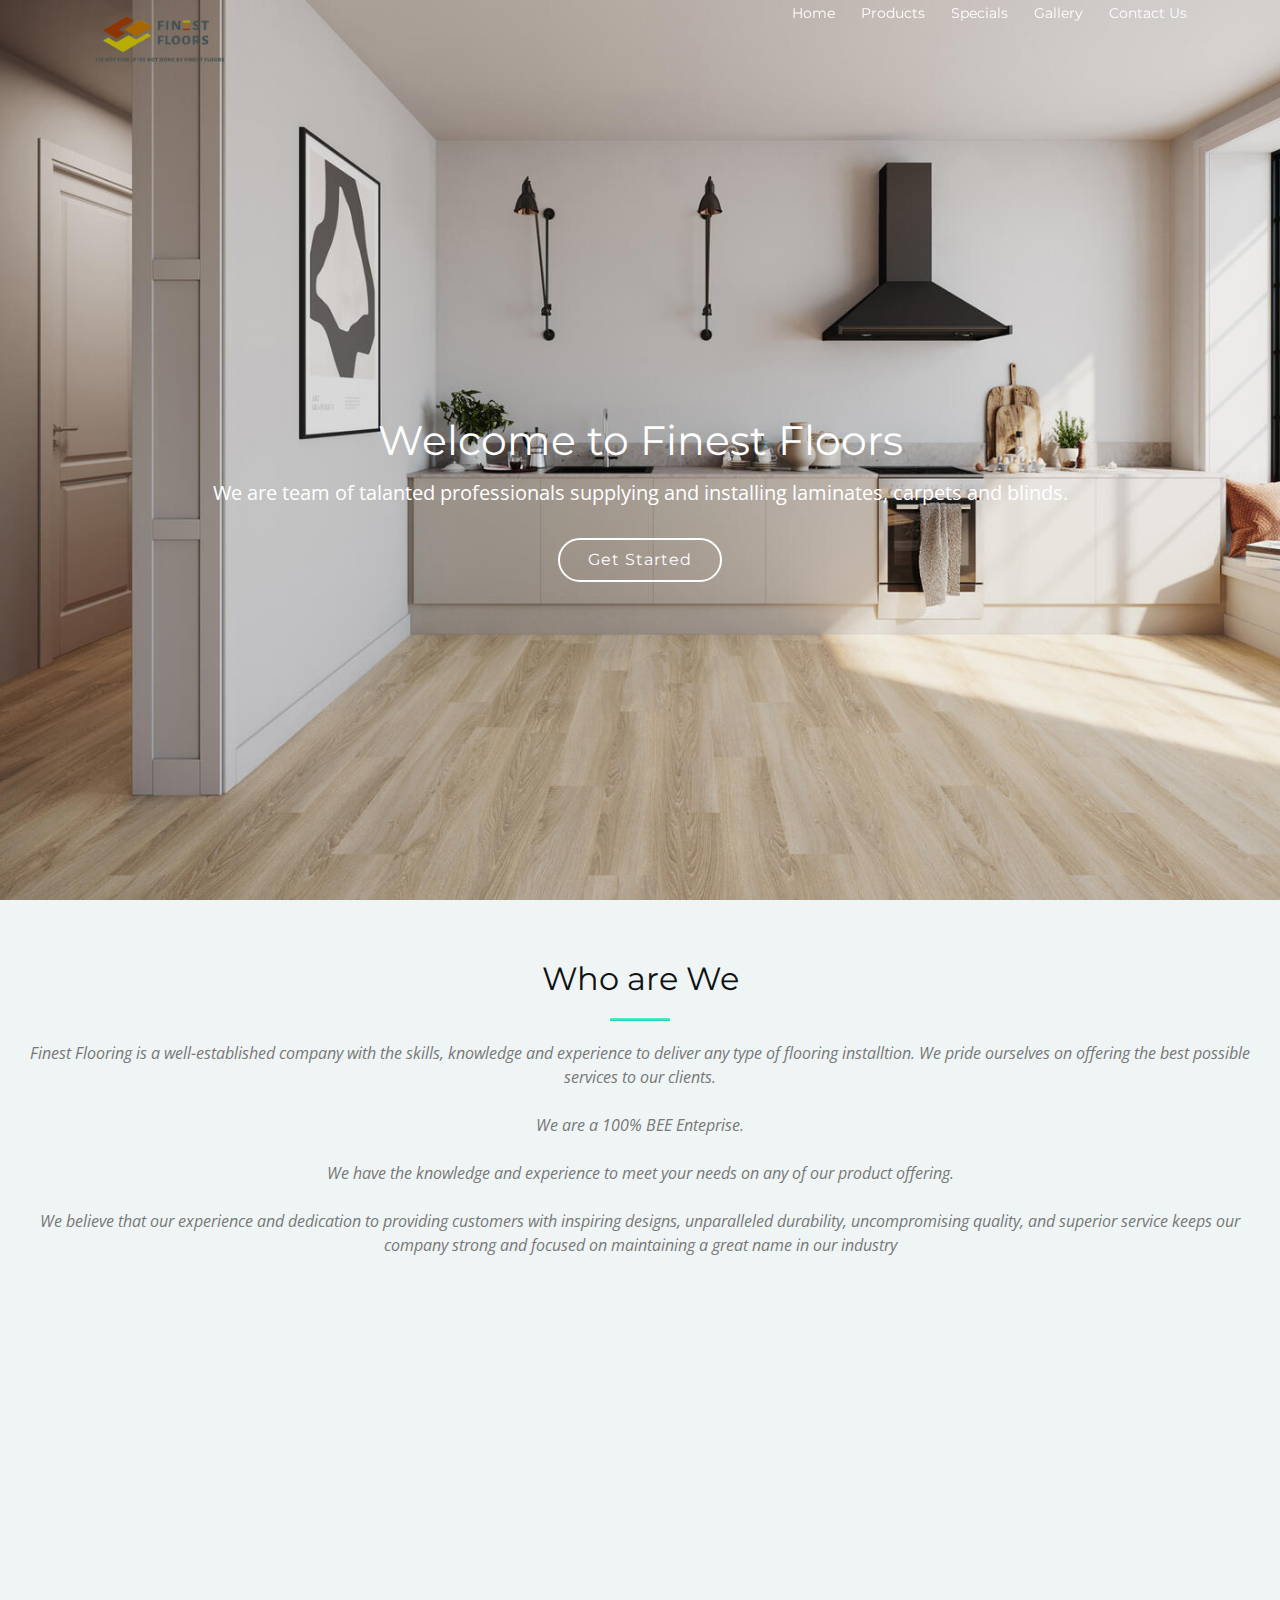
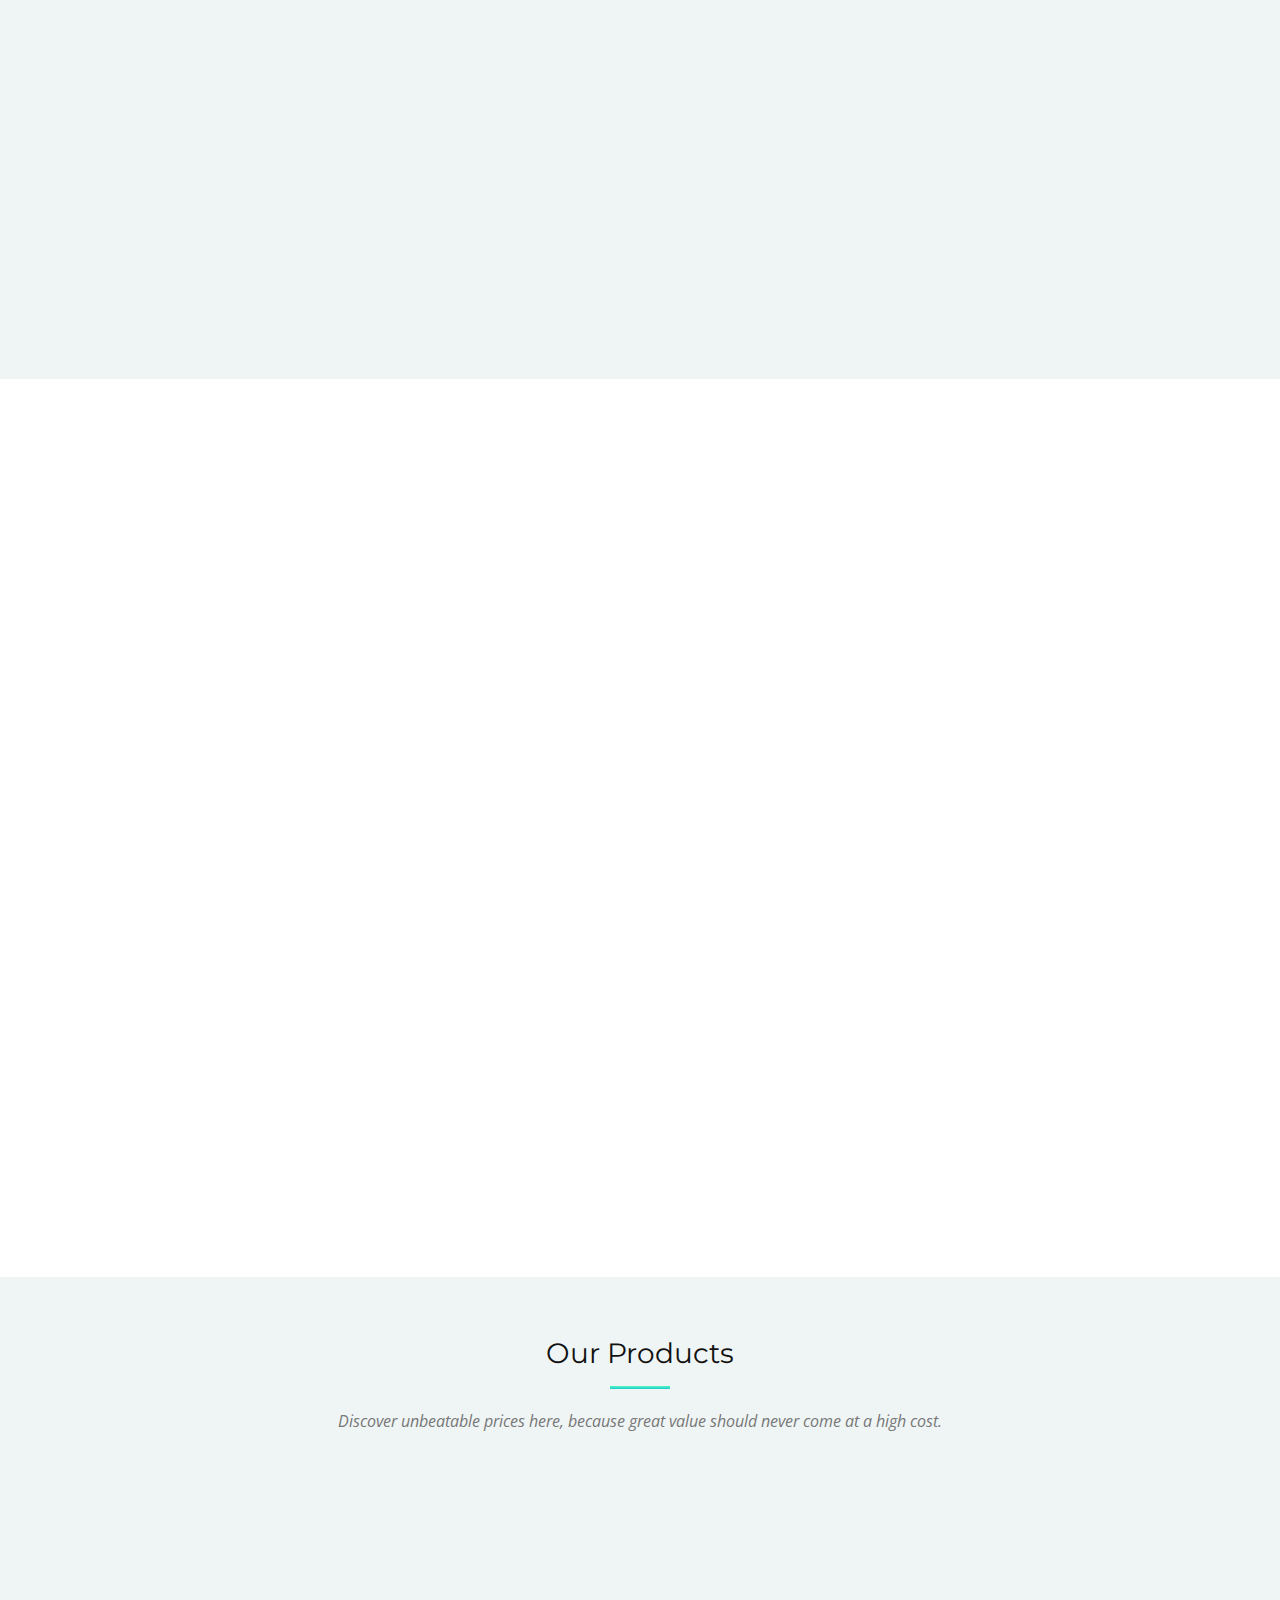
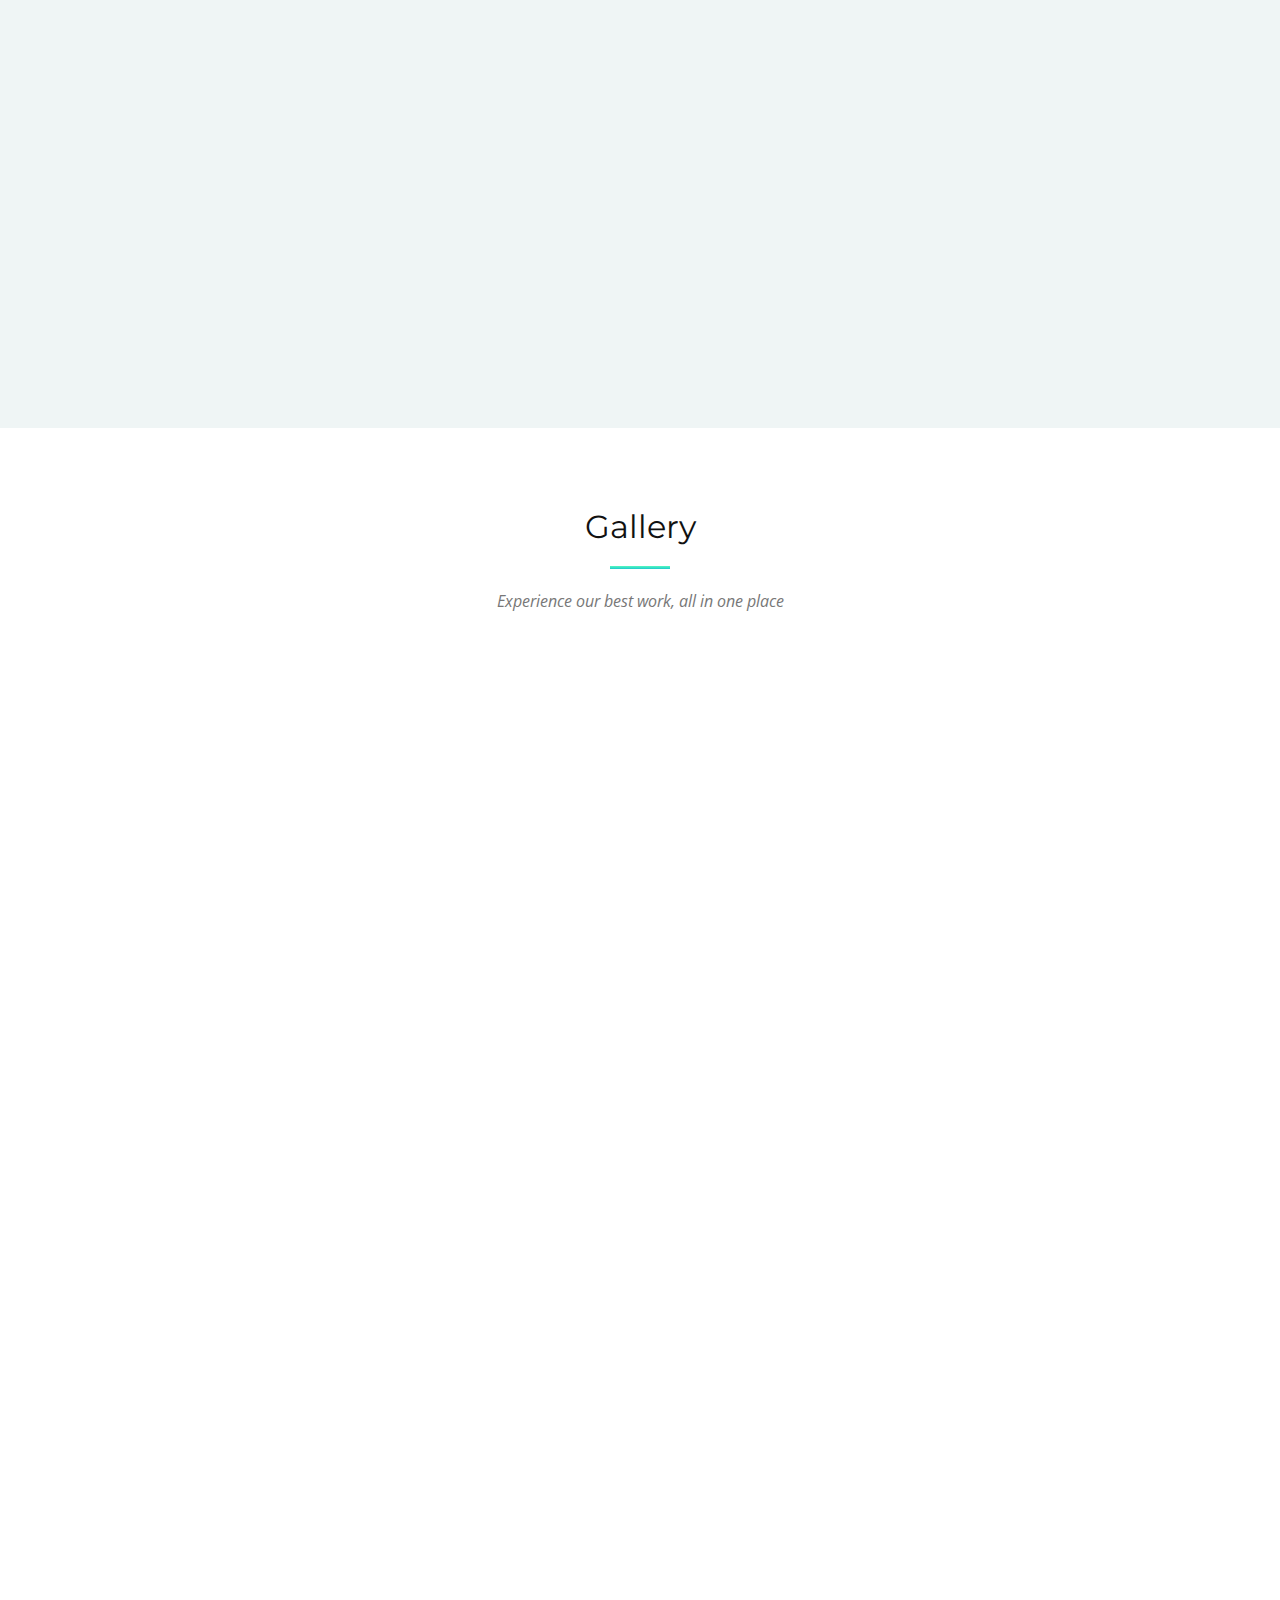
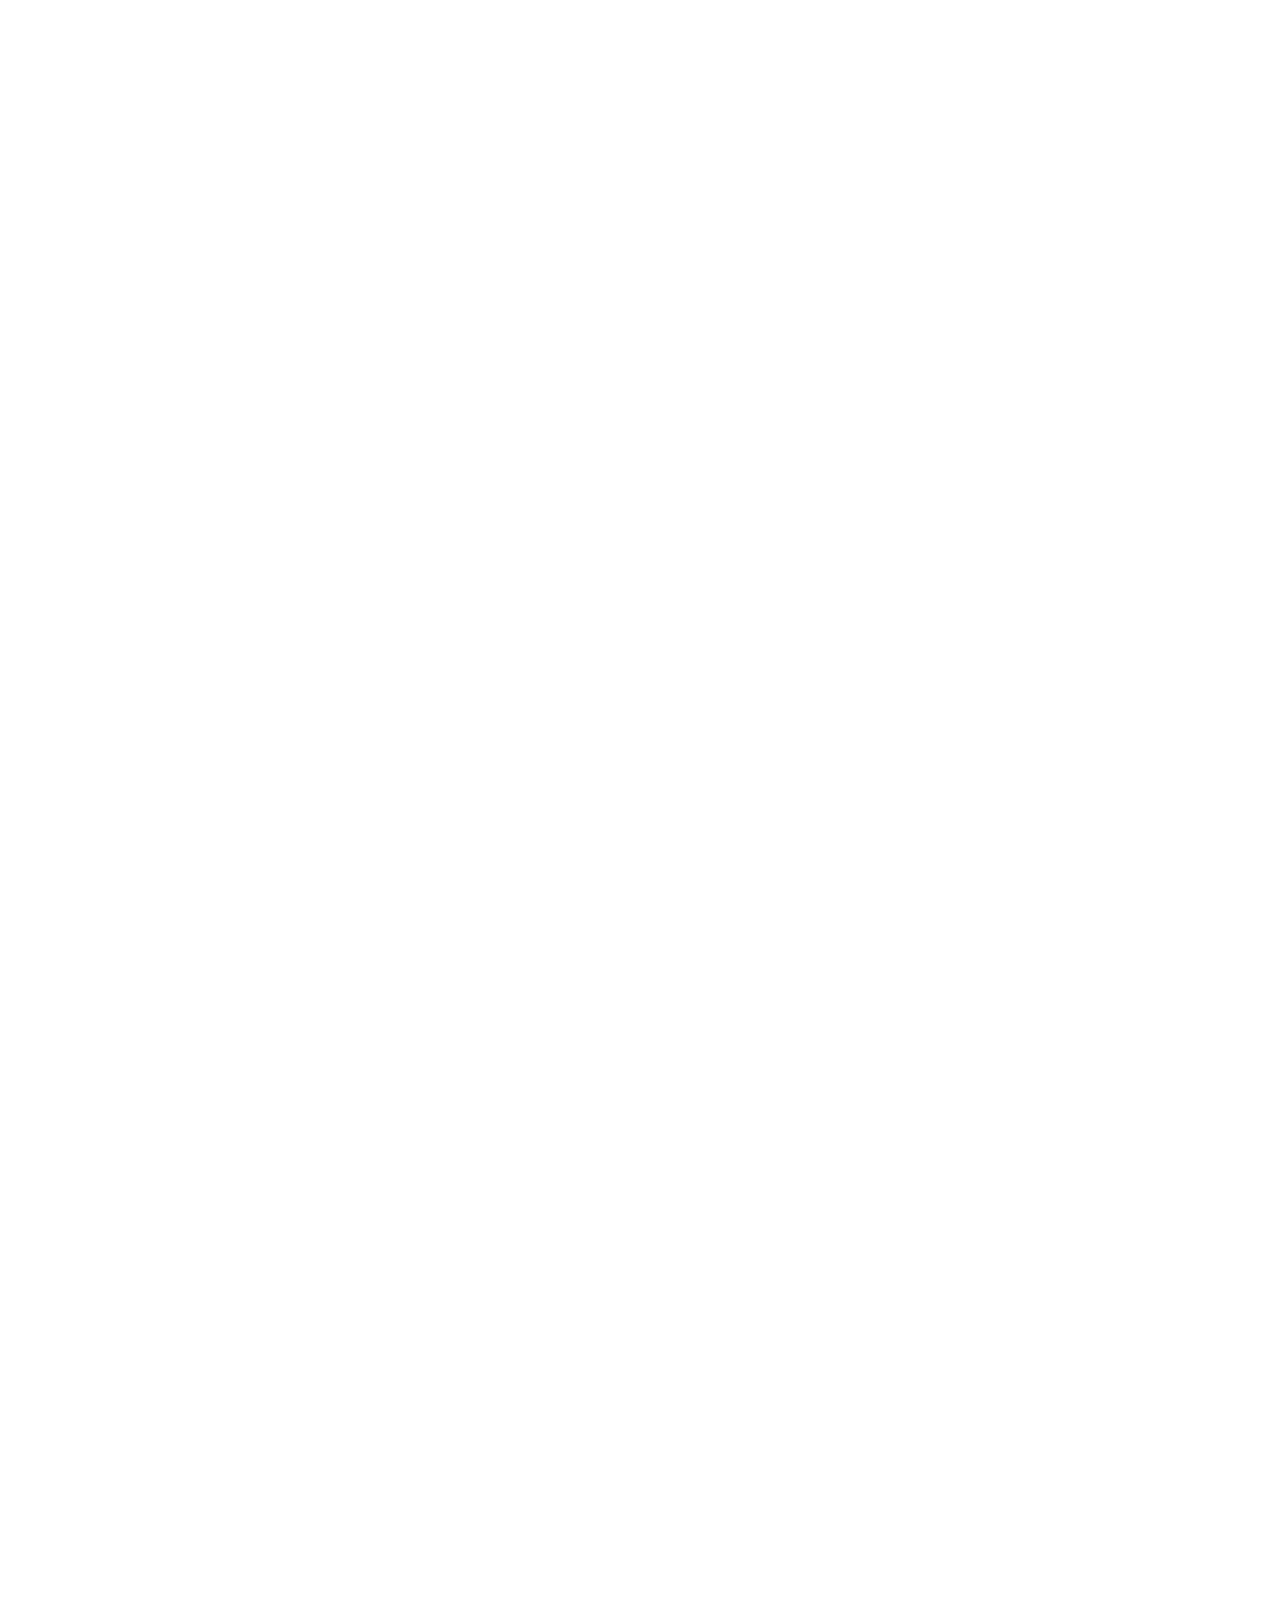
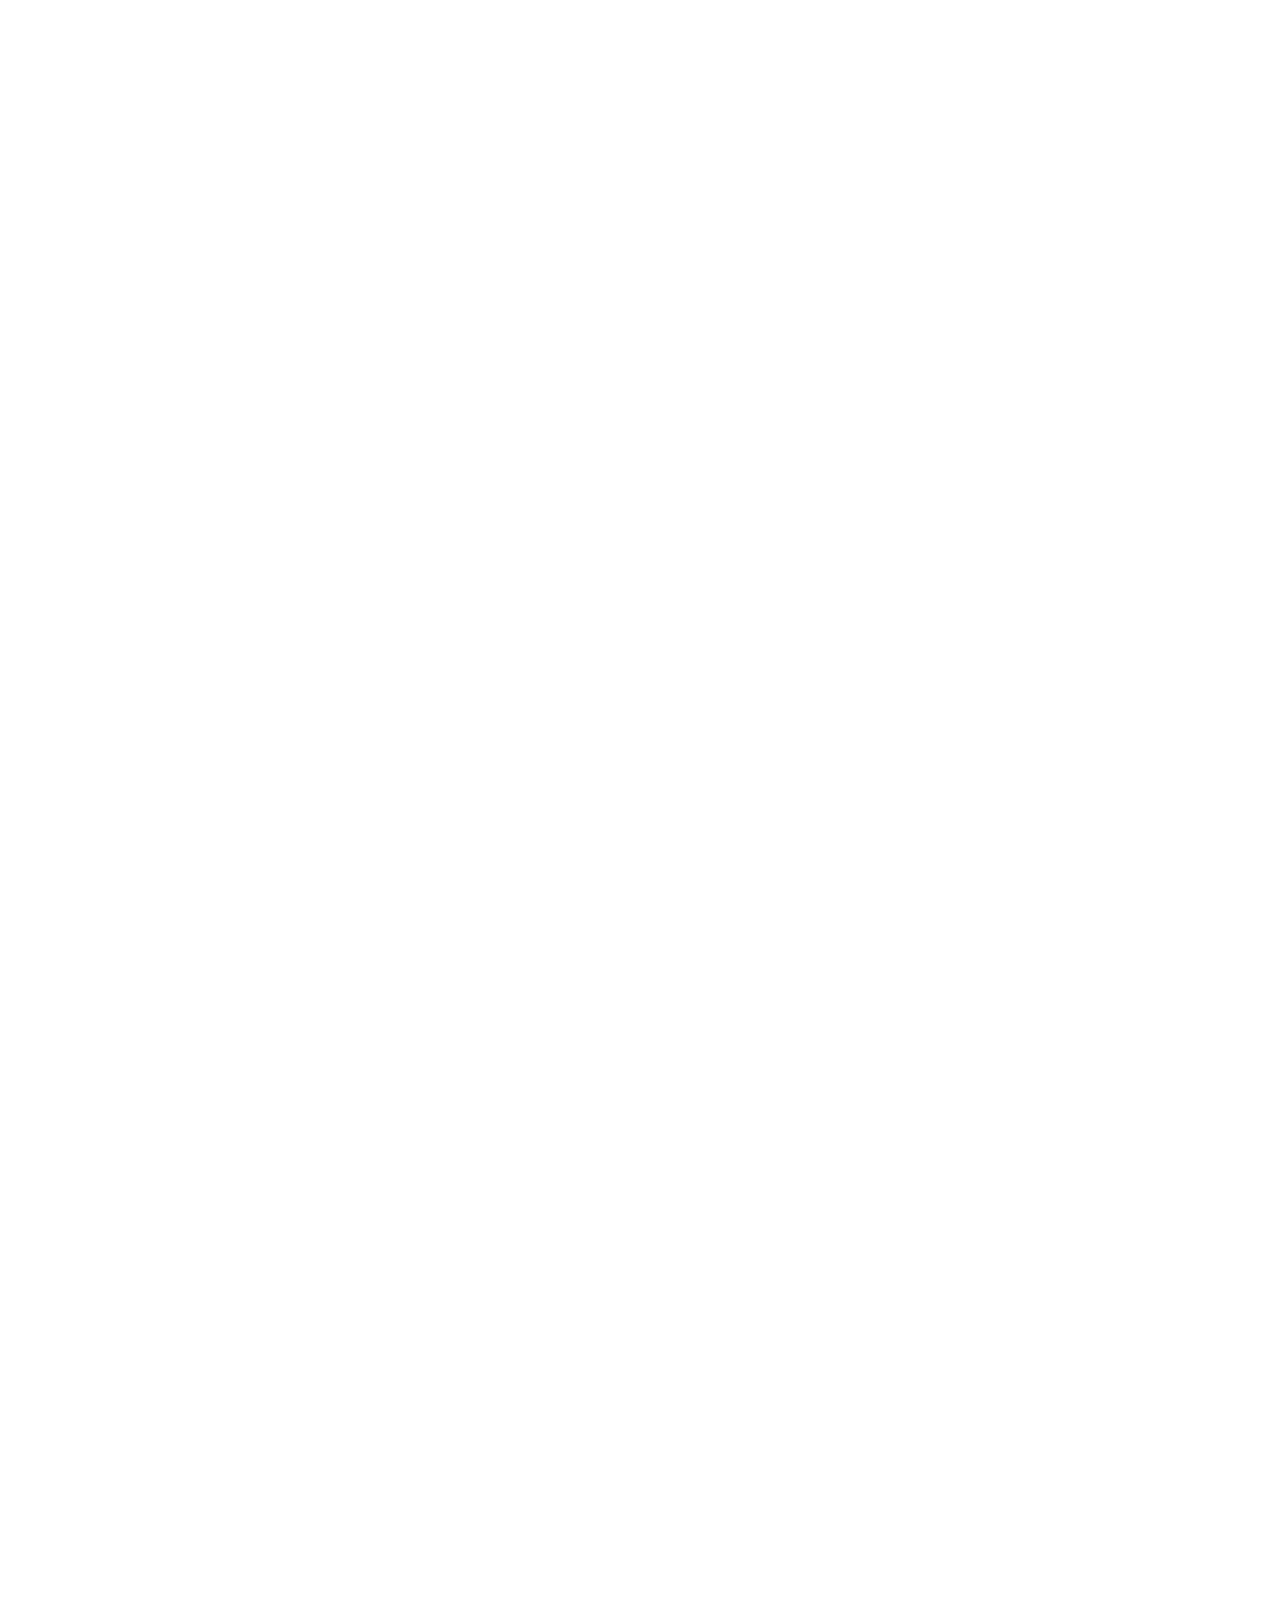
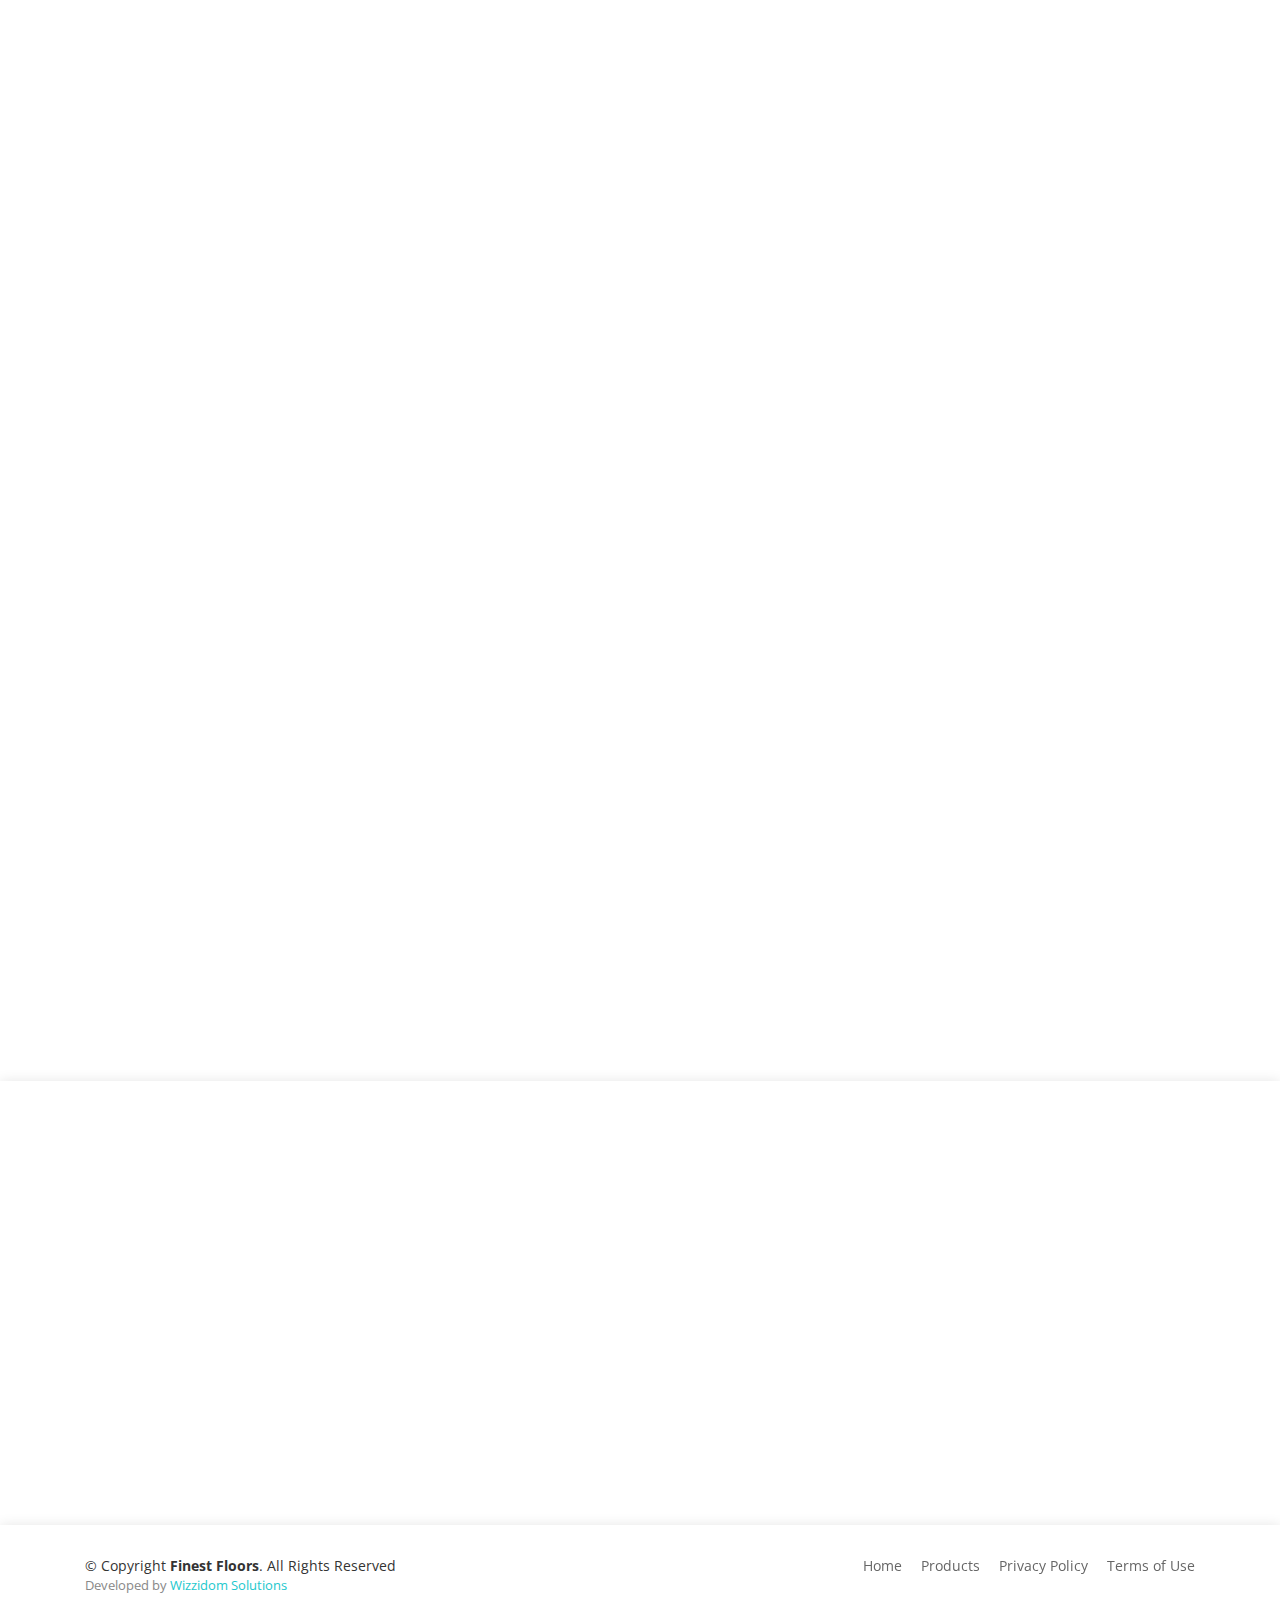
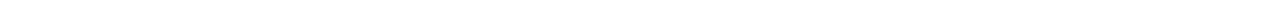
==== commit 95780bd3: "d" ====
--- a/index.html
+++ b/index.html
@@ -445,7 +445,7 @@
             <div class="col-lg-4 col-md-6">
               <div class="box wow fadeInLeft">
                <h1>Vinyl Flooring</h1>
-             <img src="Atlantis-Aqua-4v-Logo.webp" width="100%" alt="">
+             <img src="greentouch/lgo.png" width="100%" alt="">
 
            <br>
            <br>
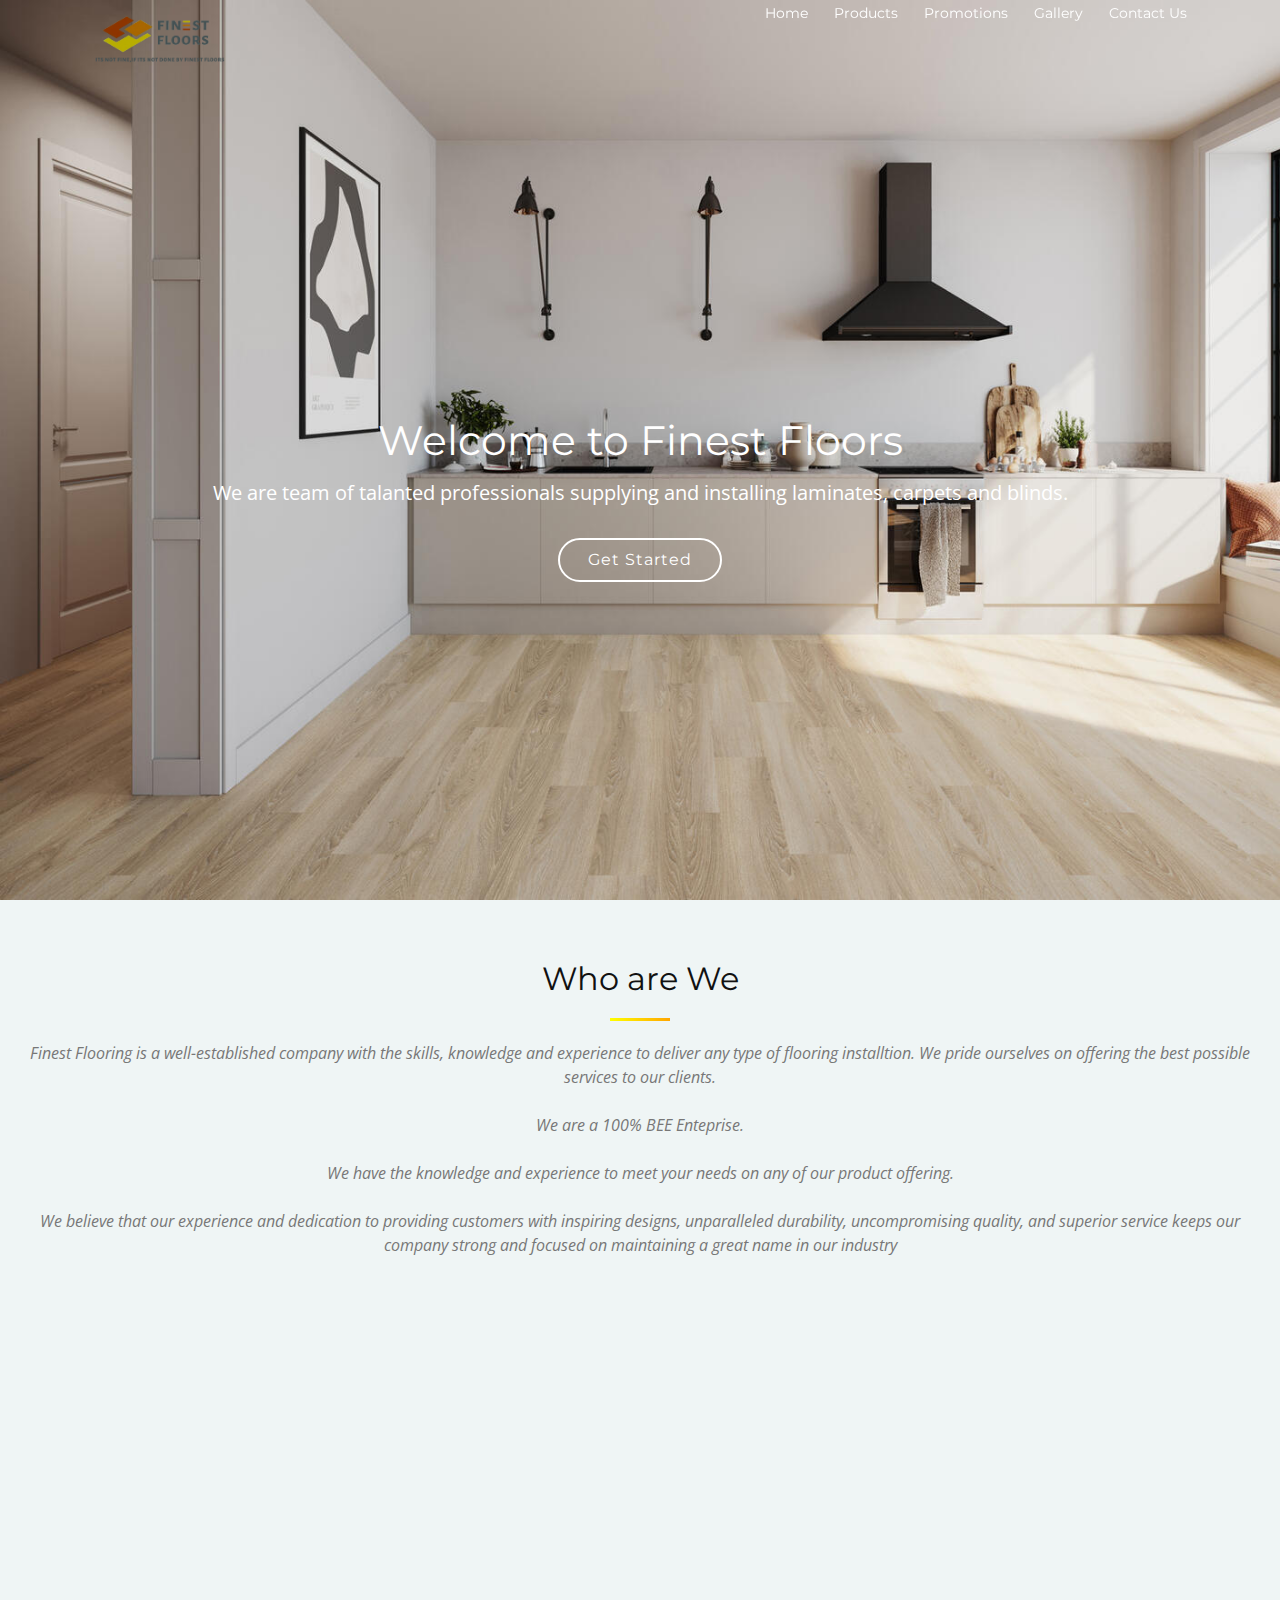
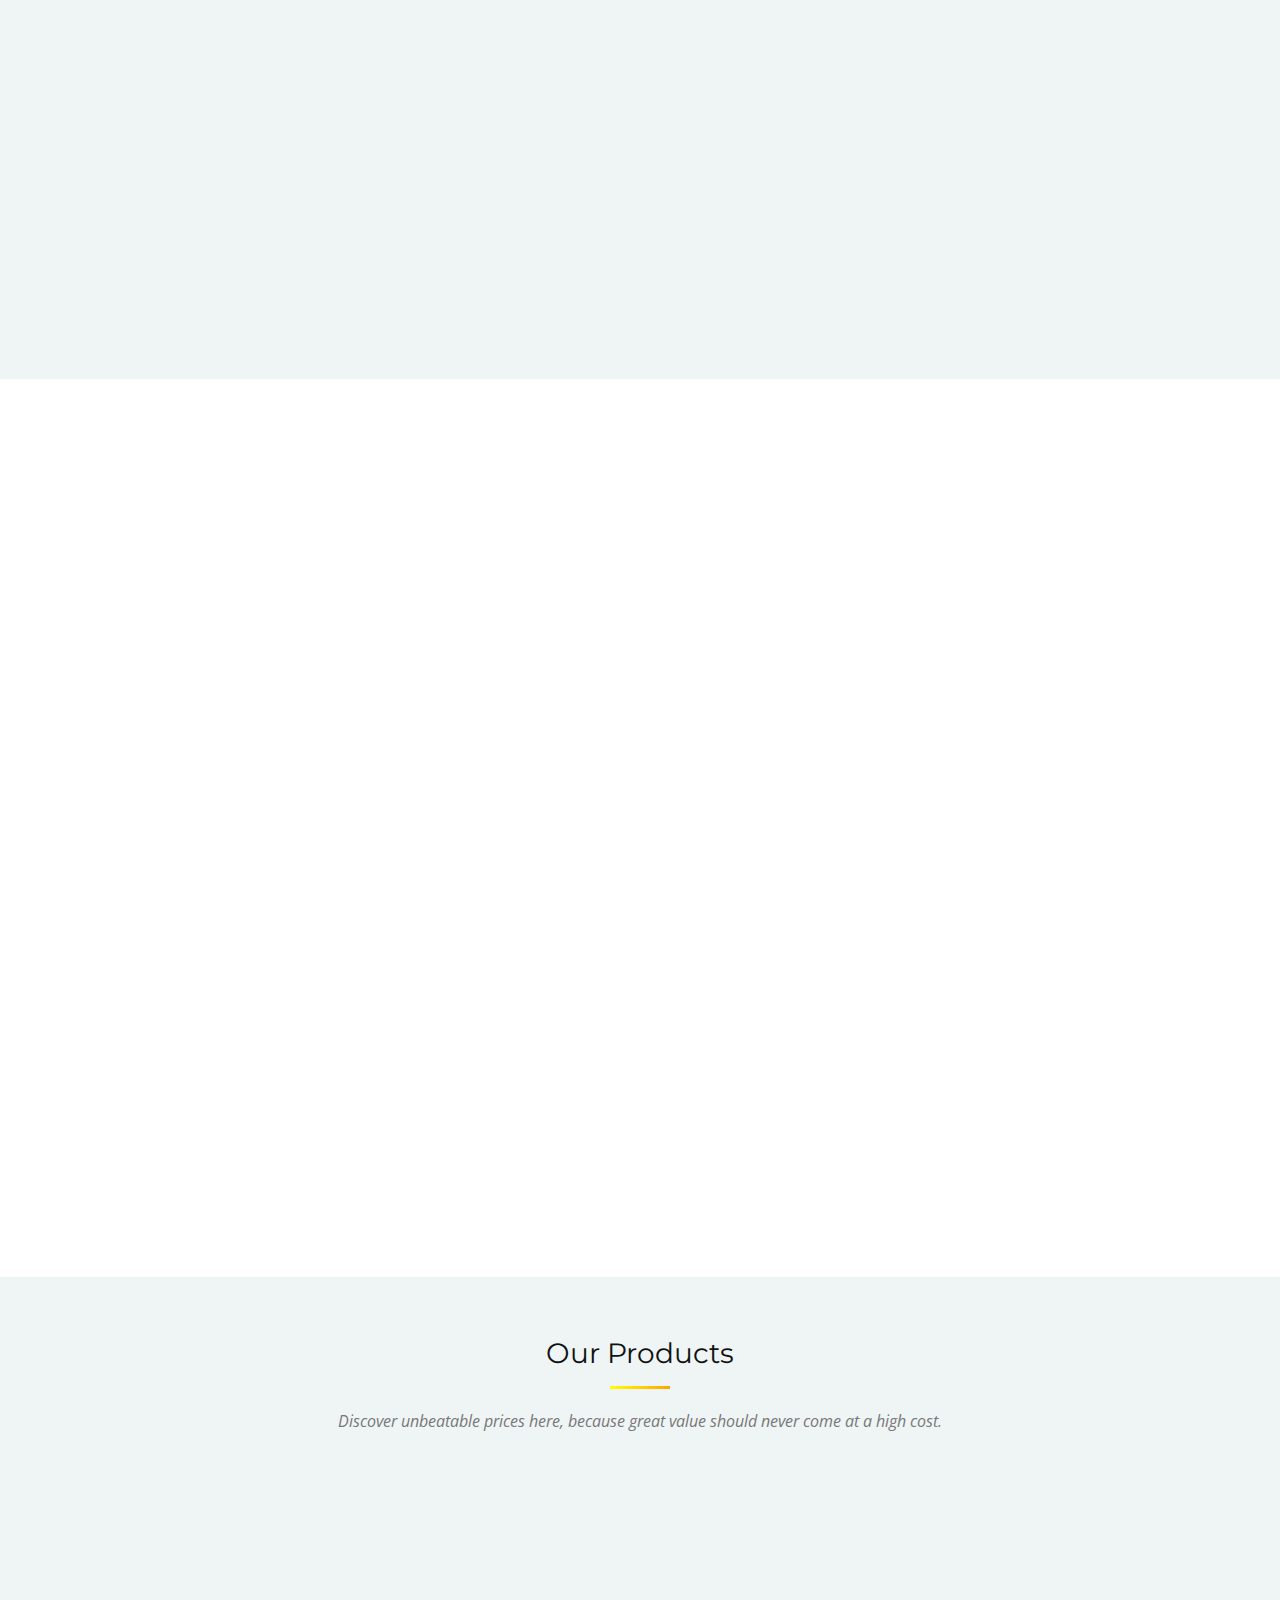
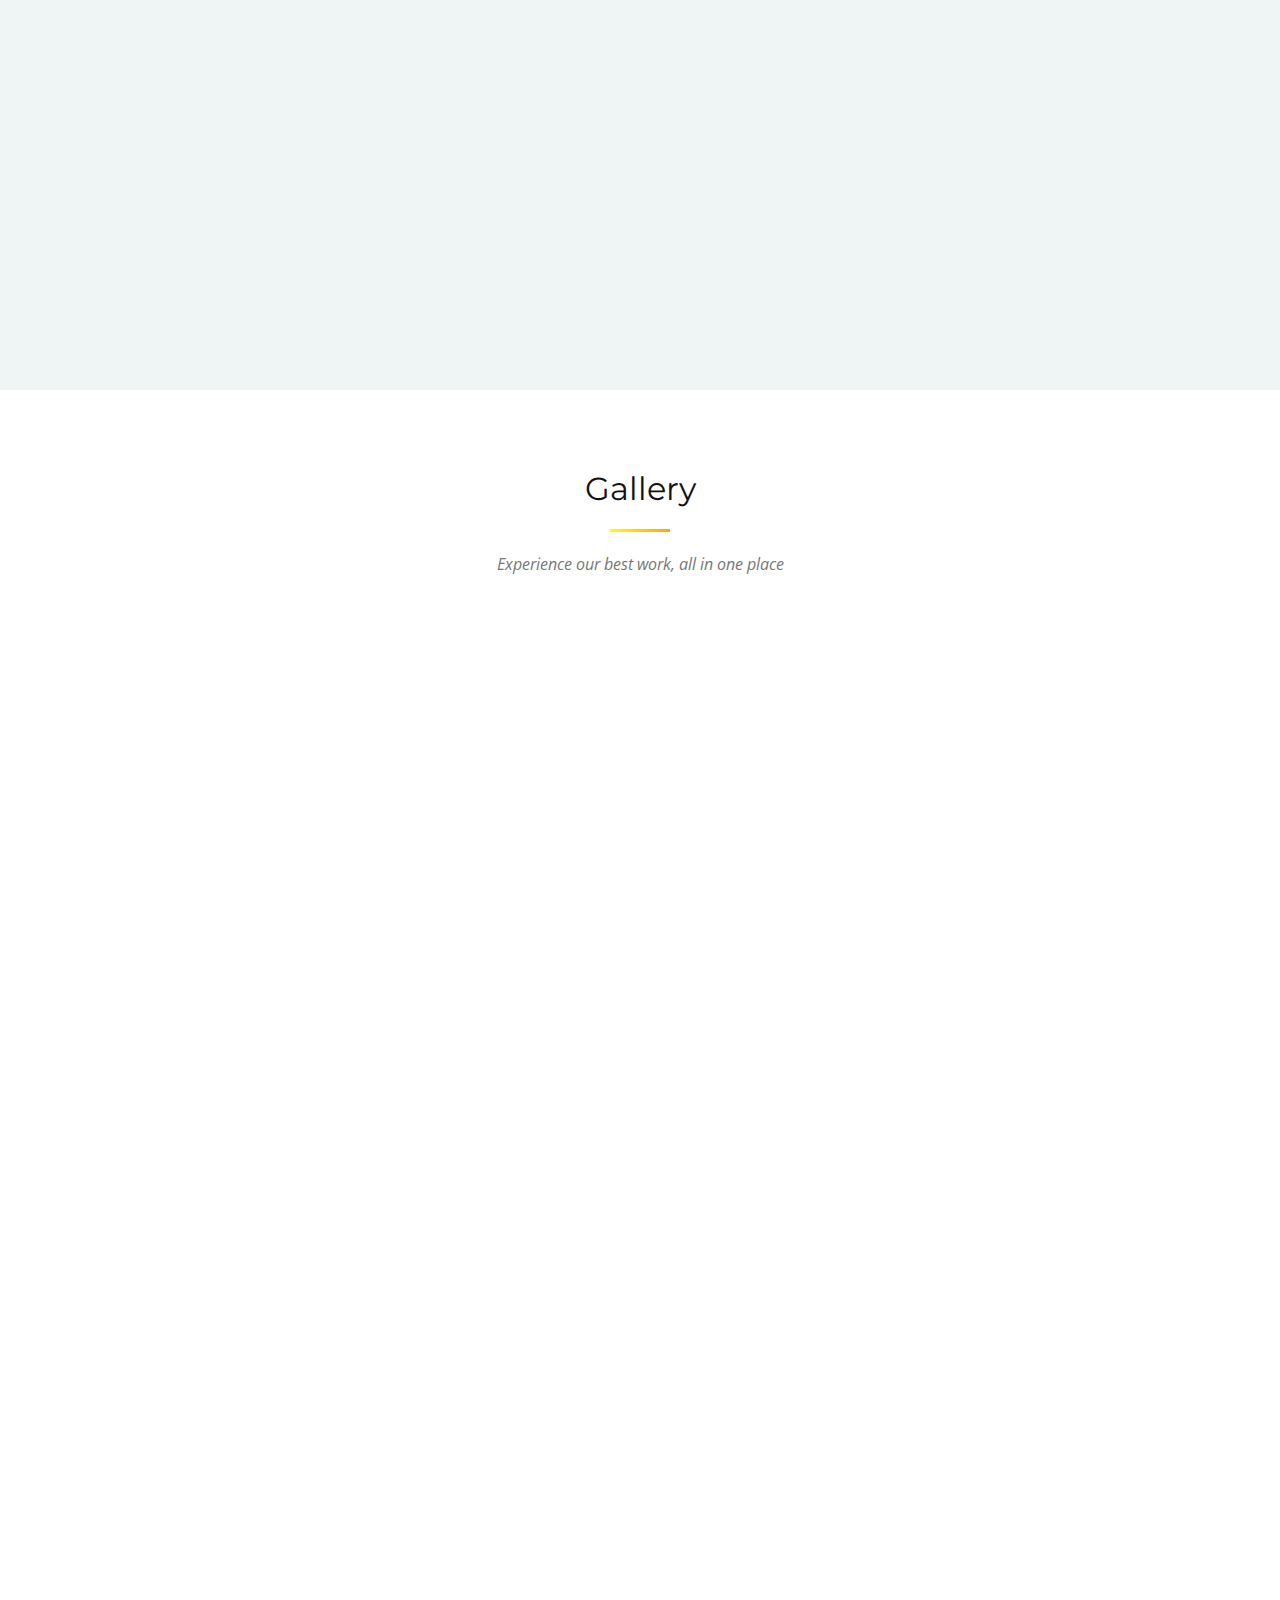
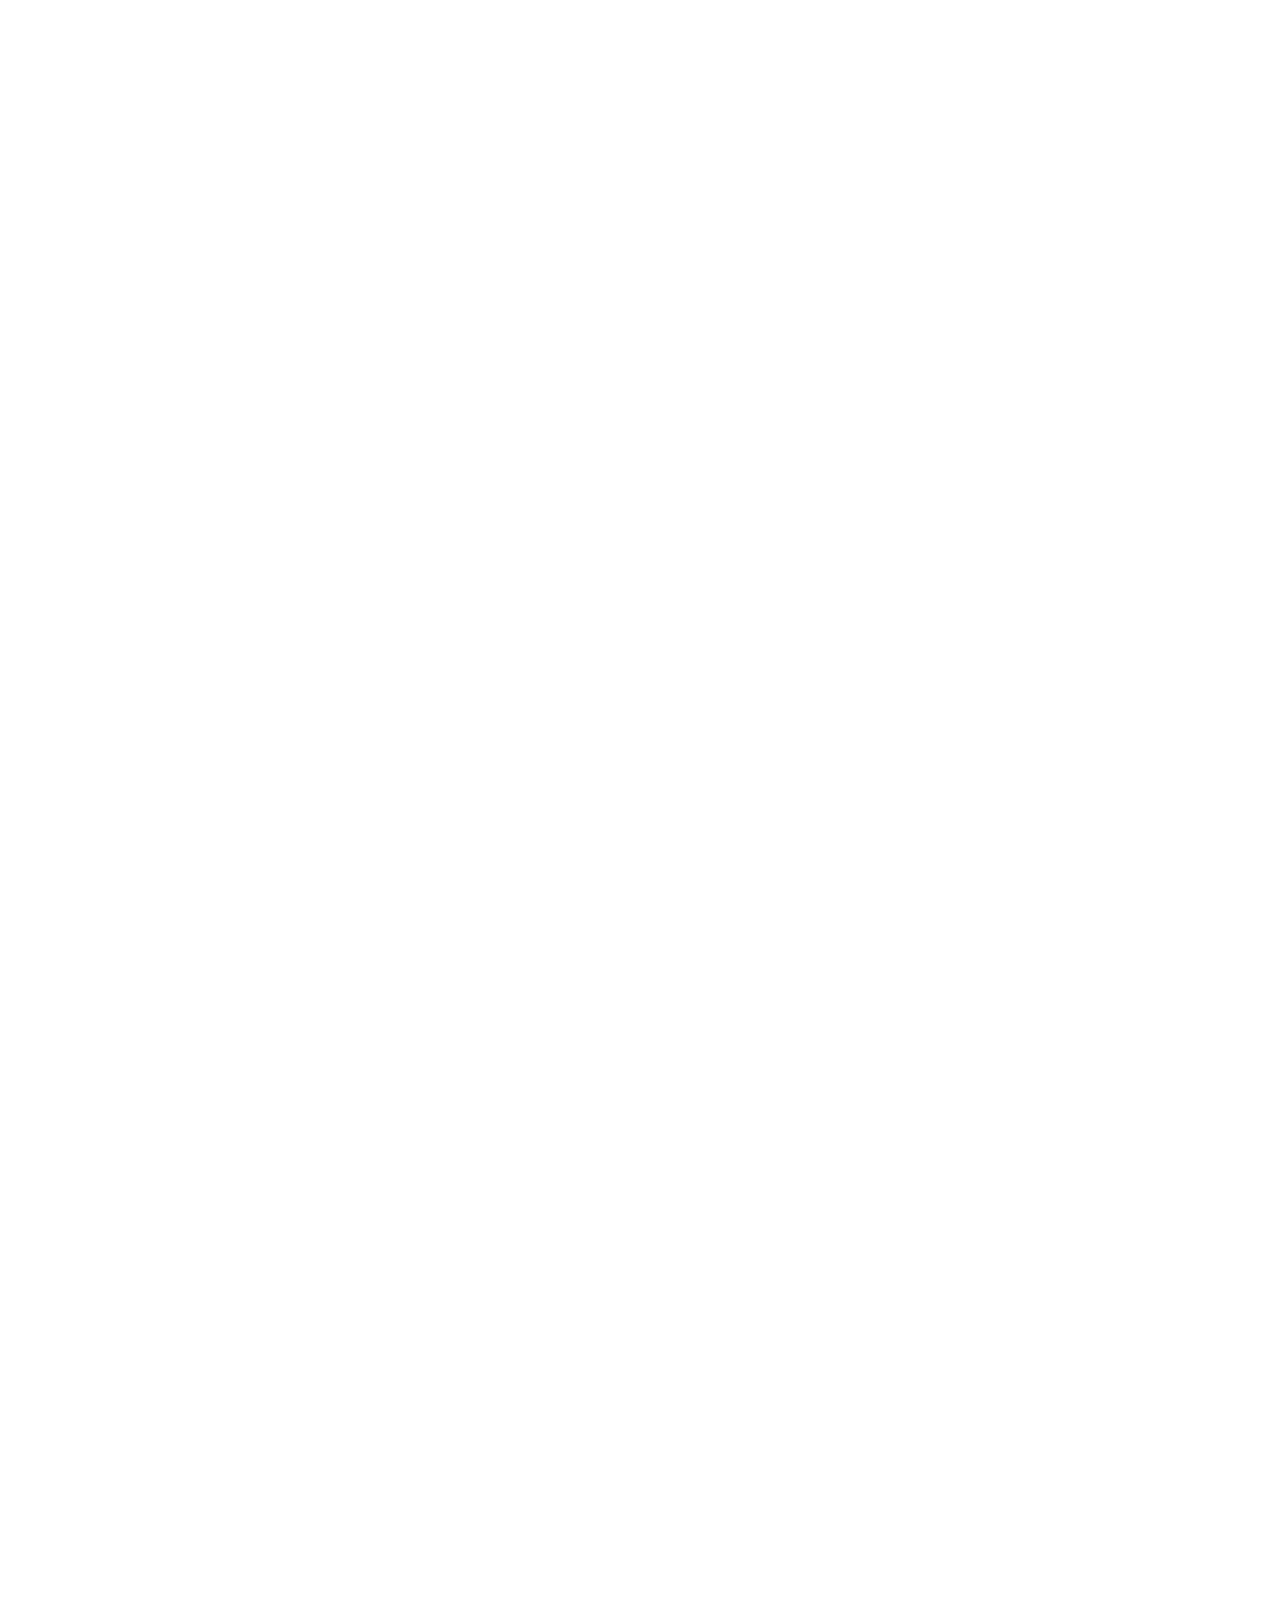
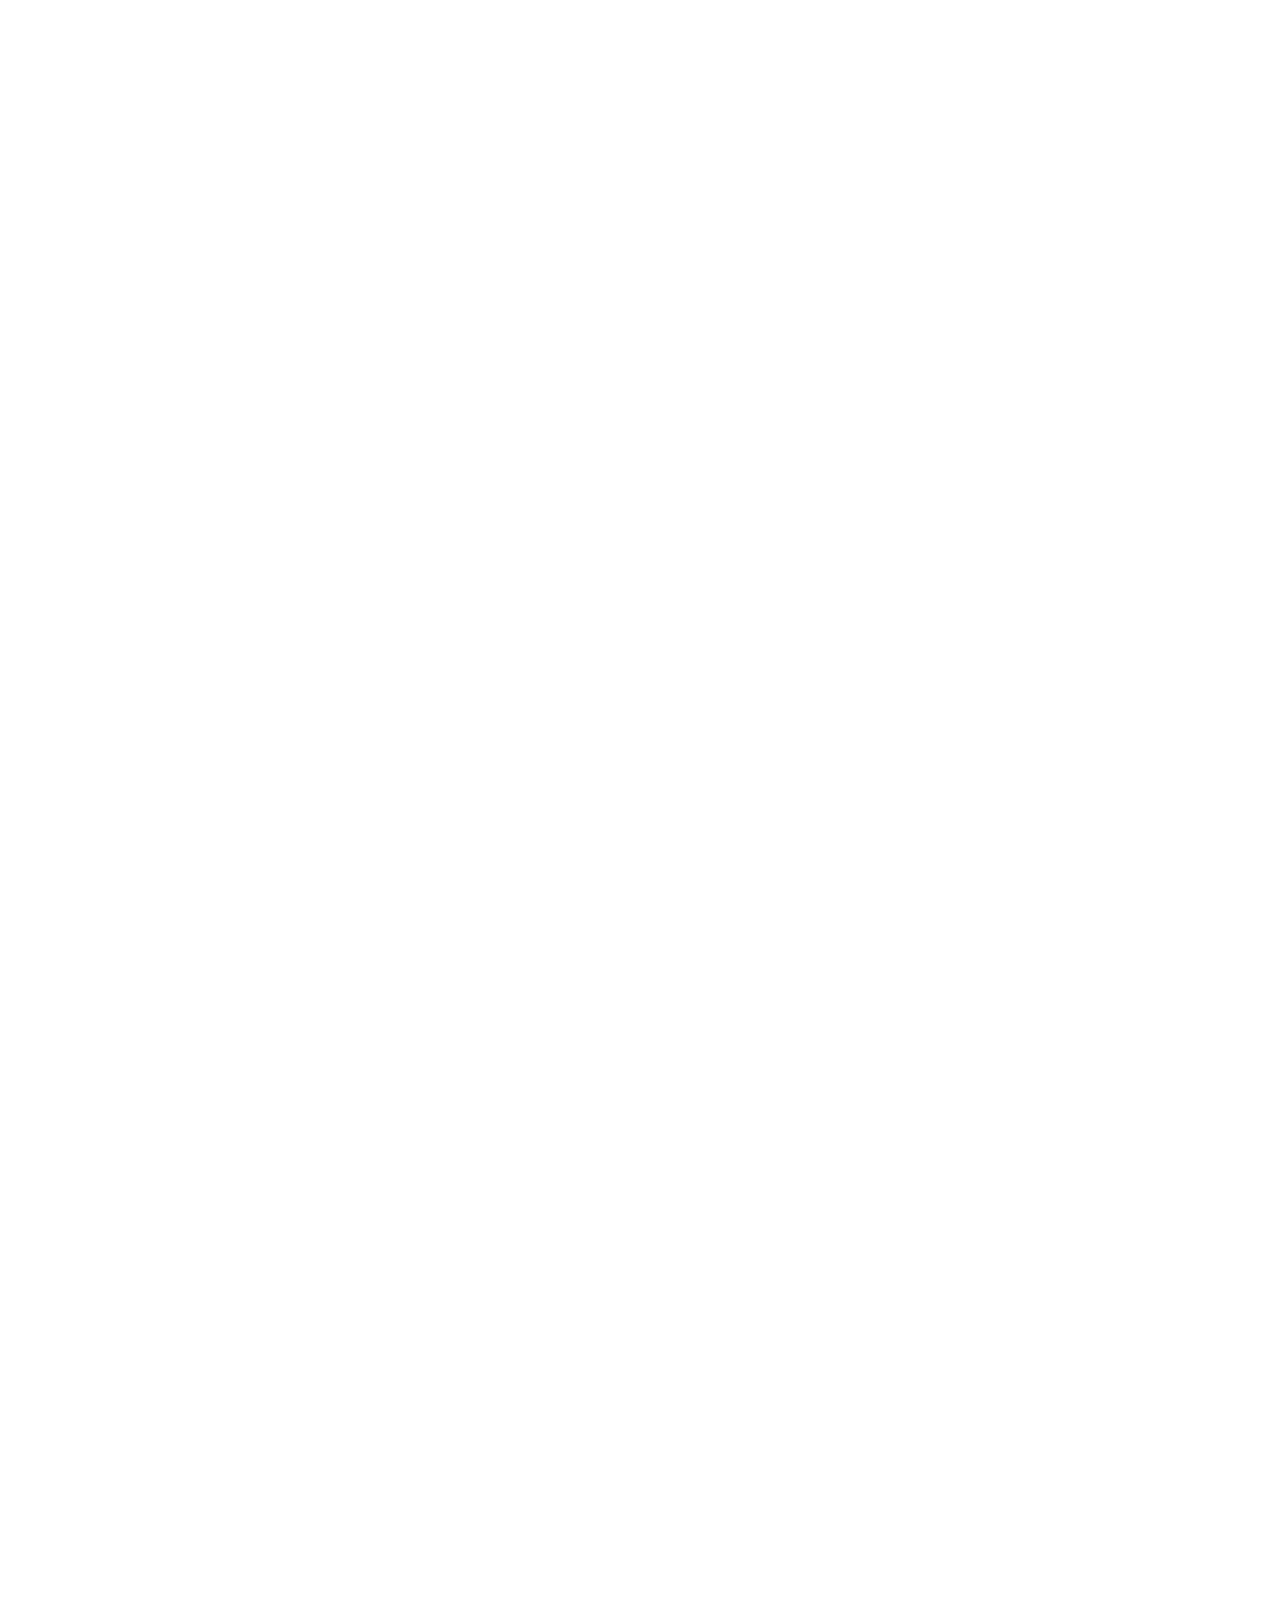
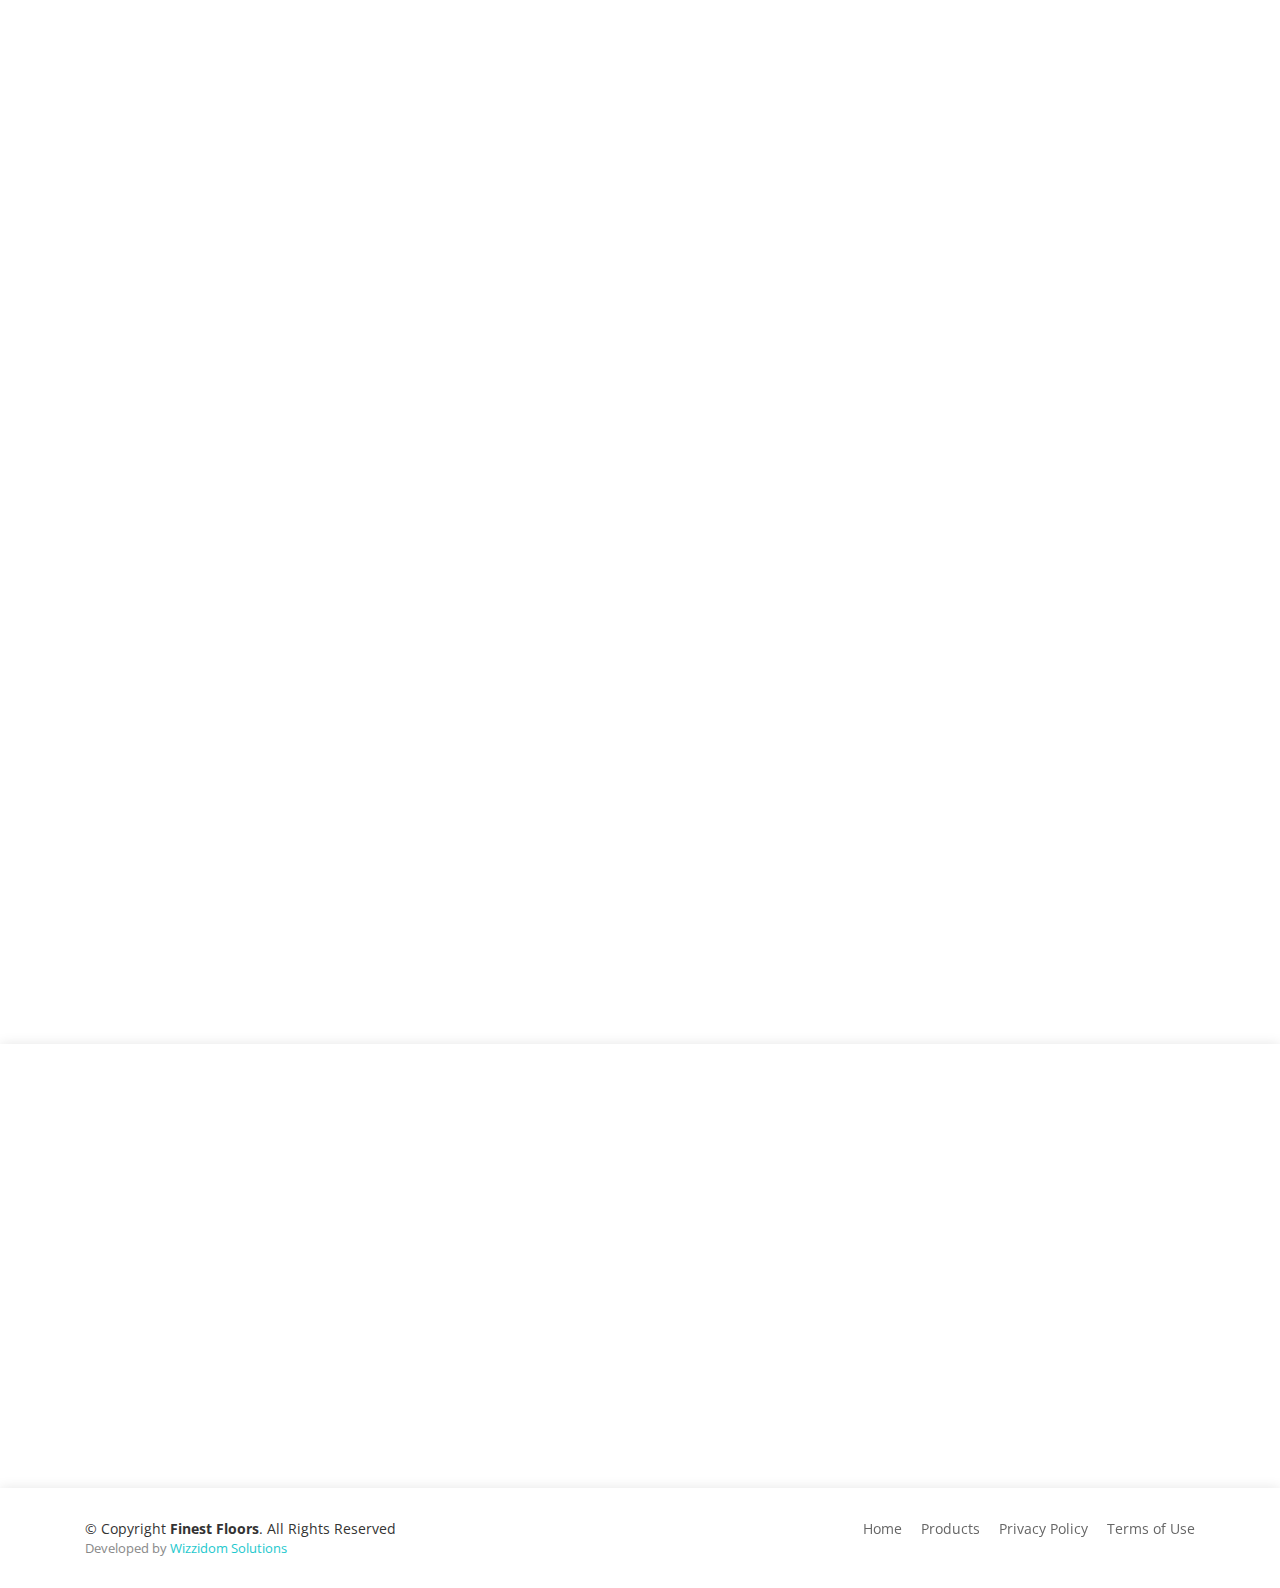
==== commit deb18d06: "s" ====
--- a/index.html
+++ b/index.html
@@ -72,7 +72,7 @@
           <li class="menu-active"><a href="#intro">Home</a></li>
           <!-- <li><a href="#about">About Us</a></li> -->
           <li><a href="#pricing">Products</a></li>
-          <li><a href="#pricing">Specials</a></li>
+          <li><a href="#pricing">Promotions</a></li>
           <!-- <li><a href="#team">Team</a></li> -->
           <li><a href="#gallery">Gallery</a></li>
           <!-- <li class="menu-has-children"><a href="">Drop Down</a>
@@ -432,7 +432,7 @@
           <div class="col-lg-4 col-md-6">
             <div class="box wow fadeInLeft">
              <h1>Laminate Flooring</h1>
-           <img src="laminate.jpg" width="100%" alt="">
+           <img src="WhatsApp Image 2024-12-19 at 15.37.04.jpeg" width="100%" alt="">
          <br>
          <br>
               <button onclick="togglePopup()" class="get-started-btn"><a href = "laminate.html" style="color: white;">Read More</a></button>
--- a/css/style.css
+++ b/css/style.css
@@ -1,4 +1,3 @@
-
 body {
   background: #fff;
   color: #666666;
@@ -11,7 +10,9 @@
   transition: 0.5s;
 }
 
-a:hover, a:active, a:focus {
+a:hover,
+a:active,
+a:focus {
   color: #1dc9ce;
   outline: none;
   text-decoration: none;
@@ -22,7 +23,12 @@
   margin: 0 0 30px 0;
 }
 
-h1, h2, h3, h4, h5, h6 {
+h1,
+h2,
+h3,
+h4,
+h5,
+h6 {
   font-family: "Montserrat", sans-serif;
   font-weight: 400;
   margin: 0 0 20px 0;
@@ -53,7 +59,6 @@
   bottom: 0;
   transition: none;
   animation: pulse 2s infinite;
-
 }
 
 .back-to-tops:focus {
@@ -97,14 +102,14 @@
   text-transform: uppercase;
 }
 
-#header #logo h1 a, #header #logo h1 a:hover {
+#header #logo h1 a,
+#header #logo h1 a:hover {
   color: #fff;
 }
 
 #header #logo img {
   padding: 0;
   margin: 0;
-  obe
 }
 
 @media (max-width: 768px) {
@@ -119,7 +124,7 @@
 }
 
 #header.header-fixed {
-  background: linear-gradient(90deg,#fff , #1dc8cd);
+  background: linear-gradient(90deg, yellow, orange);
   padding: 0px 0;
   height: 85px;
   transition: all 0.5s;
@@ -249,7 +254,8 @@
     position: static;
     padding-top: 30px;
   }
-  #intro .product-screens .product-screen-2, #intro .product-screens .product-screen-3 {
+  #intro .product-screens .product-screen-2,
+  #intro .product-screens .product-screen-3 {
     display: none;
   }
 }
@@ -258,7 +264,8 @@
 # Navigation Menu
 --------------------------------------------------------------*/
 /* Nav Menu Essentials */
-.nav-menu, .nav-menu * {
+.nav-menu,
+.nav-menu * {
   margin: 0;
   padding: 0;
   list-style: none;
@@ -504,7 +511,7 @@
   width: 60px;
   height: 3px;
   background: #1dc8cd;
-  background: linear-gradient(0deg, #1dc8cd 0%, #55fabe 100%);
+  background: linear-gradient(90deg, yellow, orange);
   margin: 0 auto;
   margin-bottom: 20px;
 }
@@ -620,7 +627,7 @@
 
 #features .icon i:before {
   background: #1dc8cd;
-  background: linear-gradient(45deg, #1dc8cd 0%, #55fabe 100%);
+  background: linear-gradient(90deg, yellow, orange);
   background-clip: border-box;
   -webkit-background-clip: text;
   -webkit-text-fill-color: transparent;
@@ -687,7 +694,7 @@
 
 #advanced-features i:before {
   background: #1dc8cd;
-  background: linear-gradient(45deg, #1dc8cd 0%, #55fabe 100%);
+  background: linear-gradient(90deg, yellow, orange);
   background-clip: border-box;
   -webkit-background-clip: text;
   -webkit-text-fill-color: transparent;
@@ -706,13 +713,15 @@
 }
 
 @media (max-width: 768px) {
-  #advanced-features .advanced-feature-img-right, #advanced-features .advanced-feature-img-left {
+  #advanced-features .advanced-feature-img-right,
+  #advanced-features .advanced-feature-img-left {
     max-width: 50%;
   }
 }
 
 @media (max-width: 767px) {
-  #advanced-features .advanced-feature-img-right, #advanced-features .advanced-feature-img-left {
+  #advanced-features .advanced-feature-img-right,
+  #advanced-features .advanced-feature-img-left {
     max-width: 100%;
     float: none;
     padding: 0 0 30px 0;
@@ -793,7 +802,7 @@
 
 #more-features .icon i:before {
   background: #1dc8cd;
-  background: linear-gradient(45deg, #1dc8cd 0%, #55fabe 100%);
+  background: linear-gradient(90deg, yellow, orange);
   background-clip: border-box;
   -webkit-background-clip: text;
   -webkit-text-fill-color: transparent;
@@ -826,7 +835,8 @@
     text-align: center;
     padding-bottom: 15px;
   }
-  #more-features h4, #more-features p {
+  #more-features h4,
+  #more-features p {
     margin-left: 0;
     text-align: center;
   }
@@ -857,7 +867,7 @@
   padding: 60px 0 60px 0;
   overflow: hidden;
 }
-a{
+a {
   text-decoration: none;
 }
 #pricing .box {
@@ -925,7 +935,7 @@
 }
 
 #pricing .featured .get-started-btn {
-  background: linear-gradient(45deg, #1de099, #1dc8cd);
+  background: linear-gradient(90deg, yellow, orange);
 }
 
 /* Frequently Asked Questions Section
@@ -1070,15 +1080,14 @@
   padding: 10px;
   vertical-align: middle;
   text-align: center;
-  
 }
 
 #gallery .gallery-item img {
   -webkit-transition: all ease-in-out 0.4s;
   transition: all ease-in-out 0.4s;
   width: 100%;
- 
-  box-shadow: 0px -2px 6px 4px rgba(0, 0, 0, 0.29)
+
+  box-shadow: 0px -2px 6px 4px rgba(0, 0, 0, 0.29);
 }
 
 #gallery .gallery-item:hover img {
@@ -1180,7 +1189,9 @@
   margin-bottom: 15px;
 }
 
-#contact .form #sendmessage.show, #contact .form #errormessage.show, #contact .form .show {
+#contact .form #sendmessage.show,
+#contact .form #errormessage.show,
+#contact .form .show {
   display: block;
 }
 
@@ -1192,7 +1203,8 @@
   font-size: 13px;
 }
 
-#contact .form input, #contact .form textarea {
+#contact .form input,
+#contact .form textarea {
   border-radius: 0;
   box-shadow: none;
   font-size: 14px;
